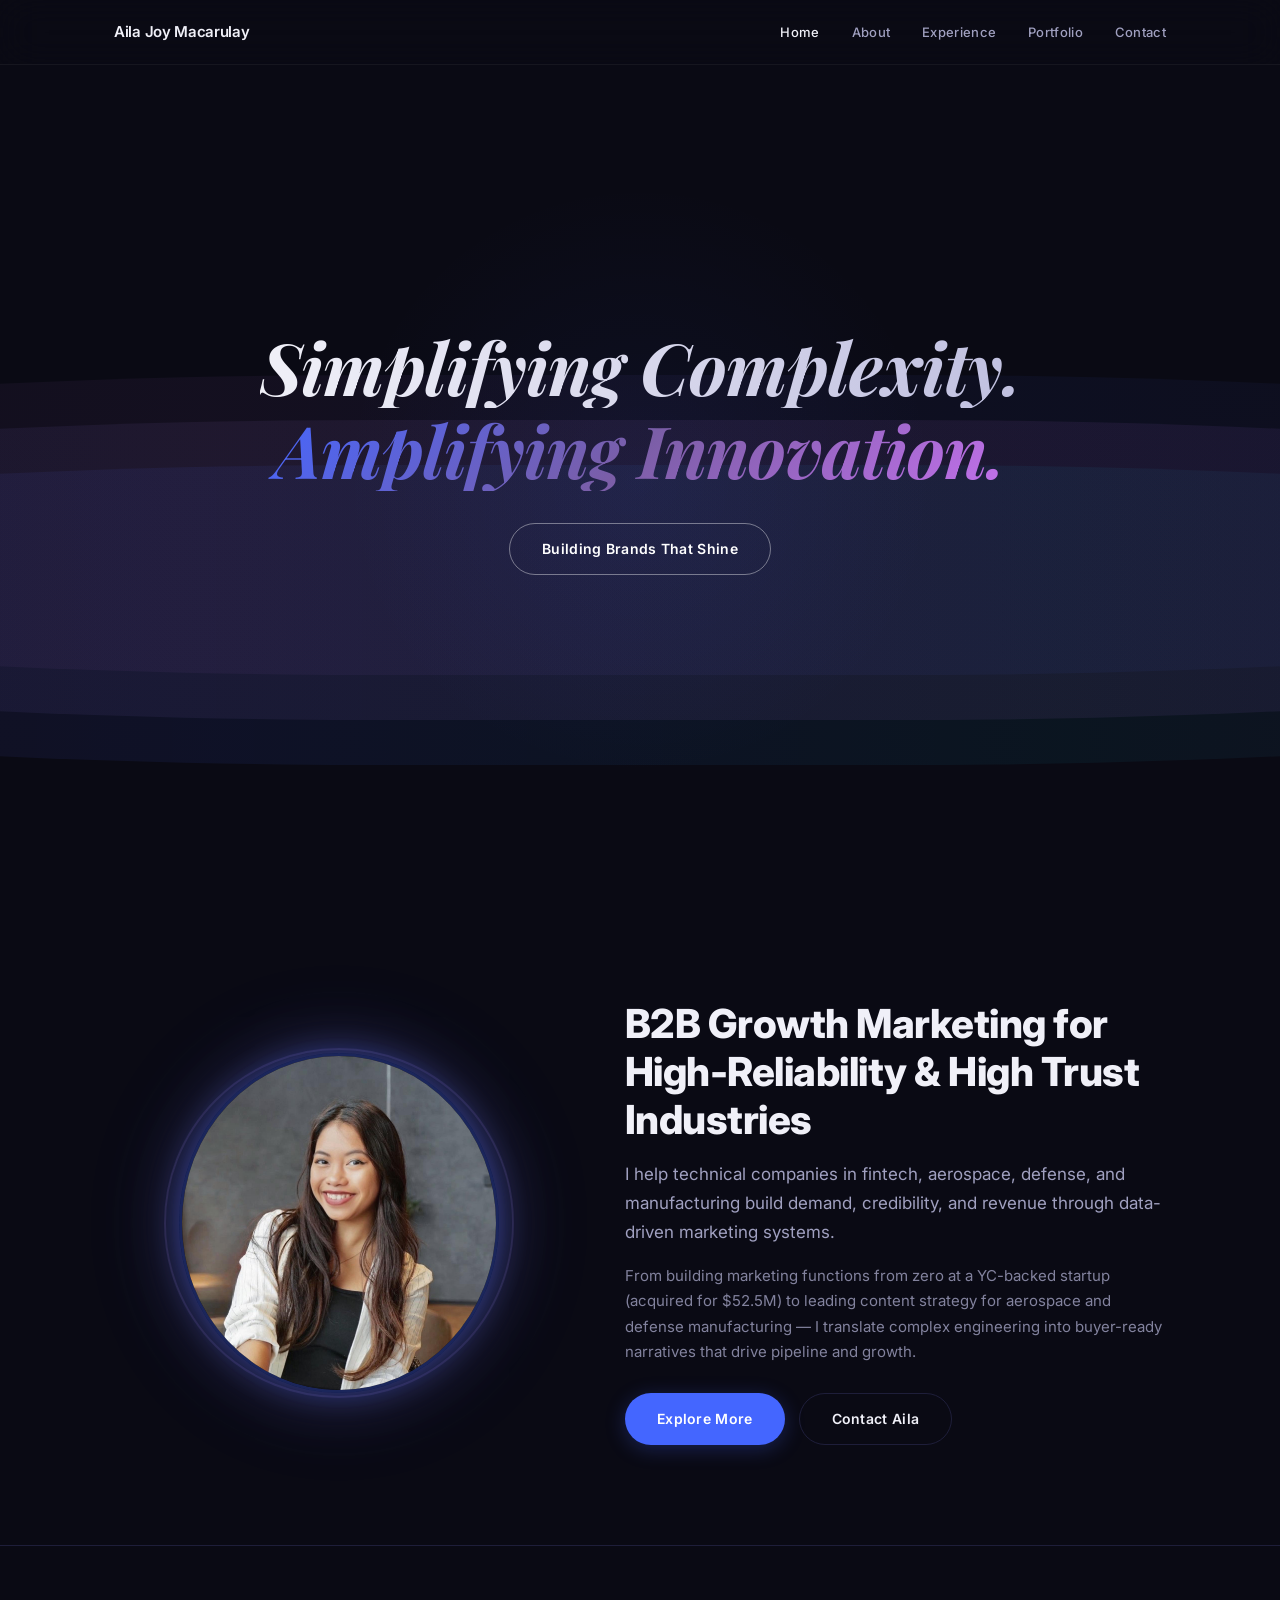
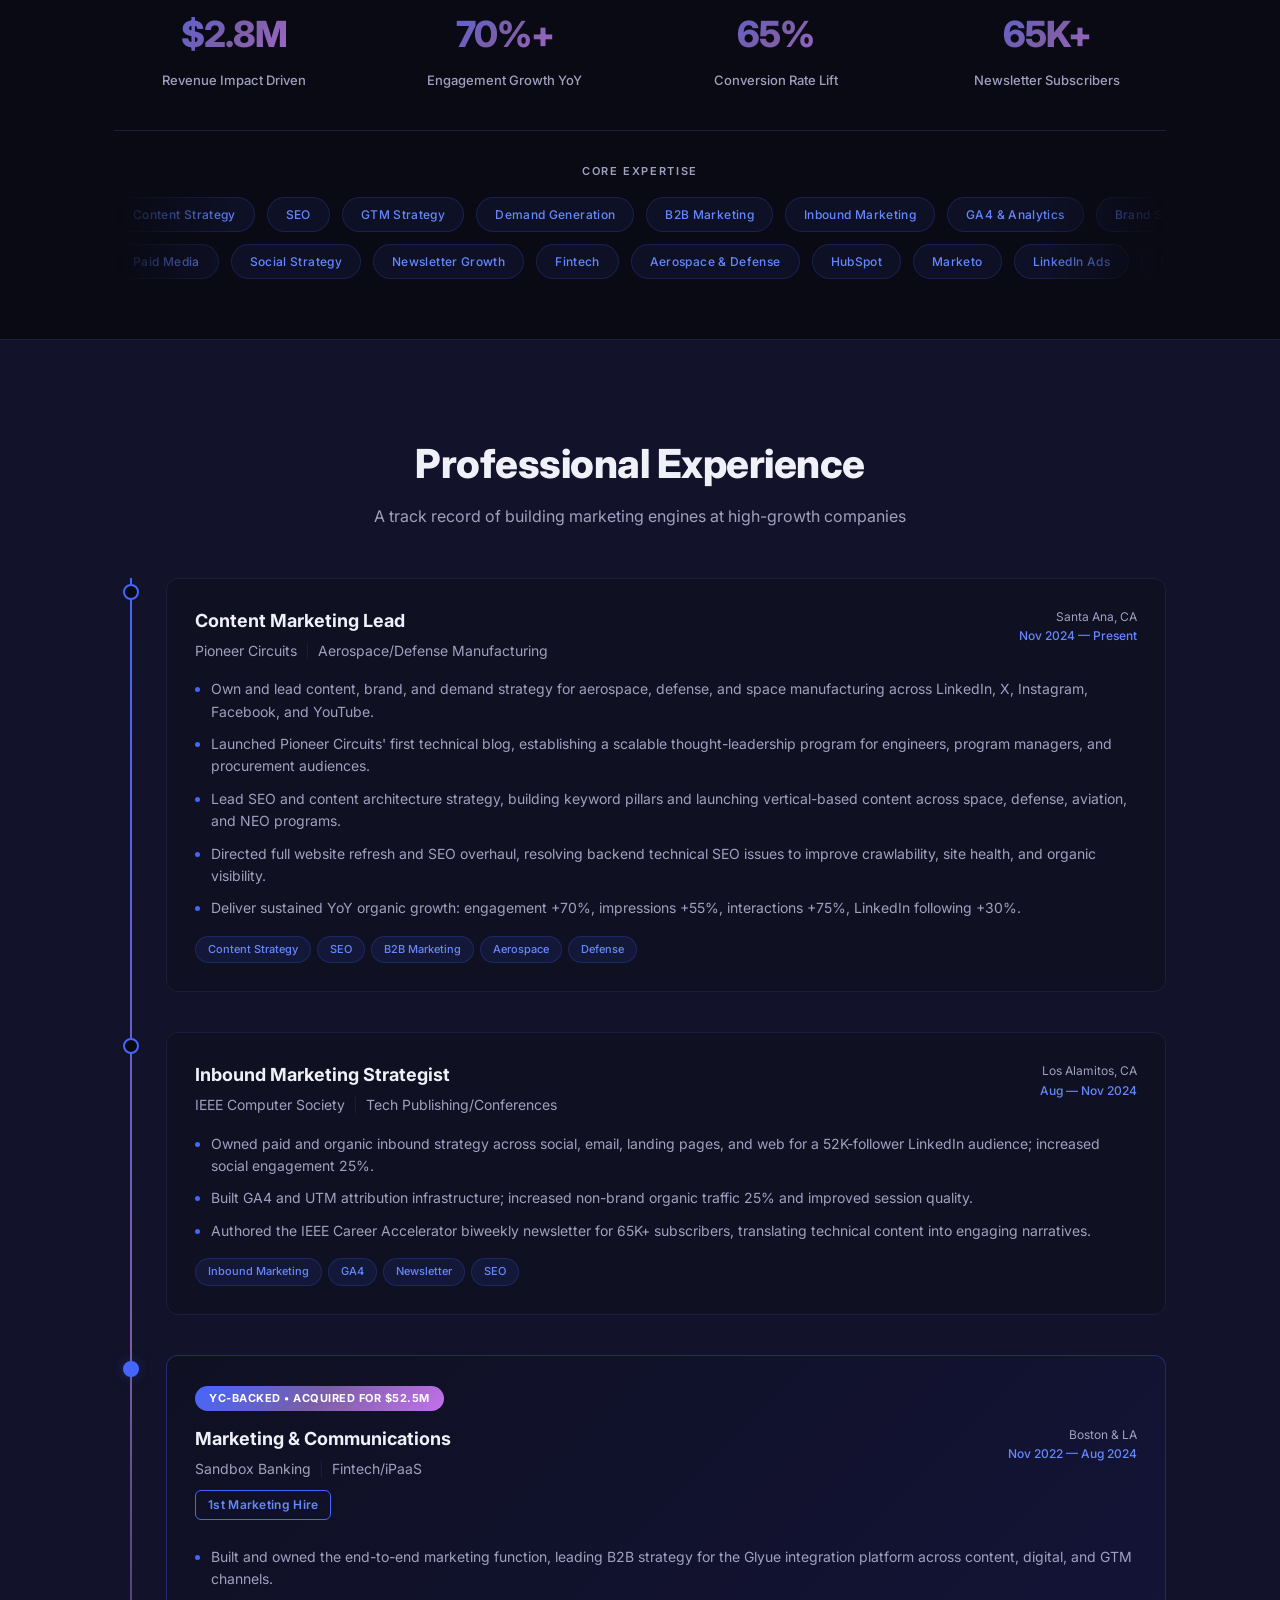
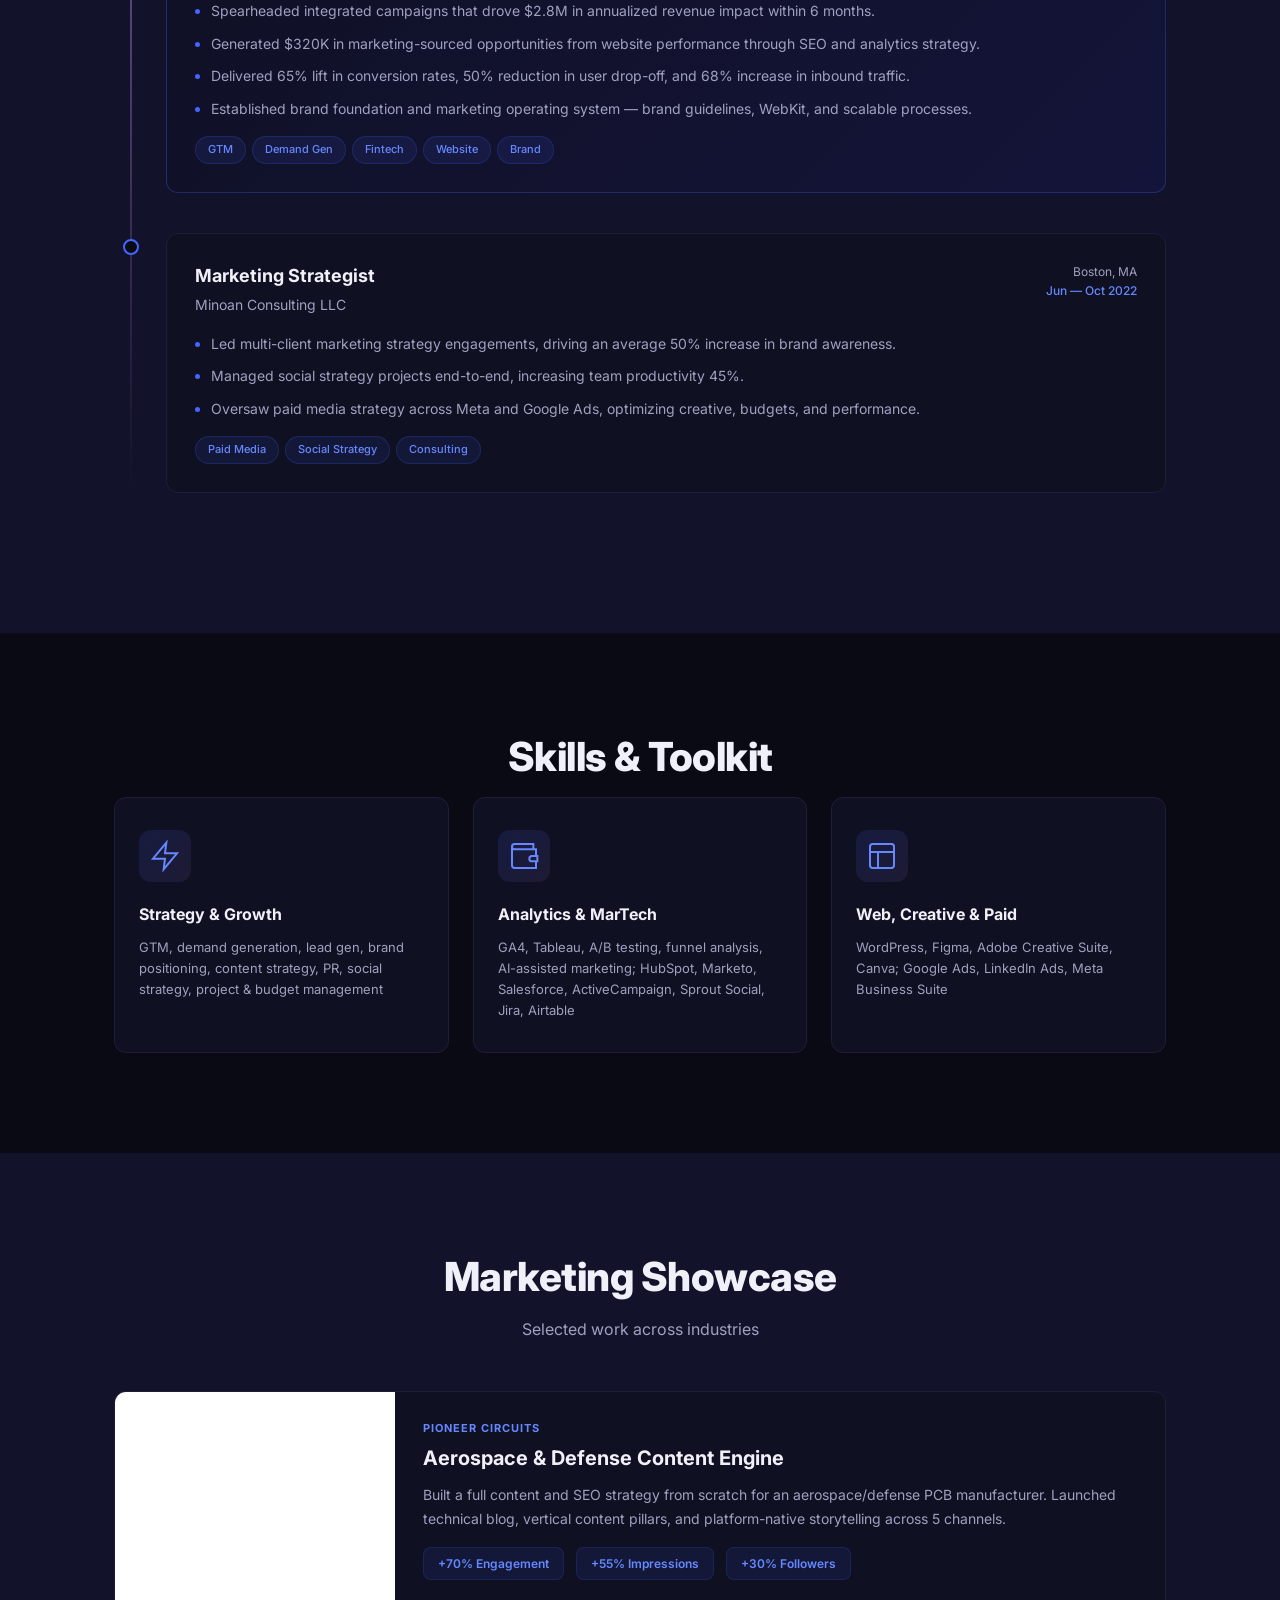
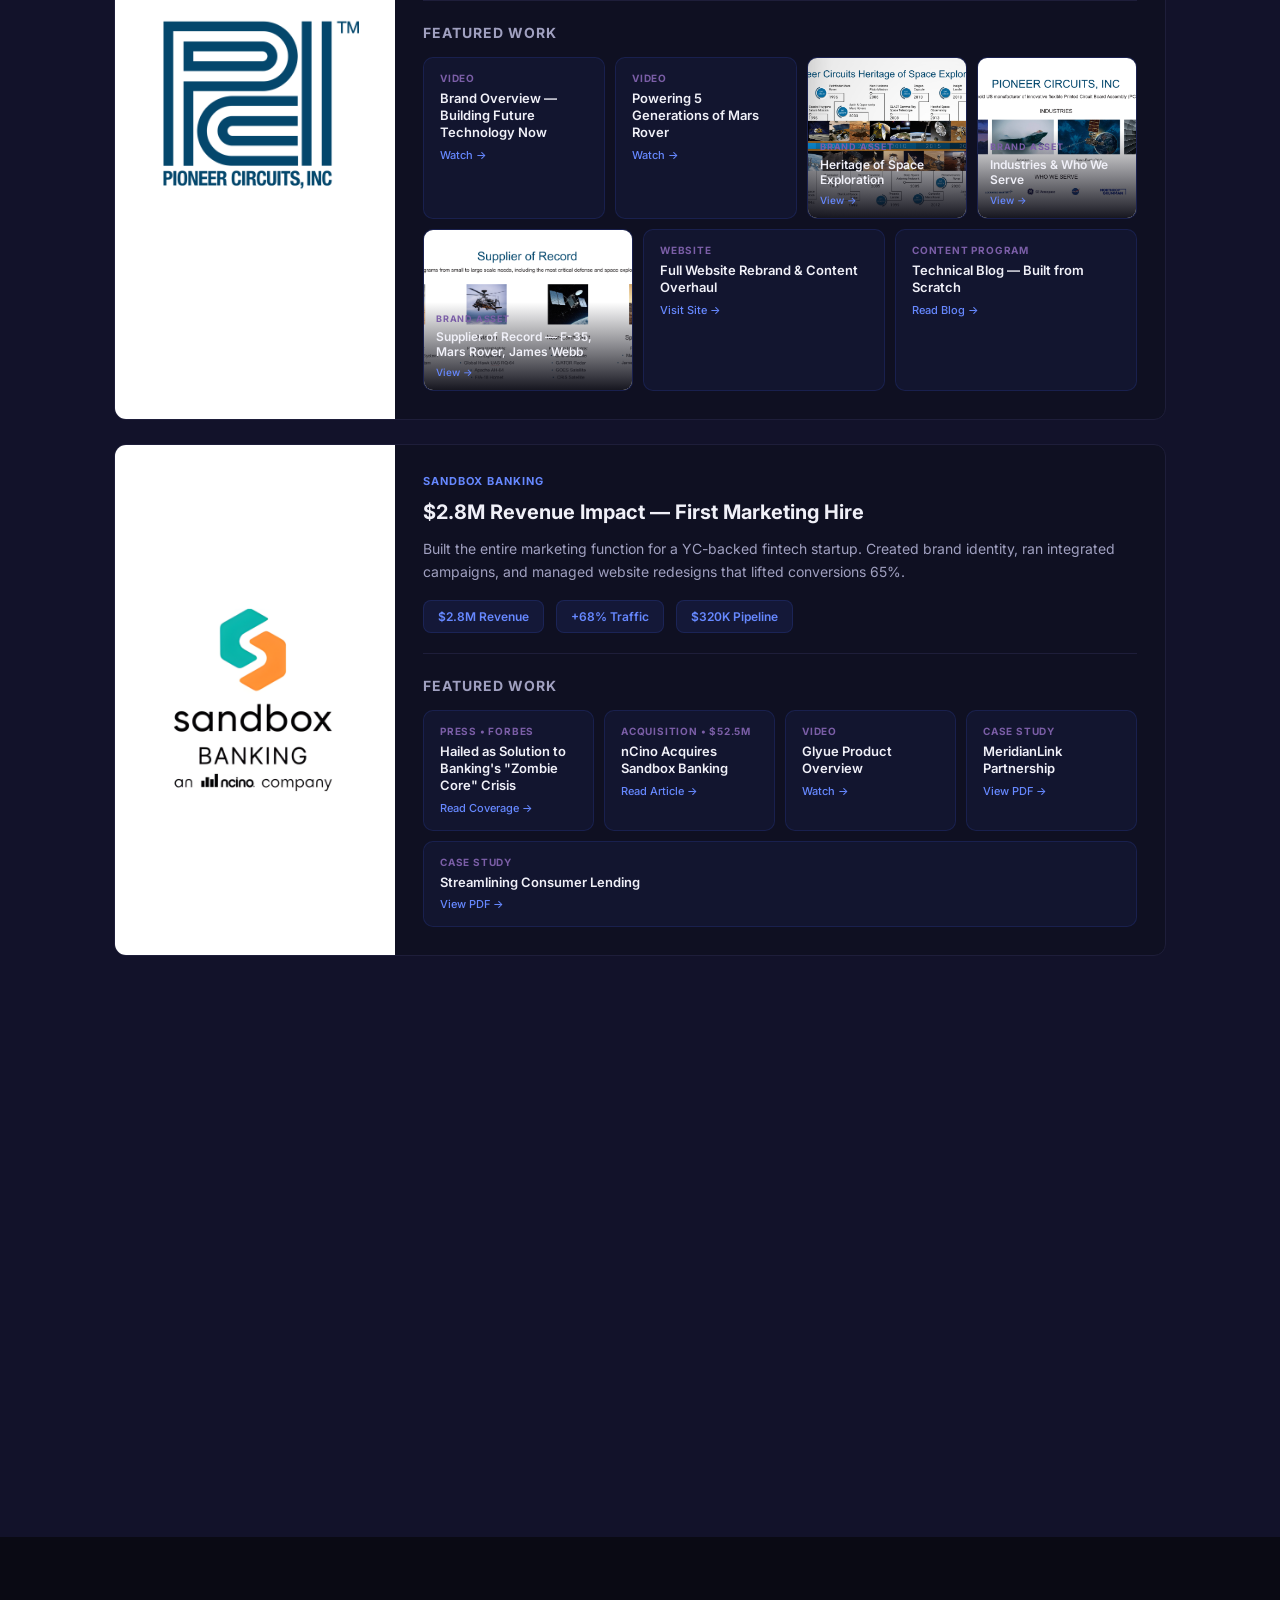
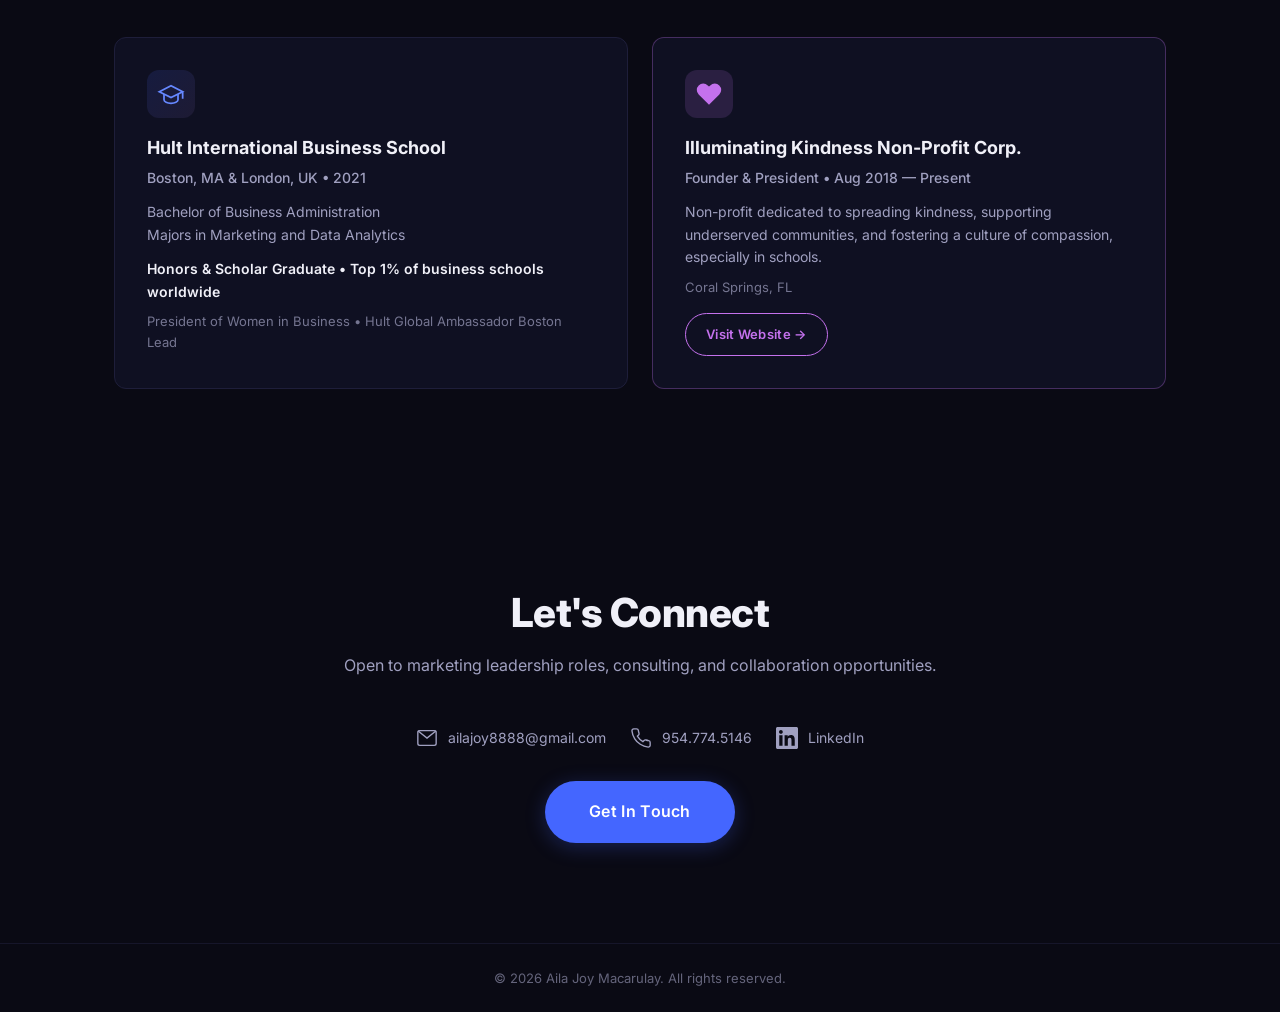
==== index.html @ 23ae4dd6 "Add 'Core Expertise' label above marquee skill pills" ====
<!DOCTYPE html>
<html lang="en">
<head>
  <meta charset="UTF-8">
  <meta name="viewport" content="width=device-width, initial-scale=1.0">
  <title>Aila Joy Macarulay | B2B Growth Marketing for High-Reliability Industries</title>
  <meta name="description" content="B2B growth marketer specializing in fintech, aerospace, defense, and manufacturing. Data-driven marketing systems that build demand, credibility, and revenue.">
  <link rel="preconnect" href="https://fonts.googleapis.com">
  <link rel="preconnect" href="https://fonts.gstatic.com" crossorigin>
  <link href="https://fonts.googleapis.com/css2?family=Inter:wght@300;400;500;600;700;800;900&family=Playfair+Display:ital,wght@0,700;1,700&display=swap" rel="stylesheet">
  <link rel="stylesheet" href="styles.css">
</head>
<body>

  <!-- ===== NAV ===== -->
  <nav class="nav" id="nav">
    <div class="nav-inner">
      <a href="#home" class="nav-logo">Aila Joy Macarulay</a>
      <div class="nav-links" id="nav-links">
        <a href="#home" class="nav-link active">Home</a>
        <a href="#about" class="nav-link">About</a>
        <a href="#experience" class="nav-link">Experience</a>
        <a href="#portfolio" class="nav-link">Portfolio</a>
        <a href="#contact" class="nav-link">Contact</a>
      </div>
      <button class="nav-toggle" id="nav-toggle" aria-label="Menu">
        <span></span><span></span><span></span>
      </button>
    </div>
  </nav>

  <!-- ===== HERO ===== -->
  <section class="hero" id="home">
    <div class="hero-bg">
      <div class="wave wave-1"></div>
      <div class="wave wave-2"></div>
      <div class="wave wave-3"></div>
      <div class="hero-glow"></div>
    </div>
    <div class="hero-content">
      <h1 class="hero-title">
        <span class="hero-line">Simplifying Complexity.</span>
        <span class="hero-line">Amplifying Innovation.</span>
      </h1>
      <a href="#portfolio" class="btn btn-outline-white">Building Brands That Shine</a>
    </div>
  </section>

  <!-- ===== ABOUT ===== -->
  <section class="section about" id="about">
    <div class="container">
      <div class="about-grid">
        <div class="about-photo">
          <div class="photo-frame">
            <div class="photo-ring ring-1"></div>
            <div class="photo-ring ring-2"></div>
            <div class="photo-wrapper">
              <img src="aila.jpg" alt="Aila Joy Macarulay" class="photo-img">
            </div>
          </div>
        </div>
        <div class="about-text">
          <h2 class="section-title">B2B Growth Marketing for High-Reliability & High Trust Industries</h2>
          <p class="about-desc">I help technical companies in fintech, aerospace, defense, and manufacturing build demand, credibility, and revenue through data-driven marketing systems.</p>
          <p class="about-detail">From building marketing functions from zero at a YC-backed startup (acquired for $52.5M) to leading content strategy for aerospace and defense manufacturing — I translate complex engineering into buyer-ready narratives that drive pipeline and growth.</p>
          <div class="about-buttons">
            <a href="#experience" class="btn btn-primary">Explore More</a>
            <a href="#contact" class="btn btn-outline">Contact Aila</a>
          </div>
        </div>
      </div>
    </div>
  </section>

  <!-- ===== STATS ===== -->
  <section class="section stats-section">
    <div class="container">
      <div class="stats-grid">
        <div class="stat" data-target="2.8" data-prefix="$" data-suffix="M">
          <div class="stat-number">$2.8M</div>
          <div class="stat-label">Revenue Impact Driven</div>
        </div>
        <div class="stat" data-target="70" data-suffix="%+">
          <div class="stat-number">70%+</div>
          <div class="stat-label">Engagement Growth YoY</div>
        </div>
        <div class="stat" data-target="65" data-suffix="%">
          <div class="stat-number">65%</div>
          <div class="stat-label">Conversion Rate Lift</div>
        </div>
        <div class="stat" data-target="65" data-prefix="" data-suffix="K+">
          <div class="stat-number">65K+</div>
          <div class="stat-label">Newsletter Subscribers</div>
        </div>
      </div>
      <div class="stats-skills">
        <p class="stats-skills-label">Core Expertise</p>
        <div class="marquee-track">
          <div class="marquee-inner marquee-left">
            <span class="stats-skill-tag">Content Strategy</span>
            <span class="stats-skill-tag">SEO</span>
            <span class="stats-skill-tag">GTM Strategy</span>
            <span class="stats-skill-tag">Demand Generation</span>
            <span class="stats-skill-tag">B2B Marketing</span>
            <span class="stats-skill-tag">Inbound Marketing</span>
            <span class="stats-skill-tag">GA4 & Analytics</span>
            <span class="stats-skill-tag">Brand Strategy</span>
            <span class="stats-skill-tag">Content Strategy</span>
            <span class="stats-skill-tag">SEO</span>
            <span class="stats-skill-tag">GTM Strategy</span>
            <span class="stats-skill-tag">Demand Generation</span>
            <span class="stats-skill-tag">B2B Marketing</span>
            <span class="stats-skill-tag">Inbound Marketing</span>
            <span class="stats-skill-tag">GA4 & Analytics</span>
            <span class="stats-skill-tag">Brand Strategy</span>
          </div>
        </div>
        <div class="marquee-track">
          <div class="marquee-inner marquee-right">
            <span class="stats-skill-tag">Paid Media</span>
            <span class="stats-skill-tag">Social Strategy</span>
            <span class="stats-skill-tag">Newsletter Growth</span>
            <span class="stats-skill-tag">Fintech</span>
            <span class="stats-skill-tag">Aerospace &amp; Defense</span>
            <span class="stats-skill-tag">HubSpot</span>
            <span class="stats-skill-tag">Marketo</span>
            <span class="stats-skill-tag">LinkedIn Ads</span>
            <span class="stats-skill-tag">Paid Media</span>
            <span class="stats-skill-tag">Social Strategy</span>
            <span class="stats-skill-tag">Newsletter Growth</span>
            <span class="stats-skill-tag">Fintech</span>
            <span class="stats-skill-tag">Aerospace &amp; Defense</span>
            <span class="stats-skill-tag">HubSpot</span>
            <span class="stats-skill-tag">Marketo</span>
            <span class="stats-skill-tag">LinkedIn Ads</span>
          </div>
        </div>
      </div>
    </div>
  </section>

  <!-- ===== EXPERIENCE ===== -->
  <section class="section experience" id="experience">
    <div class="container">
      <h2 class="section-title center">Professional Experience</h2>
      <p class="section-subtitle">A track record of building marketing engines at high-growth companies</p>

      <div class="timeline">
        <!-- Pioneer Circuits -->
        <div class="timeline-item">
          <div class="timeline-marker"></div>
          <div class="timeline-content">
            <div class="timeline-header">
              <div>
                <h3>Content Marketing Lead</h3>
                <div class="timeline-company">Pioneer Circuits <span class="divider">|</span> Aerospace/Defense Manufacturing</div>
              </div>
              <div class="timeline-meta">
                <span class="timeline-location">Santa Ana, CA</span>
                <span class="timeline-date">Nov 2024 — Present</span>
              </div>
            </div>
            <ul class="timeline-details">
              <li>Own and lead content, brand, and demand strategy for aerospace, defense, and space manufacturing across LinkedIn, X, Instagram, Facebook, and YouTube.</li>
              <li>Launched Pioneer Circuits' first technical blog, establishing a scalable thought-leadership program for engineers, program managers, and procurement audiences.</li>
              <li>Lead SEO and content architecture strategy, building keyword pillars and launching vertical-based content across space, defense, aviation, and NEO programs.</li>
              <li>Directed full website refresh and SEO overhaul, resolving backend technical SEO issues to improve crawlability, site health, and organic visibility.</li>
              <li>Deliver sustained YoY organic growth: engagement +70%, impressions +55%, interactions +75%, LinkedIn following +30%.</li>
            </ul>
            <div class="timeline-tags">
              <span class="tag">Content Strategy</span>
              <span class="tag">SEO</span>
              <span class="tag">B2B Marketing</span>
              <span class="tag">Aerospace</span>
              <span class="tag">Defense</span>
            </div>
          </div>
        </div>

        <!-- IEEE -->
        <div class="timeline-item">
          <div class="timeline-marker"></div>
          <div class="timeline-content">
            <div class="timeline-header">
              <div>
                <h3>Inbound Marketing Strategist</h3>
                <div class="timeline-company">IEEE Computer Society <span class="divider">|</span> Tech Publishing/Conferences</div>
              </div>
              <div class="timeline-meta">
                <span class="timeline-location">Los Alamitos, CA</span>
                <span class="timeline-date">Aug — Nov 2024</span>
              </div>
            </div>
            <ul class="timeline-details">
              <li>Owned paid and organic inbound strategy across social, email, landing pages, and web for a 52K-follower LinkedIn audience; increased social engagement 25%.</li>
              <li>Built GA4 and UTM attribution infrastructure; increased non-brand organic traffic 25% and improved session quality.</li>
              <li>Authored the IEEE Career Accelerator biweekly newsletter for 65K+ subscribers, translating technical content into engaging narratives.</li>
            </ul>
            <div class="timeline-tags">
              <span class="tag">Inbound Marketing</span>
              <span class="tag">GA4</span>
              <span class="tag">Newsletter</span>
              <span class="tag">SEO</span>
            </div>
          </div>
        </div>

        <!-- Sandbox Banking -->
        <div class="timeline-item">
          <div class="timeline-marker highlight"></div>
          <div class="timeline-content highlight-card">
            <div class="highlight-badge">YC-Backed &bull; Acquired for $52.5M</div>
            <div class="timeline-header">
              <div>
                <h3>Marketing & Communications</h3>
                <div class="timeline-company">Sandbox Banking <span class="divider">|</span> Fintech/iPaaS</div>
              </div>
              <div class="timeline-meta">
                <span class="timeline-location">Boston & LA</span>
                <span class="timeline-date">Nov 2022 — Aug 2024</span>
              </div>
            </div>
            <div class="first-hire-badge">1st Marketing Hire</div>
            <ul class="timeline-details">
              <li>Built and owned the end-to-end marketing function, leading B2B strategy for the Glyue integration platform across content, digital, and GTM channels.</li>
              <li>Spearheaded integrated campaigns that drove $2.8M in annualized revenue impact within 6 months.</li>
              <li>Generated $320K in marketing-sourced opportunities from website performance through SEO and analytics strategy.</li>
              <li>Delivered 65% lift in conversion rates, 50% reduction in user drop-off, and 68% increase in inbound traffic.</li>
              <li>Established brand foundation and marketing operating system — brand guidelines, WebKit, and scalable processes.</li>
            </ul>
            <div class="timeline-tags">
              <span class="tag">GTM</span>
              <span class="tag">Demand Gen</span>
              <span class="tag">Fintech</span>
              <span class="tag">Website</span>
              <span class="tag">Brand</span>
            </div>
          </div>
        </div>

        <!-- Minoan -->
        <div class="timeline-item">
          <div class="timeline-marker"></div>
          <div class="timeline-content">
            <div class="timeline-header">
              <div>
                <h3>Marketing Strategist</h3>
                <div class="timeline-company">Minoan Consulting LLC</div>
              </div>
              <div class="timeline-meta">
                <span class="timeline-location">Boston, MA</span>
                <span class="timeline-date">Jun — Oct 2022</span>
              </div>
            </div>
            <ul class="timeline-details">
              <li>Led multi-client marketing strategy engagements, driving an average 50% increase in brand awareness.</li>
              <li>Managed social strategy projects end-to-end, increasing team productivity 45%.</li>
              <li>Oversaw paid media strategy across Meta and Google Ads, optimizing creative, budgets, and performance.</li>
            </ul>
            <div class="timeline-tags">
              <span class="tag">Paid Media</span>
              <span class="tag">Social Strategy</span>
              <span class="tag">Consulting</span>
            </div>
          </div>
        </div>
      </div>
    </div>
  </section>

  <!-- ===== SKILLS ===== -->
  <section class="section skills-section">
    <div class="container">
      <h2 class="section-title center">Skills & Toolkit</h2>
      <div class="skills-grid">
        <div class="skill-card">
          <div class="skill-icon">
            <svg width="32" height="32" viewBox="0 0 24 24" fill="none" stroke="currentColor" stroke-width="1.5"><path d="M13 2L3 14h9l-1 8 10-12h-9l1-8z"/></svg>
          </div>
          <h3>Strategy & Growth</h3>
          <p>GTM, demand generation, lead gen, brand positioning, content strategy, PR, social strategy, project & budget management</p>
        </div>
        <div class="skill-card">
          <div class="skill-icon">
            <svg width="32" height="32" viewBox="0 0 24 24" fill="none" stroke="currentColor" stroke-width="1.5"><path d="M21 12V7H5a2 2 0 0 1 0-4h14v4"/><path d="M3 5v14a2 2 0 0 0 2 2h16v-5"/><path d="M18 12a2 2 0 0 0 0 4h4v-4h-4z"/></svg>
          </div>
          <h3>Analytics & MarTech</h3>
          <p>GA4, Tableau, A/B testing, funnel analysis, AI-assisted marketing; HubSpot, Marketo, Salesforce, ActiveCampaign, Sprout Social, Jira, Airtable</p>
        </div>
        <div class="skill-card">
          <div class="skill-icon">
            <svg width="32" height="32" viewBox="0 0 24 24" fill="none" stroke="currentColor" stroke-width="1.5"><rect x="3" y="3" width="18" height="18" rx="2"/><path d="M3 9h18"/><path d="M9 21V9"/></svg>
          </div>
          <h3>Web, Creative & Paid</h3>
          <p>WordPress, Figma, Adobe Creative Suite, Canva; Google Ads, LinkedIn Ads, Meta Business Suite</p>
        </div>
      </div>
    </div>
  </section>

  <!-- ===== PORTFOLIO / SHOWCASE ===== -->
  <section class="section portfolio" id="portfolio">
    <div class="container">
      <h2 class="section-title center">Marketing Showcase</h2>
      <p class="section-subtitle">Selected work across industries</p>

      <div class="portfolio-grid">
        <div class="portfolio-card">
          <div class="portfolio-visual visual-1">
            <img src="logo-pioneer.png" alt="Pioneer Circuits" class="portfolio-logo">
          </div>
          <div class="portfolio-info">
            <span class="portfolio-label">Pioneer Circuits</span>
            <h3>Aerospace & Defense Content Engine</h3>
            <p>Built a full content and SEO strategy from scratch for an aerospace/defense PCB manufacturer. Launched technical blog, vertical content pillars, and platform-native storytelling across 5 channels.</p>
            <div class="portfolio-metrics">
              <span>+70% Engagement</span>
              <span>+55% Impressions</span>
              <span>+30% Followers</span>
            </div>
            <div class="portfolio-samples">
              <p class="samples-label">Featured Work</p>
              <div class="samples-grid">
                <a href="https://youtu.be/ztqq7iZvdH4" target="_blank" class="sample-card">
                  <div class="sample-type">Video</div>
                  <div class="sample-title">Brand Overview — Building Future Technology Now</div>
                  <div class="sample-link">Watch →</div>
                </a>
                <a href="https://youtu.be/pCHrLYbCa6E" target="_blank" class="sample-card">
                  <div class="sample-type">Video</div>
                  <div class="sample-title">Powering 5 Generations of Mars Rover</div>
                  <div class="sample-link">Watch →</div>
                </a>
                <a href="pioneer-assets/heritage-space.png" target="_blank" class="sample-card sample-card-img">
                  <img src="pioneer-assets/heritage-space.png" alt="Heritage of Space Exploration" class="sample-img">
                  <div class="sample-overlay">
                    <div class="sample-type">Brand Asset</div>
                    <div class="sample-title">Heritage of Space Exploration</div>
                    <div class="sample-link">View →</div>
                  </div>
                </a>
                <a href="pioneer-assets/industries.png" target="_blank" class="sample-card sample-card-img">
                  <img src="pioneer-assets/industries.png" alt="Industries & Who We Serve" class="sample-img">
                  <div class="sample-overlay">
                    <div class="sample-type">Brand Asset</div>
                    <div class="sample-title">Industries & Who We Serve</div>
                    <div class="sample-link">View →</div>
                  </div>
                </a>
                <a href="pioneer-assets/supplier-of-record.png" target="_blank" class="sample-card sample-card-img">
                  <img src="pioneer-assets/supplier-of-record.png" alt="Supplier of Record" class="sample-img">
                  <div class="sample-overlay">
                    <div class="sample-type">Brand Asset</div>
                    <div class="sample-title">Supplier of Record — F-35, Mars Rover, James Webb</div>
                    <div class="sample-link">View →</div>
                  </div>
                </a>
                <a href="https://www.pioneercircuits.com/" target="_blank" class="sample-card">
                  <div class="sample-type">Website</div>
                  <div class="sample-title">Full Website Rebrand & Content Overhaul</div>
                  <div class="sample-link">Visit Site →</div>
                </a>
                <a href="https://www.pioneercircuits.com/blog/" target="_blank" class="sample-card">
                  <div class="sample-type">Content Program</div>
                  <div class="sample-title">Technical Blog — Built from Scratch</div>
                  <div class="sample-link">Read Blog →</div>
                </a>
              </div>
            </div>
          </div>
        </div>

        <div class="portfolio-card">
          <div class="portfolio-visual visual-2">
            <img src="logo-sandbox.png" alt="Sandbox Banking" class="portfolio-logo">
          </div>
          <div class="portfolio-info">
            <span class="portfolio-label">Sandbox Banking</span>
            <h3>$2.8M Revenue Impact — First Marketing Hire</h3>
            <p>Built the entire marketing function for a YC-backed fintech startup. Created brand identity, ran integrated campaigns, and managed website redesigns that lifted conversions 65%.</p>
            <div class="portfolio-metrics">
              <span>$2.8M Revenue</span>
              <span>+68% Traffic</span>
              <span>$320K Pipeline</span>
            </div>
            <div class="portfolio-samples">
              <p class="samples-label">Featured Work</p>
              <div class="samples-grid">
                <a href="https://www.prnewswire.com/news-releases/sandbox-banking-hailed-as-a-solution-to-bankings-zombie-core-fintech-crisis-by-forbes-301900809.html" target="_blank" class="sample-card">
                  <div class="sample-type">Press • Forbes</div>
                  <div class="sample-title">Hailed as Solution to Banking's "Zombie Core" Crisis</div>
                  <div class="sample-link">Read Coverage →</div>
                </a>
                <a href="https://www.fintechfutures.com/m-a/ncino-acquires-tech-integration-platform-sandbox-banking-in-52-5m-cash-deal" target="_blank" class="sample-card">
                  <div class="sample-type">Acquisition • $52.5M</div>
                  <div class="sample-title">nCino Acquires Sandbox Banking</div>
                  <div class="sample-link">Read Article →</div>
                </a>
                <a href="https://vimeo.com/824995159" target="_blank" class="sample-card">
                  <div class="sample-type">Video</div>
                  <div class="sample-title">Glyue Product Overview</div>
                  <div class="sample-link">Watch →</div>
                </a>
                <a href="sandbox-assets/meridianlink.pdf" target="_blank" class="sample-card">
                  <div class="sample-type">Case Study</div>
                  <div class="sample-title">MeridianLink Partnership</div>
                  <div class="sample-link">View PDF →</div>
                </a>
                <a href="sandbox-assets/streamlining-consumer-lending.pdf" target="_blank" class="sample-card">
                  <div class="sample-type">Case Study</div>
                  <div class="sample-title">Streamlining Consumer Lending</div>
                  <div class="sample-link">View PDF →</div>
                </a>
              </div>
            </div>
          </div>
        </div>

        <div class="portfolio-card">
          <div class="portfolio-visual visual-3">
            <img src="logo-ieee.jpg" alt="IEEE Computer Society" class="portfolio-logo">
          </div>
          <div class="portfolio-info">
            <span class="portfolio-label">IEEE Computer Society</span>
            <h3>65K+ Newsletter & Inbound Growth</h3>
            <p>Authored the IEEE Career Accelerator newsletter for 65K+ subscribers. Built full GA4/UTM attribution and grew non-brand organic traffic 25% through SEO strategy.</p>
            <div class="portfolio-metrics">
              <span>65K+ Subscribers</span>
              <span>+25% Organic</span>
              <span>+25% Engagement</span>
            </div>
            <div class="portfolio-samples">
              <p class="samples-label">Featured Work</p>
              <div class="samples-grid">
                <a href="https://email.computer.org/index.php?action=social&chash=7180cffd6a8e829dacfc2a31b3f72ece.3114&s=2c8bea293de5a6a1d048b3cdb1ce3c9a" target="_blank" class="sample-card sample-card-img">
                  <img src="newsletter-hpc.png" alt="High Performance Computing Newsletter" class="sample-img">
                  <div class="sample-overlay">
                    <div class="sample-type">Newsletter</div>
                    <div class="sample-title">High Performance Computing</div>
                    <div class="sample-link">Read Article →</div>
                  </div>
                </a>
                <a href="https://email.computer.org/index.php?action=social&chash=d8e1344e27a5b08cdfd5d027d9b8d6de.3211&s=2c8bea293de5a6a1d048b3cdb1ce3c9a" target="_blank" class="sample-card sample-card-img">
                  <img src="newsletter-computer-vision.png" alt="Computer Vision Newsletter" class="sample-img">
                  <div class="sample-overlay">
                    <div class="sample-type">Newsletter</div>
                    <div class="sample-title">Computer Vision Applications</div>
                    <div class="sample-link">Read Article →</div>
                  </div>
                </a>
                <a href="https://email.computer.org/index.php?action=social&chash=d790c9e6c0b5e02c87b375e782ac01bc.3152&s=2c8bea293de5a6a1d048b3cdb1ce3c9a" target="_blank" class="sample-card sample-card-img">
                  <img src="newsletter-cybersecurity.png" alt="Cybersecurity Newsletter" class="sample-img">
                  <div class="sample-overlay">
                    <div class="sample-type">Newsletter</div>
                    <div class="sample-title">Cybersecurity</div>
                    <div class="sample-link">Read Article →</div>
                  </div>
                </a>
                <a href="https://email.computer.org/index.php?action=social&chash=7aee26c309def8c5a2a076eb250b8f36.3175&s=2c8bea293de5a6a1d048b3cdb1ce3c9a" target="_blank" class="sample-card sample-card-img">
                  <img src="newsletter-smart-homes.png" alt="Smart Homes Newsletter" class="sample-img">
                  <div class="sample-overlay">
                    <div class="sample-type">Newsletter</div>
                    <div class="sample-title">Smart Homes</div>
                    <div class="sample-link">Read Article →</div>
                  </div>
                </a>
              </div>
            </div>
          </div>
        </div>
      </div>
    </div>
  </section>

  <!-- ===== EDUCATION & NONPROFIT ===== -->
  <section class="section education-section">
    <div class="container">
      <div class="edu-grid">
        <div class="edu-card">
          <div class="edu-icon">
            <svg width="28" height="28" viewBox="0 0 24 24" fill="none" stroke="currentColor" stroke-width="1.5"><path d="M22 10v6M2 10l10-5 10 5-10 5z"/><path d="M6 12v5c0 1.66 2.69 3 6 3s6-1.34 6-3v-5"/></svg>
          </div>
          <h3>Hult International Business School</h3>
          <p class="edu-subtitle">Boston, MA & London, UK &bull; 2021</p>
          <p>Bachelor of Business Administration<br>Majors in Marketing and Data Analytics</p>
          <p class="edu-honors">Honors & Scholar Graduate &bull; Top 1% of business schools worldwide</p>
          <p class="edu-detail">President of Women in Business &bull; Hult Global Ambassador Boston Lead</p>
        </div>
        <div class="edu-card nonprofit">
          <div class="edu-icon heart">
            <svg width="28" height="28" viewBox="0 0 24 24" fill="currentColor"><path d="M20.84 4.61a5.5 5.5 0 0 0-7.78 0L12 5.67l-1.06-1.06a5.5 5.5 0 0 0-7.78 7.78l1.06 1.06L12 21.23l7.78-7.78 1.06-1.06a5.5 5.5 0 0 0 0-7.78z"/></svg>
          </div>
          <h3>Illuminating Kindness Non-Profit Corp.</h3>
          <p class="edu-subtitle">Founder & President &bull; Aug 2018 — Present</p>
          <p>Non-profit dedicated to spreading kindness, supporting underserved communities, and fostering a culture of compassion, especially in schools.</p>
          <p class="edu-detail">Coral Springs, FL</p>
          <a href="https://www.illuminatekindness.org/" target="_blank" class="btn btn-outline nonprofit-btn">Visit Website →</a>
        </div>
      </div>
    </div>
  </section>

  <!-- ===== CONTACT ===== -->
  <section class="section contact" id="contact">
    <div class="container">
      <div class="contact-inner">
        <h2 class="section-title center">Let's Connect</h2>
        <p class="section-subtitle">Open to marketing leadership roles, consulting, and collaboration opportunities.</p>
        <div class="contact-links">
          <a href="mailto:ailajoy8888@gmail.com" class="contact-item">
            <svg width="22" height="22" viewBox="0 0 24 24" fill="none" stroke="currentColor" stroke-width="1.5"><rect x="2" y="4" width="20" height="16" rx="2"/><path d="M22 4l-10 8L2 4"/></svg>
            <span>ailajoy8888@gmail.com</span>
          </a>
          <a href="tel:9547745146" class="contact-item">
            <svg width="22" height="22" viewBox="0 0 24 24" fill="none" stroke="currentColor" stroke-width="1.5"><path d="M22 16.92v3a2 2 0 0 1-2.18 2 19.79 19.79 0 0 1-8.63-3.07 19.5 19.5 0 0 1-6-6 19.79 19.79 0 0 1-3.07-8.67A2 2 0 0 1 4.11 2h3a2 2 0 0 1 2 1.72c.127.96.361 1.903.7 2.81a2 2 0 0 1-.45 2.11L8.09 9.91a16 16 0 0 0 6 6l1.27-1.27a2 2 0 0 1 2.11-.45c.907.339 1.85.573 2.81.7A2 2 0 0 1 22 16.92z"/></svg>
            <span>954.774.5146</span>
          </a>
          <a href="https://www.linkedin.com/in/aila-joy/" target="_blank" class="contact-item">
            <svg width="22" height="22" viewBox="0 0 24 24" fill="currentColor"><path d="M20.447 20.452h-3.554v-5.569c0-1.328-.027-3.037-1.852-3.037-1.853 0-2.136 1.445-2.136 2.939v5.667H9.351V9h3.414v1.561h.046c.477-.9 1.637-1.85 3.37-1.85 3.601 0 4.267 2.37 4.267 5.455v6.286zM5.337 7.433c-1.144 0-2.063-.926-2.063-2.065 0-1.138.92-2.063 2.063-2.063 1.14 0 2.064.925 2.064 2.063 0 1.139-.925 2.065-2.064 2.065zm1.782 13.019H3.555V9h3.564v11.452zM22.225 0H1.771C.792 0 0 .774 0 1.729v20.542C0 23.227.792 24 1.771 24h20.451C23.2 24 24 23.227 24 22.271V1.729C24 .774 23.2 0 22.222 0h.003z"/></svg>
            <span>LinkedIn</span>
          </a>
        </div>
        <div class="contact-cta">
          <a href="mailto:ailajoy8888@gmail.com" class="btn btn-primary btn-lg">Get In Touch</a>
        </div>
      </div>
    </div>
  </section>

  <!-- ===== FOOTER ===== -->
  <footer class="footer">
    <div class="container">
      <p>&copy; 2026 Aila Joy Macarulay. All rights reserved.</p>
    </div>
  </footer>

  <script src="app.js"></script>
</body>
</html>
---- styles.css ----
/* ===== RESET & BASE ===== */
*, *::before, *::after {
  margin: 0;
  padding: 0;
  box-sizing: border-box;
}

:root {
  --bg: #0a0a14;
  --bg-card: #0f1022;
  --bg-card-hover: #141530;
  --surface: #12122a;
  --border: #1e1e3a;
  --blue: #4466ff;
  --blue-glow: #4466ff44;
  --blue-light: #6688ff;
  --purple: #7b5ea7;
  --purple-glow: #7b5ea744;
  --pink: #c471ed;
  --cyan: #12d8fa;
  --text: #f0f0f8;
  --text-secondary: #a0a0c0;
  --text-muted: #606088;
  --gradient: linear-gradient(135deg, #4466ff, #7b5ea7, #c471ed);
  --gradient-subtle: linear-gradient(135deg, #4466ff22, #7b5ea722);
}

html {
  scroll-behavior: smooth;
}

body {
  font-family: 'Inter', -apple-system, BlinkMacSystemFont, sans-serif;
  background: var(--bg);
  color: var(--text);
  line-height: 1.6;
  -webkit-font-smoothing: antialiased;
  overflow-x: hidden;
}

.container {
  max-width: 1100px;
  margin: 0 auto;
  padding: 0 24px;
}

.section {
  padding: 100px 0;
  position: relative;
}

/* ===== NAV ===== */
.nav {
  position: fixed;
  top: 0;
  left: 0;
  right: 0;
  z-index: 1000;
  background: rgba(10, 10, 20, 0.8);
  backdrop-filter: blur(20px);
  -webkit-backdrop-filter: blur(20px);
  border-bottom: 1px solid rgba(255, 255, 255, 0.05);
  transition: background 0.3s;
}

.nav-inner {
  max-width: 1100px;
  margin: 0 auto;
  padding: 0 24px;
  height: 64px;
  display: flex;
  align-items: center;
  justify-content: space-between;
}

.nav-logo {
  font-size: 15px;
  font-weight: 600;
  color: var(--text);
  text-decoration: none;
  letter-spacing: -0.3px;
}

.nav-links {
  display: flex;
  gap: 32px;
}

.nav-link {
  font-size: 13px;
  font-weight: 500;
  color: var(--text-secondary);
  text-decoration: none;
  transition: color 0.2s;
  letter-spacing: 0.3px;
}

.nav-link:hover, .nav-link.active {
  color: var(--text);
}

.nav-toggle {
  display: none;
  flex-direction: column;
  gap: 5px;
  background: none;
  border: none;
  cursor: pointer;
  padding: 4px;
}

.nav-toggle span {
  width: 22px;
  height: 2px;
  background: var(--text);
  border-radius: 2px;
  transition: all 0.3s;
}

/* ===== HERO ===== */
.hero {
  height: 100vh;
  min-height: 600px;
  display: flex;
  align-items: center;
  justify-content: center;
  position: relative;
  overflow: hidden;
  background: #0a0a14;
}

.hero-bg {
  position: absolute;
  inset: 0;
  overflow: hidden;
}

.wave {
  position: absolute;
  width: 200%;
  height: 300px;
  left: -50%;
  border-radius: 40%;
  opacity: 0.4;
  animation: waveMove 12s ease-in-out infinite;
}

.wave-1 {
  bottom: 20%;
  background: linear-gradient(90deg, #4466ff33, #7b5ea744, #c471ed33, #4466ff33);
  animation-duration: 12s;
}

.wave-2 {
  bottom: 15%;
  background: linear-gradient(90deg, #c471ed22, #4466ff33, #12d8fa22, #c471ed22);
  animation-duration: 15s;
  animation-delay: -3s;
}

.wave-3 {
  bottom: 25%;
  background: linear-gradient(90deg, #7b5ea722, #c471ed22, #4466ff22, #7b5ea722);
  animation-duration: 18s;
  animation-delay: -6s;
}

@keyframes waveMove {
  0%, 100% { transform: translateX(-10%) rotate(-2deg); }
  50% { transform: translateX(10%) rotate(2deg); }
}

.hero-glow {
  position: absolute;
  top: 20%;
  left: 50%;
  width: 600px;
  height: 600px;
  transform: translateX(-50%);
  background: radial-gradient(circle, #4466ff10, transparent 70%);
  pointer-events: none;
}

.hero-content {
  position: relative;
  text-align: center;
  z-index: 2;
  padding: 0 24px;
}

.hero-title {
  font-family: 'Playfair Display', serif;
  font-size: clamp(36px, 7vw, 72px);
  font-weight: 700;
  font-style: italic;
  line-height: 1.15;
  margin-bottom: 32px;
  letter-spacing: -1px;
}

.hero-line {
  display: block;
}

.hero-title .hero-line:first-child {
  background: linear-gradient(90deg, #f0f0f8, #c0c0e0);
  -webkit-background-clip: text;
  -webkit-text-fill-color: transparent;
  background-clip: text;
}

.hero-title .hero-line:last-child {
  background: var(--gradient);
  -webkit-background-clip: text;
  -webkit-text-fill-color: transparent;
  background-clip: text;
}

/* ===== BUTTONS ===== */
.btn {
  display: inline-flex;
  align-items: center;
  justify-content: center;
  padding: 14px 32px;
  font-size: 14px;
  font-weight: 600;
  font-family: inherit;
  text-decoration: none;
  border-radius: 50px;
  cursor: pointer;
  transition: all 0.3s;
  letter-spacing: 0.3px;
}

.btn-primary {
  background: var(--blue);
  color: white;
  border: none;
  box-shadow: 0 4px 20px var(--blue-glow);
}

.btn-primary:hover {
  background: var(--blue-light);
  transform: translateY(-2px);
  box-shadow: 0 6px 30px var(--blue-glow);
}

.btn-outline {
  background: transparent;
  color: var(--text);
  border: 1.5px solid var(--border);
}

.btn-outline:hover {
  border-color: var(--blue);
  color: var(--blue-light);
}

.btn-outline-white {
  background: transparent;
  color: white;
  border: 1.5px solid rgba(255, 255, 255, 0.4);
}

.btn-outline-white:hover {
  background: rgba(255, 255, 255, 0.1);
  border-color: white;
}

.btn-outline {
  color: var(--text);
  border-color: var(--border);
}

.btn-outline:hover {
  border-color: var(--blue);
  color: var(--blue);
}

.btn-lg {
  padding: 18px 44px;
  font-size: 16px;
}

/* ===== ABOUT ===== */
.about-grid {
  display: grid;
  grid-template-columns: 1fr 1.2fr;
  gap: 60px;
  align-items: center;
}

.photo-frame {
  position: relative;
  width: 320px;
  height: 380px;
  margin: 0 auto;
  display: flex;
  align-items: center;
  justify-content: center;
}

.photo-ring {
  position: absolute;
  border-radius: 50%;
  border: 2px solid;
}

.ring-1 {
  width: 310px;
  height: 310px;
  border-color: var(--blue);
  opacity: 0.3;
  animation: ringRotate 20s linear infinite;
}

.ring-2 {
  width: 350px;
  height: 350px;
  border-color: var(--purple);
  opacity: 0.2;
  animation: ringRotate 30s linear infinite reverse;
}

@keyframes ringRotate {
  from { transform: rotate(0deg); }
  to { transform: rotate(360deg); }
}

.photo-wrapper {
  width: 340px;
  height: 340px;
  border-radius: 50%;
  position: relative;
  box-shadow:
    0 0 30px rgba(68, 102, 255, 0.4),
    0 0 60px rgba(123, 94, 167, 0.25),
    0 0 100px rgba(68, 102, 255, 0.15),
    0 0 140px rgba(255, 255, 255, 0.06);
  border: 3px solid rgba(68, 102, 255, 0.3);
  overflow: hidden;
  animation: photoGlow 4s ease-in-out infinite alternate;
}

.photo-img {
  width: 100%;
  height: 100%;
  object-fit: cover;
  object-position: center -35px;
  transform: scale(1.15);
  display: block;
}

@keyframes photoGlow {
  0% {
    box-shadow:
      0 0 30px rgba(68, 102, 255, 0.4),
      0 0 60px rgba(123, 94, 167, 0.25),
      0 0 100px rgba(68, 102, 255, 0.15),
      0 0 140px rgba(255, 255, 255, 0.06);
  }
  100% {
    box-shadow:
      0 0 40px rgba(123, 94, 167, 0.45),
      0 0 80px rgba(68, 102, 255, 0.3),
      0 0 120px rgba(196, 113, 237, 0.15),
      0 0 160px rgba(255, 255, 255, 0.08);
  }
}

.section-title {
  font-size: clamp(28px, 4vw, 40px);
  font-weight: 800;
  letter-spacing: -0.5px;
  line-height: 1.2;
  margin-bottom: 16px;
}

.section-title.center {
  text-align: center;
}

.section-subtitle {
  text-align: center;
  color: var(--text-secondary);
  font-size: 16px;
  margin-bottom: 48px;
}

.about-desc {
  font-size: 17px;
  color: var(--text-secondary);
  margin-bottom: 16px;
  line-height: 1.7;
}

.about-detail {
  font-size: 15px;
  color: var(--text-secondary);
  margin-bottom: 28px;
  line-height: 1.7;
  opacity: 0.8;
}

.about-buttons {
  display: flex;
  gap: 14px;
  flex-wrap: wrap;
}

/* ===== STATS ===== */
.stats-section {
  padding: 60px 0;
  border-top: 1px solid var(--border);
  border-bottom: 1px solid var(--border);
}

.stats-grid {
  display: grid;
  grid-template-columns: repeat(4, 1fr);
  gap: 32px;
}

.stat {
  text-align: center;
}

.stat-number {
  font-size: 36px;
  font-weight: 800;
  letter-spacing: -1px;
  background: var(--gradient);
  -webkit-background-clip: text;
  -webkit-text-fill-color: transparent;
  background-clip: text;
}

.stat-label {
  font-size: 13px;
  color: var(--text-secondary);
  margin-top: 6px;
  font-weight: 500;
}

.stats-skills {
  margin-top: 40px;
  padding-top: 32px;
  border-top: 1px solid var(--border);
  display: flex;
  flex-direction: column;
  gap: 12px;
  overflow: hidden;
}

.stats-skills-label {
  text-align: center;
  font-size: 11px;
  font-weight: 600;
  letter-spacing: 0.15em;
  text-transform: uppercase;
  color: var(--text-secondary);
  margin-bottom: 4px;
}

.marquee-track {
  overflow: hidden;
  -webkit-mask-image: linear-gradient(to right, transparent 0%, black 12%, black 88%, transparent 100%);
  mask-image: linear-gradient(to right, transparent 0%, black 12%, black 88%, transparent 100%);
}

.marquee-inner {
  display: flex;
  gap: 12px;
  width: max-content;
}

.marquee-left {
  animation: scroll-left 28s linear infinite;
}

.marquee-right {
  animation: scroll-right 28s linear infinite;
}

@keyframes scroll-left {
  0%   { transform: translateX(0); }
  100% { transform: translateX(-50%); }
}

@keyframes scroll-right {
  0%   { transform: translateX(-50%); }
  100% { transform: translateX(0); }
}

.stats-skills:hover .marquee-left,
.stats-skills:hover .marquee-right {
  animation-play-state: paused;
}

.stats-skill-tag {
  flex-shrink: 0;
  padding: 7px 18px;
  background: rgba(68, 102, 255, 0.08);
  border: 1px solid rgba(68, 102, 255, 0.2);
  border-radius: 20px;
  font-size: 12px;
  color: var(--blue-light);
  font-weight: 500;
  letter-spacing: 0.03em;
  white-space: nowrap;
  transition: background 0.2s, border-color 0.2s, color 0.2s;
  cursor: default;
}

.stats-skill-tag:hover {
  background: rgba(68, 102, 255, 0.18);
  border-color: rgba(68, 102, 255, 0.45);
  color: #fff;
}

/* ===== EXPERIENCE / TIMELINE ===== */
.experience {
  background: var(--surface);
}

.timeline {
  position: relative;
  margin-top: 24px;
}

.timeline::before {
  content: '';
  position: absolute;
  left: 16px;
  top: 0;
  bottom: 0;
  width: 2px;
  background: linear-gradient(to bottom, var(--blue), var(--purple), transparent);
}

.timeline-item {
  position: relative;
  padding-left: 52px;
  margin-bottom: 40px;
}

.timeline-marker {
  position: absolute;
  left: 9px;
  top: 6px;
  width: 16px;
  height: 16px;
  border-radius: 50%;
  background: var(--bg);
  border: 2px solid var(--blue);
}

.timeline-marker.highlight {
  background: var(--blue);
  box-shadow: 0 0 12px var(--blue-glow);
}

.timeline-content {
  background: var(--bg-card);
  border: 1px solid var(--border);
  border-radius: 12px;
  padding: 28px;
  transition: border-color 0.3s, transform 0.3s;
}

.timeline-content:hover {
  border-color: rgba(68, 102, 255, 0.3);
  transform: translateX(4px);
}

.timeline-content.highlight-card {
  border-color: rgba(68, 102, 255, 0.3);
  background: linear-gradient(135deg, var(--bg-card), #14143a);
}

.highlight-badge {
  display: inline-block;
  padding: 4px 14px;
  background: var(--gradient);
  border-radius: 20px;
  font-size: 11px;
  font-weight: 700;
  color: white;
  margin-bottom: 14px;
  letter-spacing: 0.5px;
  text-transform: uppercase;
}

.first-hire-badge {
  display: inline-block;
  padding: 4px 12px;
  border: 1px solid var(--blue);
  border-radius: 6px;
  font-size: 12px;
  font-weight: 600;
  color: var(--blue-light);
  margin: 10px 0;
  letter-spacing: 0.3px;
}

.timeline-header {
  display: flex;
  justify-content: space-between;
  align-items: flex-start;
  gap: 16px;
  flex-wrap: wrap;
}

.timeline-header h3 {
  font-size: 18px;
  font-weight: 700;
  margin-bottom: 4px;
}

.timeline-company {
  font-size: 14px;
  color: var(--text-secondary);
}

.timeline-company .divider {
  color: var(--border);
  margin: 0 4px;
}

.timeline-meta {
  text-align: right;
  flex-shrink: 0;
}

.timeline-location, .timeline-date {
  display: block;
  font-size: 12px;
  color: var(--text-secondary);
  white-space: nowrap;
}

.timeline-date {
  color: var(--blue-light);
  font-weight: 500;
}

.timeline-details {
  list-style: none;
  margin-top: 16px;
}

.timeline-details li {
  position: relative;
  padding-left: 16px;
  margin-bottom: 10px;
  font-size: 14px;
  color: var(--text-secondary);
  line-height: 1.6;
}

.timeline-details li::before {
  content: '';
  position: absolute;
  left: 0;
  top: 9px;
  width: 5px;
  height: 5px;
  border-radius: 50%;
  background: var(--blue);
}

.timeline-tags {
  display: flex;
  flex-wrap: wrap;
  gap: 6px;
  margin-top: 16px;
}

.tag {
  padding: 4px 12px;
  background: rgba(68, 102, 255, 0.1);
  border: 1px solid rgba(68, 102, 255, 0.2);
  border-radius: 20px;
  font-size: 11px;
  color: var(--blue-light);
  font-weight: 500;
}

/* ===== SKILLS ===== */
.skills-grid {
  display: grid;
  grid-template-columns: repeat(3, 1fr);
  gap: 24px;
}

.skill-card {
  background: var(--bg-card);
  border: 1px solid var(--border);
  border-radius: 12px;
  padding: 32px 24px;
  transition: border-color 0.3s, transform 0.3s;
}

.skill-card:hover {
  border-color: rgba(68, 102, 255, 0.3);
  transform: translateY(-4px);
}

.skill-icon {
  width: 52px;
  height: 52px;
  border-radius: 12px;
  background: var(--gradient-subtle);
  display: flex;
  align-items: center;
  justify-content: center;
  margin-bottom: 20px;
  color: var(--blue-light);
}

.skill-card h3 {
  font-size: 16px;
  font-weight: 700;
  margin-bottom: 10px;
}

.skill-card p {
  font-size: 13px;
  color: var(--text-secondary);
  line-height: 1.6;
}

/* ===== PORTFOLIO / SHOWCASE ===== */
.portfolio {
  background: var(--surface);
}

.portfolio-grid {
  display: grid;
  gap: 24px;
}

.portfolio-card {
  display: grid;
  grid-template-columns: 280px 1fr;
  background: var(--bg-card);
  border: 1px solid var(--border);
  border-radius: 12px;
  overflow: hidden;
  transition: border-color 0.3s, transform 0.3s;
}

.portfolio-card:hover {
  border-color: rgba(68, 102, 255, 0.3);
  transform: translateY(-2px);
}

.portfolio-visual {
  display: flex;
  align-items: center;
  justify-content: center;
  min-height: 200px;
}

.visual-1,
.visual-2,
.visual-3 {
  background: #ffffff;
}

.portfolio-logo {
  width: 100%;
  height: 100%;
  object-fit: contain;
  padding: 24px;
}

.portfolio-icon {
  width: 80px;
  height: 80px;
  border-radius: 50%;
  background: rgba(68, 102, 255, 0.15);
  display: flex;
  align-items: center;
  justify-content: center;
  color: var(--blue-light);
}

.portfolio-info {
  padding: 28px;
}

.portfolio-label {
  font-size: 11px;
  font-weight: 700;
  text-transform: uppercase;
  letter-spacing: 1px;
  color: var(--blue-light);
  margin-bottom: 8px;
  display: block;
}

.portfolio-info h3 {
  font-size: 20px;
  font-weight: 700;
  margin-bottom: 12px;
  line-height: 1.3;
}

.portfolio-info p {
  font-size: 14px;
  color: var(--text-secondary);
  line-height: 1.7;
  margin-bottom: 16px;
}

.portfolio-metrics {
  display: flex;
  flex-wrap: wrap;
  gap: 12px;
}

.portfolio-metrics span {
  padding: 6px 14px;
  background: rgba(68, 102, 255, 0.1);
  border: 1px solid rgba(68, 102, 255, 0.15);
  border-radius: 8px;
  font-size: 12px;
  font-weight: 600;
  color: var(--blue-light);
}

/* ===== PORTFOLIO SAMPLES ===== */
.portfolio-samples {
  margin-top: 20px;
  padding-top: 20px;
  border-top: 1px solid var(--border);
}

.samples-label {
  font-size: 11px;
  font-weight: 700;
  text-transform: uppercase;
  letter-spacing: 1px;
  color: var(--text-muted);
  margin-bottom: 12px !important;
}

.samples-grid {
  display: flex;
  flex-wrap: wrap;
  gap: 10px;
}

.sample-card {
  display: flex;
  flex-direction: column;
  gap: 4px;
  padding: 12px 16px;
  background: rgba(68, 102, 255, 0.06);
  border: 1px solid rgba(68, 102, 255, 0.15);
  border-radius: 10px;
  text-decoration: none;
  transition: all 0.2s;
  min-width: 160px;
  flex: 1;
}

.sample-card:hover {
  background: rgba(68, 102, 255, 0.12);
  border-color: rgba(68, 102, 255, 0.35);
  transform: translateY(-2px);
}

.sample-type {
  font-size: 10px;
  font-weight: 700;
  text-transform: uppercase;
  letter-spacing: 0.8px;
  color: var(--purple);
}

.sample-title {
  font-size: 13px;
  font-weight: 600;
  color: var(--text);
  line-height: 1.3;
}

.sample-link {
  font-size: 11px;
  color: var(--blue-light);
  font-weight: 500;
  margin-top: 2px;
}

.sample-card-img {
  position: relative;
  padding: 0;
  overflow: hidden;
  min-width: 160px;
  flex: 1;
  border-radius: 10px;
}

.sample-img {
  width: 100%;
  height: 160px;
  object-fit: cover;
  object-position: top;
  display: block;
  transition: transform 0.3s;
}

.sample-card-img:hover .sample-img {
  transform: scale(1.03);
}

.sample-overlay {
  position: absolute;
  bottom: 0;
  left: 0;
  right: 0;
  padding: 10px 12px;
  background: linear-gradient(to top, rgba(10,10,20,0.95), transparent);
  display: flex;
  flex-direction: column;
  gap: 2px;
}

.sample-overlay .sample-type {
  font-size: 9px;
}

.sample-overlay .sample-title {
  font-size: 12px;
  color: var(--text);
}

.sample-overlay .sample-link {
  font-size: 10px;
}

/* ===== EDUCATION ===== */
.edu-grid {
  display: grid;
  grid-template-columns: 1fr 1fr;
  gap: 24px;
}

.edu-card {
  background: var(--bg-card);
  border: 1px solid var(--border);
  border-radius: 12px;
  padding: 32px;
}

.edu-card.nonprofit {
  border-color: rgba(196, 113, 237, 0.3);
}

.edu-icon {
  width: 48px;
  height: 48px;
  border-radius: 12px;
  background: var(--gradient-subtle);
  display: flex;
  align-items: center;
  justify-content: center;
  color: var(--blue-light);
  margin-bottom: 16px;
}

.edu-icon.heart {
  color: var(--pink);
  background: rgba(196, 113, 237, 0.15);
}

.edu-card h3 {
  font-size: 18px;
  font-weight: 700;
  margin-bottom: 4px;
}

.edu-subtitle {
  font-size: 13px;
  color: var(--blue-light);
  margin-bottom: 12px;
  font-weight: 500;
}

.edu-card p {
  font-size: 14px;
  color: var(--text-secondary);
  line-height: 1.6;
}

.edu-honors {
  margin-top: 12px;
  font-weight: 600;
  color: var(--text) !important;
}

.edu-detail {
  margin-top: 8px;
  font-size: 13px !important;
  opacity: 0.7;
}

.nonprofit-logo {
  width: 100%;
  max-width: 260px;
  height: auto;
  margin-bottom: 14px;
  display: block;
}

.nonprofit-btn {
  display: inline-flex;
  margin-top: 16px;
  font-size: 13px;
  padding: 10px 20px;
  border-color: var(--pink);
  color: var(--pink);
}

.nonprofit-btn:hover {
  border-color: var(--pink);
  color: var(--pink);
  background: rgba(196, 113, 237, 0.1);
}

/* ===== CONTACT ===== */
.contact {
  text-align: center;
}

.contact-inner {
  max-width: 600px;
  margin: 0 auto;
}

.contact-links {
  display: flex;
  flex-wrap: wrap;
  justify-content: center;
  gap: 24px;
  margin: 32px 0;
}

.contact-item {
  display: flex;
  align-items: center;
  gap: 10px;
  color: var(--text-secondary);
  text-decoration: none;
  font-size: 14px;
  transition: color 0.2s;
}

.contact-item:hover {
  color: var(--blue-light);
}

.contact-cta {
  margin-top: 16px;
}

/* ===== FOOTER ===== */
.footer {
  padding: 24px;
  text-align: center;
  border-top: 1px solid var(--border);
  font-size: 13px;
  color: var(--text-secondary);
  opacity: 0.6;
}

/* ===== SCROLL ANIMATIONS ===== */
.fade-up {
  opacity: 0;
  transform: translateY(30px);
  transition: opacity 0.6s ease-out, transform 0.6s ease-out;
}

.fade-up.visible {
  opacity: 1;
  transform: translateY(0);
}

/* ===== RESPONSIVE ===== */
@media (max-width: 900px) {
  .about-grid {
    grid-template-columns: 1fr;
    gap: 40px;
  }

  .photo-frame {
    width: 260px;
    height: 300px;
  }

  .photo-wrapper {
    width: 230px;
    height: 230px;
  }

  .ring-1 { width: 220px; height: 220px; }
  .ring-2 { width: 250px; height: 250px; }

  .stats-grid {
    grid-template-columns: repeat(2, 1fr);
    gap: 24px;
  }

  .skills-grid {
    grid-template-columns: 1fr;
  }

  .portfolio-card {
    grid-template-columns: 1fr;
  }

  .portfolio-visual {
    min-height: 160px;
  }

  .edu-grid {
    grid-template-columns: 1fr;
  }

  .timeline-header {
    flex-direction: column;
  }

  .timeline-meta {
    text-align: left;
  }
}

@media (max-width: 640px) {
  .section {
    padding: 64px 0;
  }

  .nav-links {
    display: none;
    position: fixed;
    top: 64px;
    left: 0;
    right: 0;
    background: rgba(10, 10, 20, 0.98);
    backdrop-filter: blur(20px);
    flex-direction: column;
    padding: 24px;
    gap: 20px;
    border-bottom: 1px solid var(--border);
  }

  .nav-links.open {
    display: flex;
  }

  .nav-toggle {
    display: flex;
  }

  .hero-title {
    font-size: clamp(28px, 8vw, 48px);
  }

  .stat-number {
    font-size: 28px;
  }

  .section-title {
    font-size: 24px;
  }

  .timeline::before {
    left: 12px;
  }

  .timeline-item {
    padding-left: 40px;
  }

  .timeline-marker {
    left: 5px;
  }

  .timeline-content {
    padding: 20px;
  }

  .contact-links {
    flex-direction: column;
    align-items: center;
  }
}
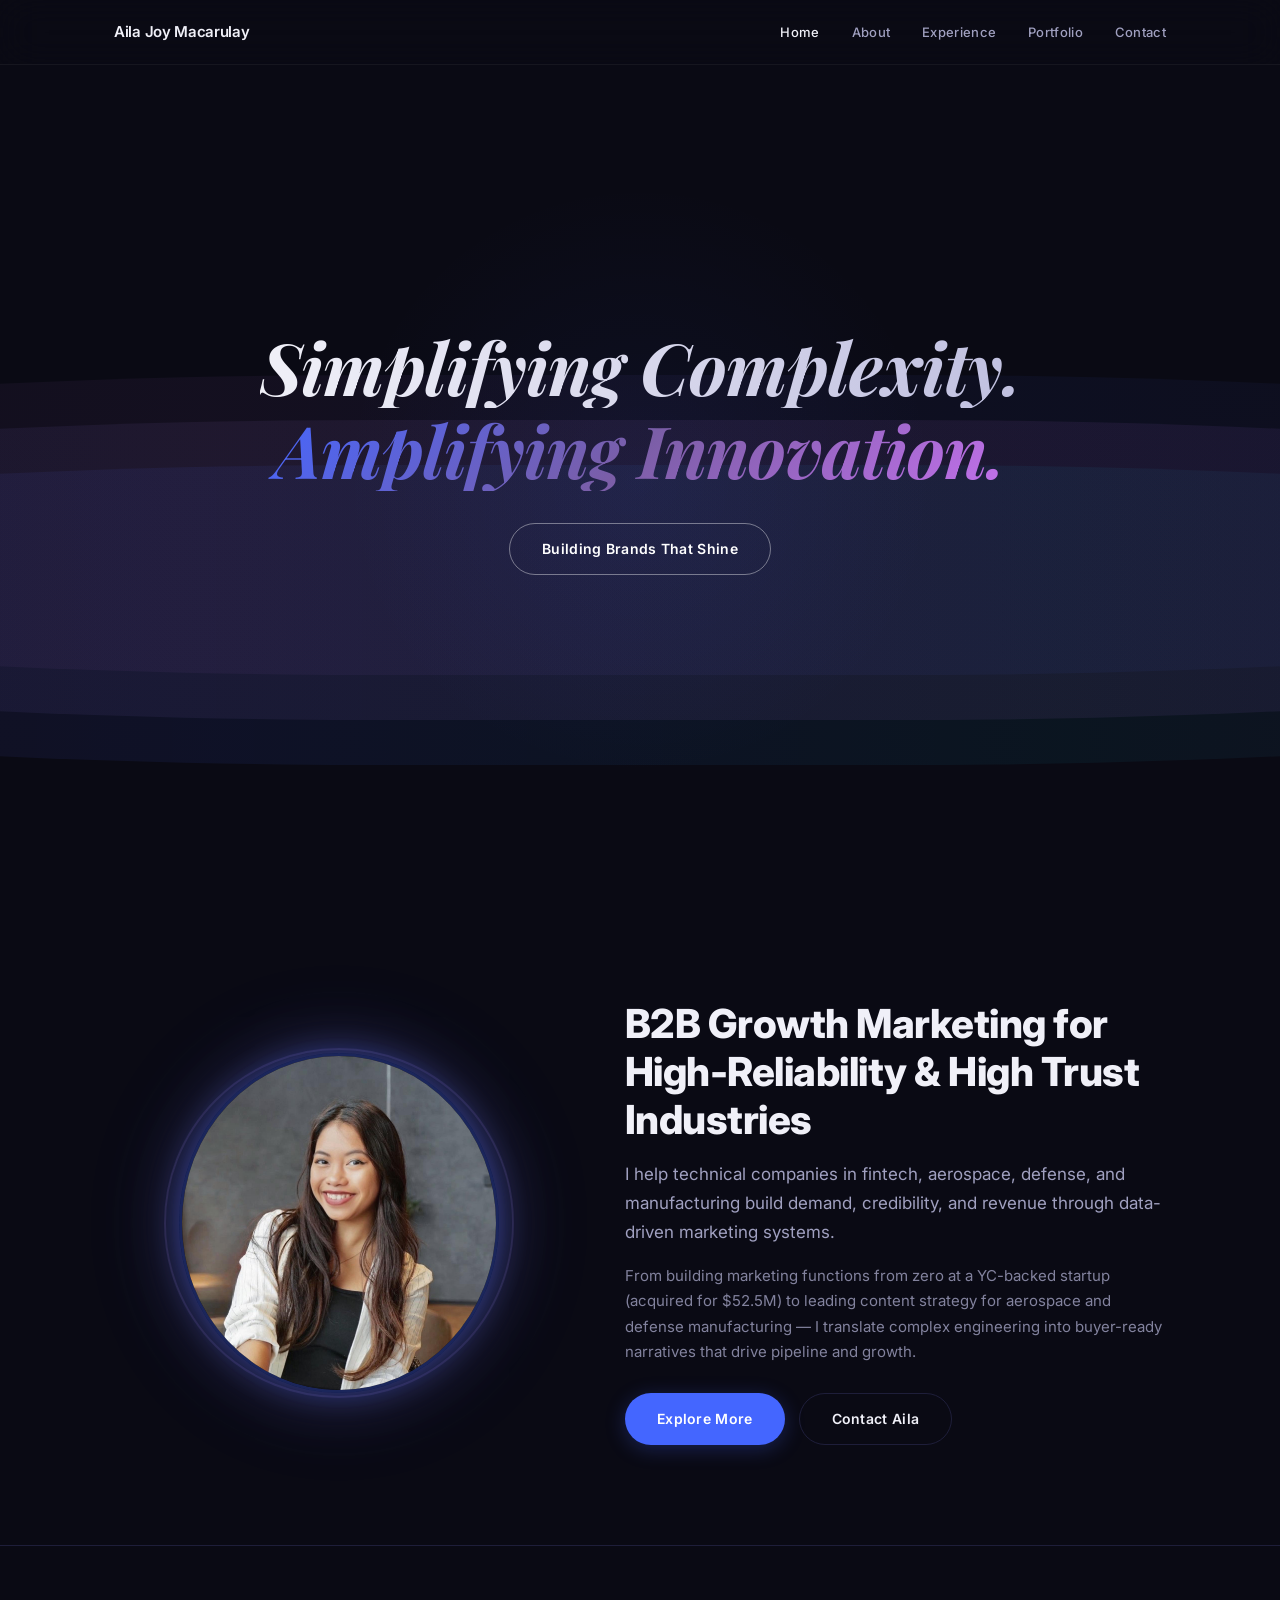
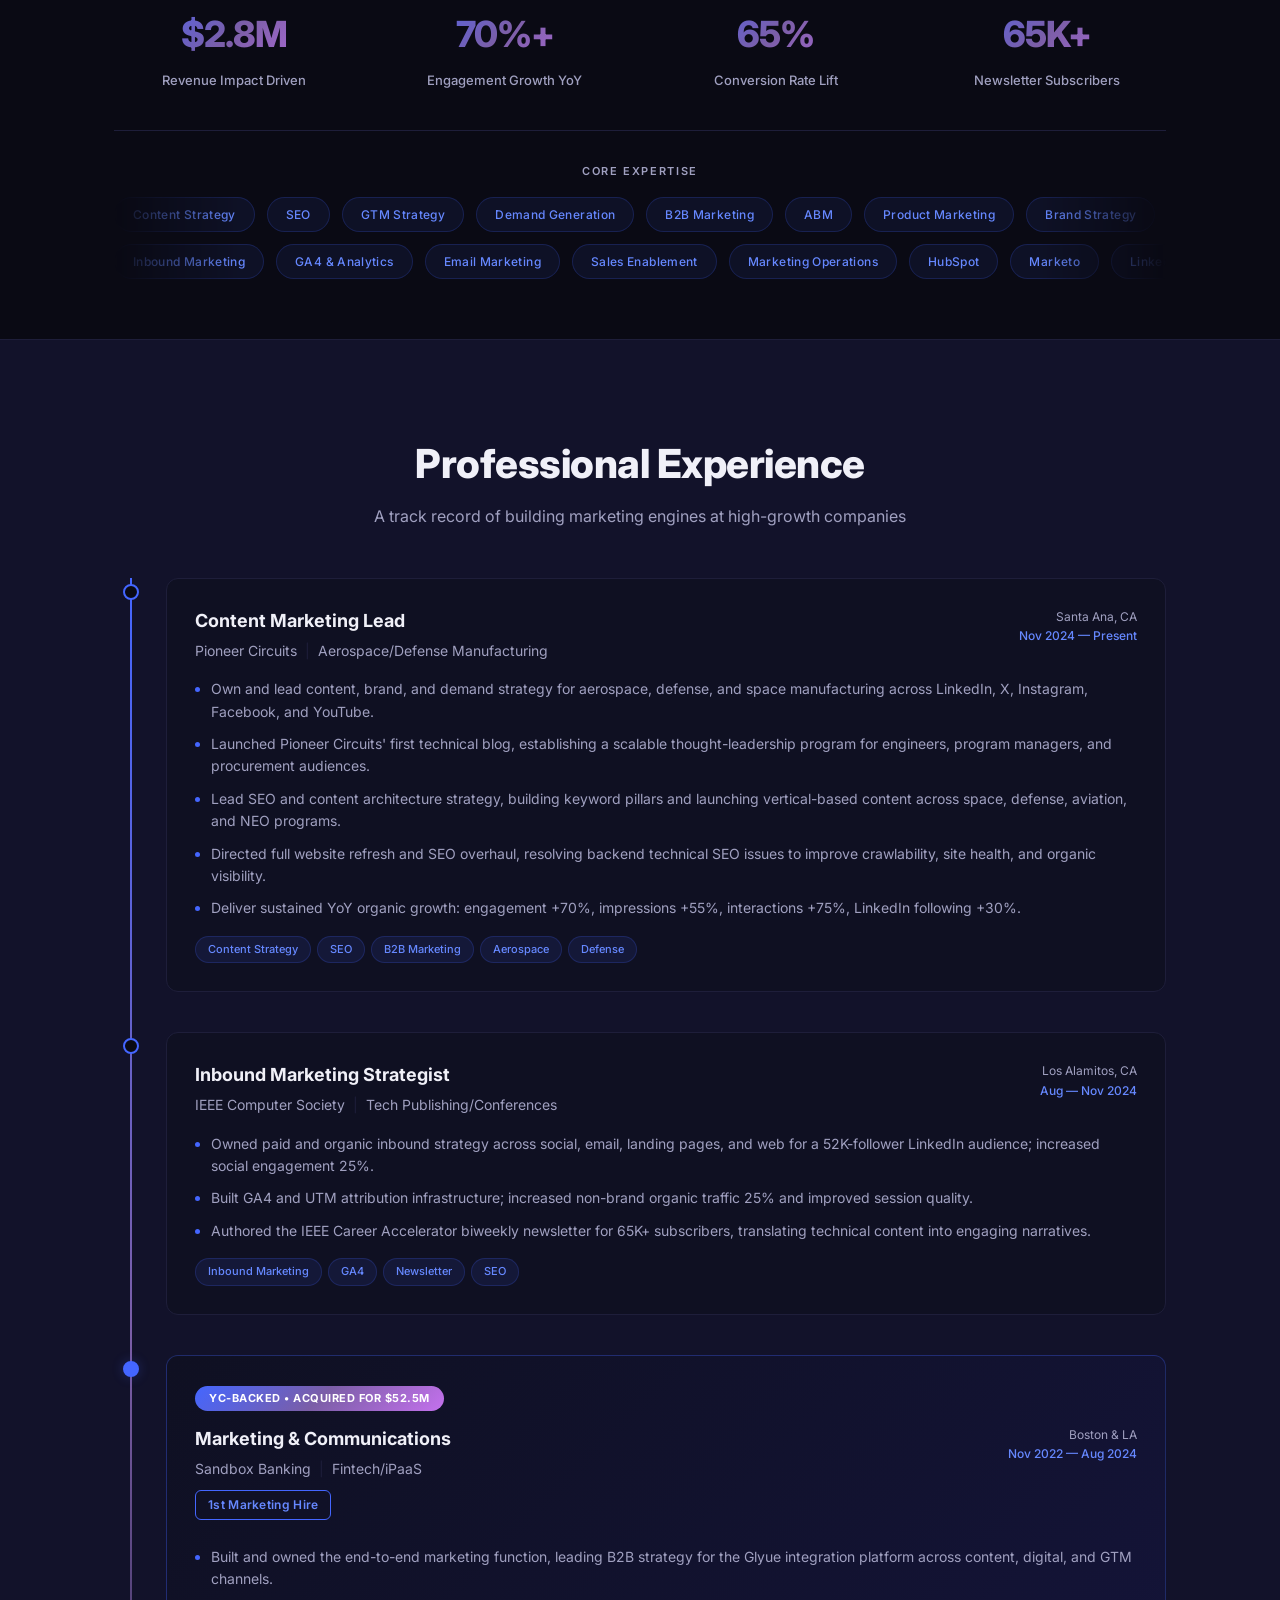
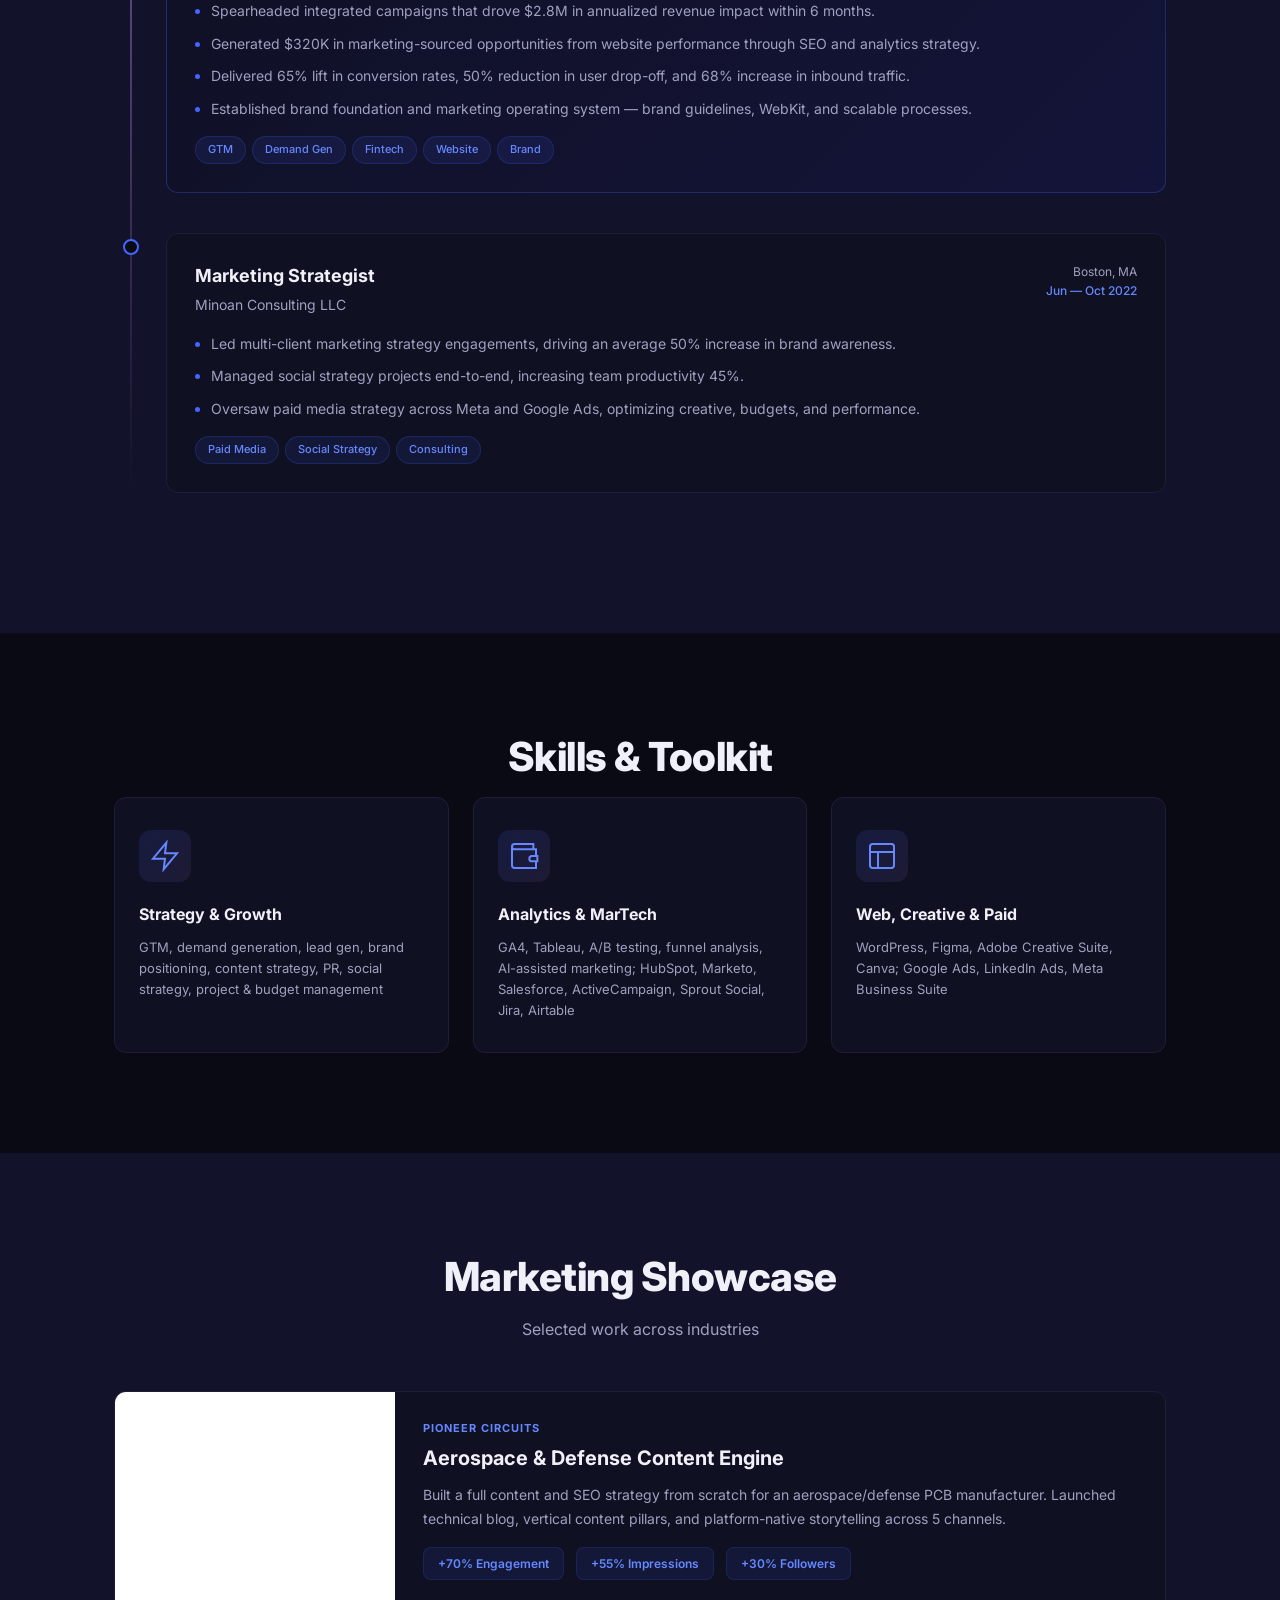
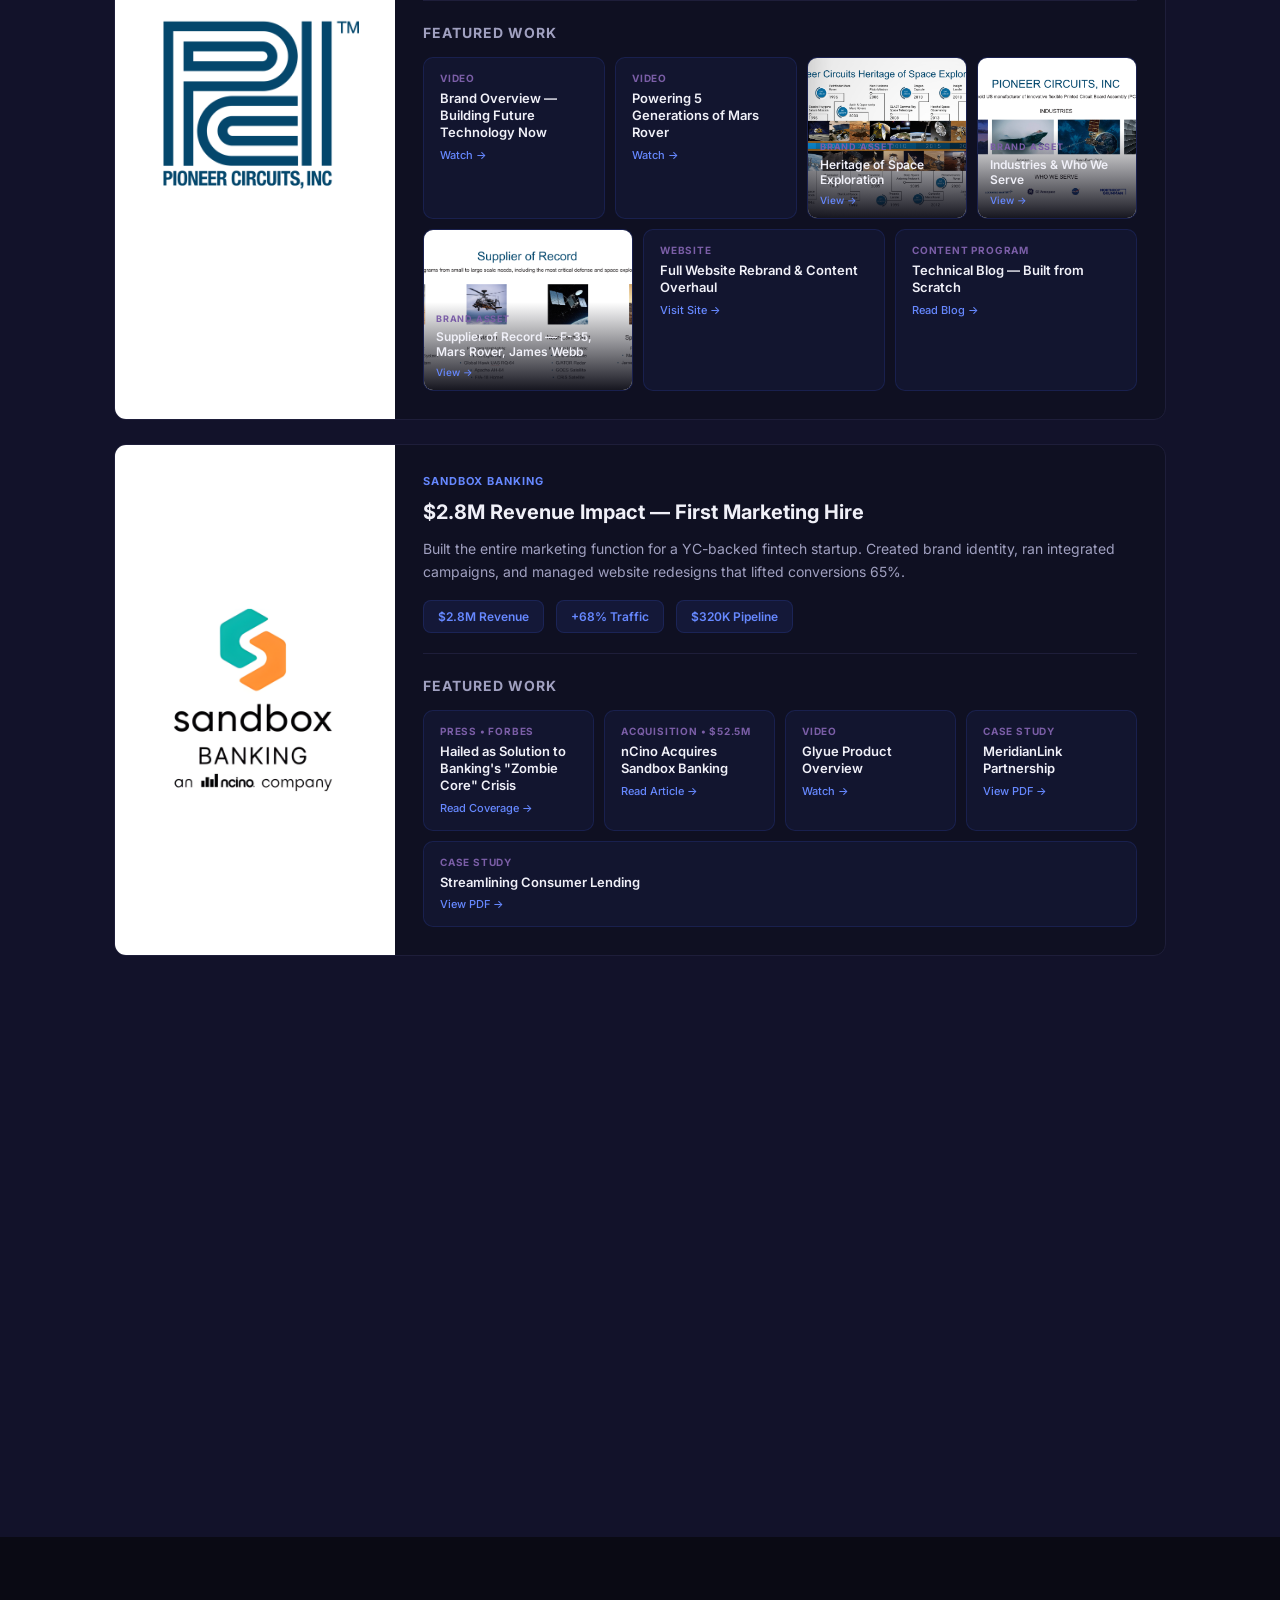
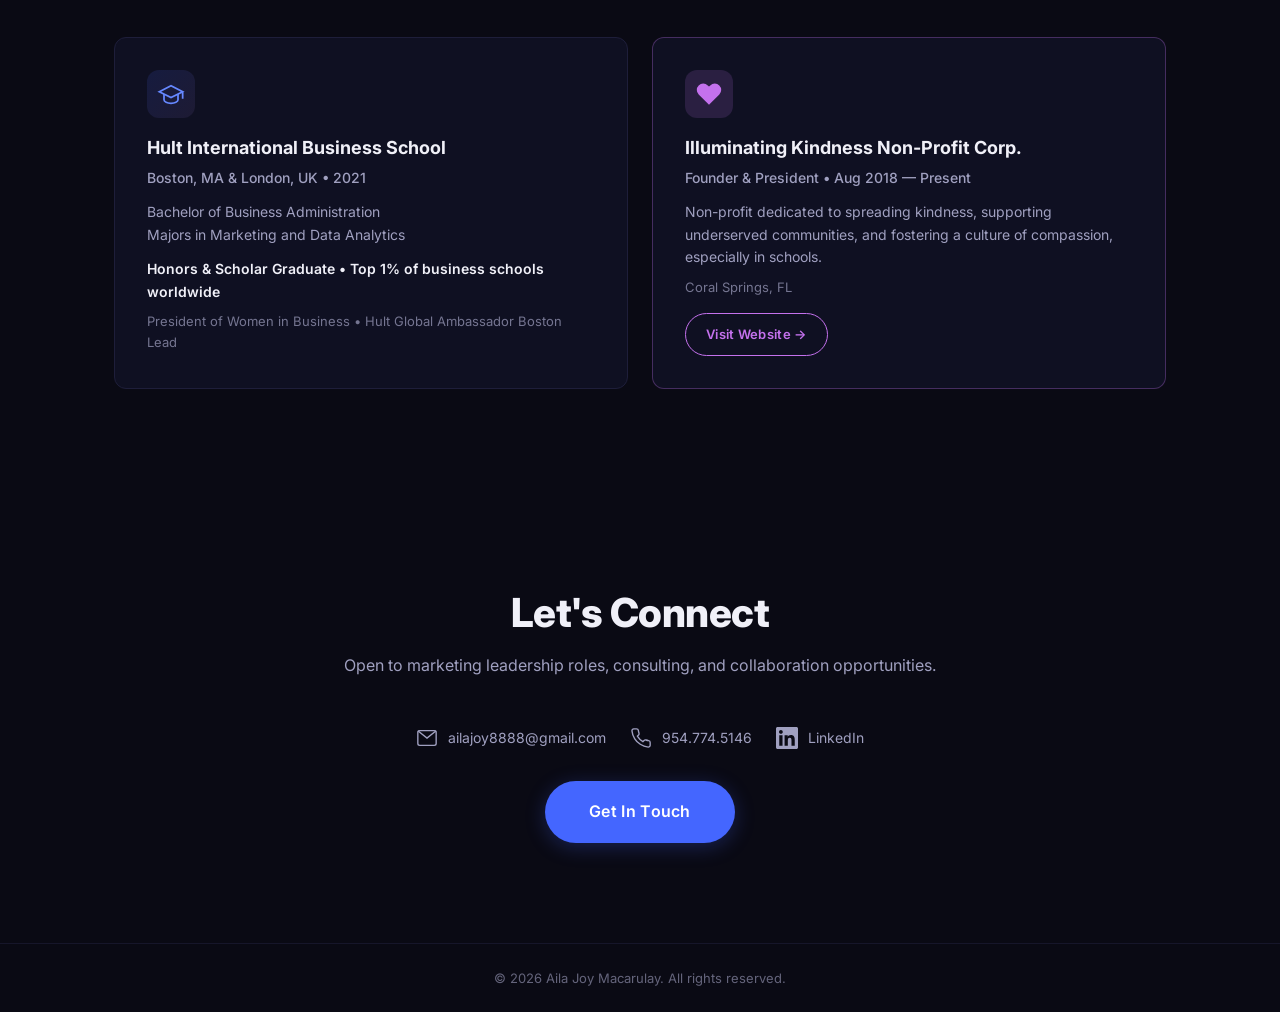
==== commit d3564351: "Update marquee skills with stronger tech marketing keywords" ====
--- a/index.html
+++ b/index.html
@@ -102,37 +102,37 @@
             <span class="stats-skill-tag">GTM Strategy</span>
             <span class="stats-skill-tag">Demand Generation</span>
             <span class="stats-skill-tag">B2B Marketing</span>
-            <span class="stats-skill-tag">Inbound Marketing</span>
-            <span class="stats-skill-tag">GA4 & Analytics</span>
+            <span class="stats-skill-tag">ABM</span>
+            <span class="stats-skill-tag">Product Marketing</span>
             <span class="stats-skill-tag">Brand Strategy</span>
             <span class="stats-skill-tag">Content Strategy</span>
             <span class="stats-skill-tag">SEO</span>
             <span class="stats-skill-tag">GTM Strategy</span>
             <span class="stats-skill-tag">Demand Generation</span>
             <span class="stats-skill-tag">B2B Marketing</span>
-            <span class="stats-skill-tag">Inbound Marketing</span>
-            <span class="stats-skill-tag">GA4 & Analytics</span>
+            <span class="stats-skill-tag">ABM</span>
+            <span class="stats-skill-tag">Product Marketing</span>
             <span class="stats-skill-tag">Brand Strategy</span>
           </div>
         </div>
         <div class="marquee-track">
           <div class="marquee-inner marquee-right">
-            <span class="stats-skill-tag">Paid Media</span>
-            <span class="stats-skill-tag">Social Strategy</span>
-            <span class="stats-skill-tag">Newsletter Growth</span>
-            <span class="stats-skill-tag">Fintech</span>
-            <span class="stats-skill-tag">Aerospace &amp; Defense</span>
+            <span class="stats-skill-tag">Inbound Marketing</span>
+            <span class="stats-skill-tag">GA4 &amp; Analytics</span>
+            <span class="stats-skill-tag">Email Marketing</span>
+            <span class="stats-skill-tag">Sales Enablement</span>
+            <span class="stats-skill-tag">Marketing Operations</span>
             <span class="stats-skill-tag">HubSpot</span>
             <span class="stats-skill-tag">Marketo</span>
-            <span class="stats-skill-tag">LinkedIn Ads</span>
-            <span class="stats-skill-tag">Paid Media</span>
-            <span class="stats-skill-tag">Social Strategy</span>
-            <span class="stats-skill-tag">Newsletter Growth</span>
-            <span class="stats-skill-tag">Fintech</span>
-            <span class="stats-skill-tag">Aerospace &amp; Defense</span>
+            <span class="stats-skill-tag">LinkedIn Marketing</span>
+            <span class="stats-skill-tag">Inbound Marketing</span>
+            <span class="stats-skill-tag">GA4 &amp; Analytics</span>
+            <span class="stats-skill-tag">Email Marketing</span>
+            <span class="stats-skill-tag">Sales Enablement</span>
+            <span class="stats-skill-tag">Marketing Operations</span>
             <span class="stats-skill-tag">HubSpot</span>
             <span class="stats-skill-tag">Marketo</span>
-            <span class="stats-skill-tag">LinkedIn Ads</span>
+            <span class="stats-skill-tag">LinkedIn Marketing</span>
           </div>
         </div>
       </div>
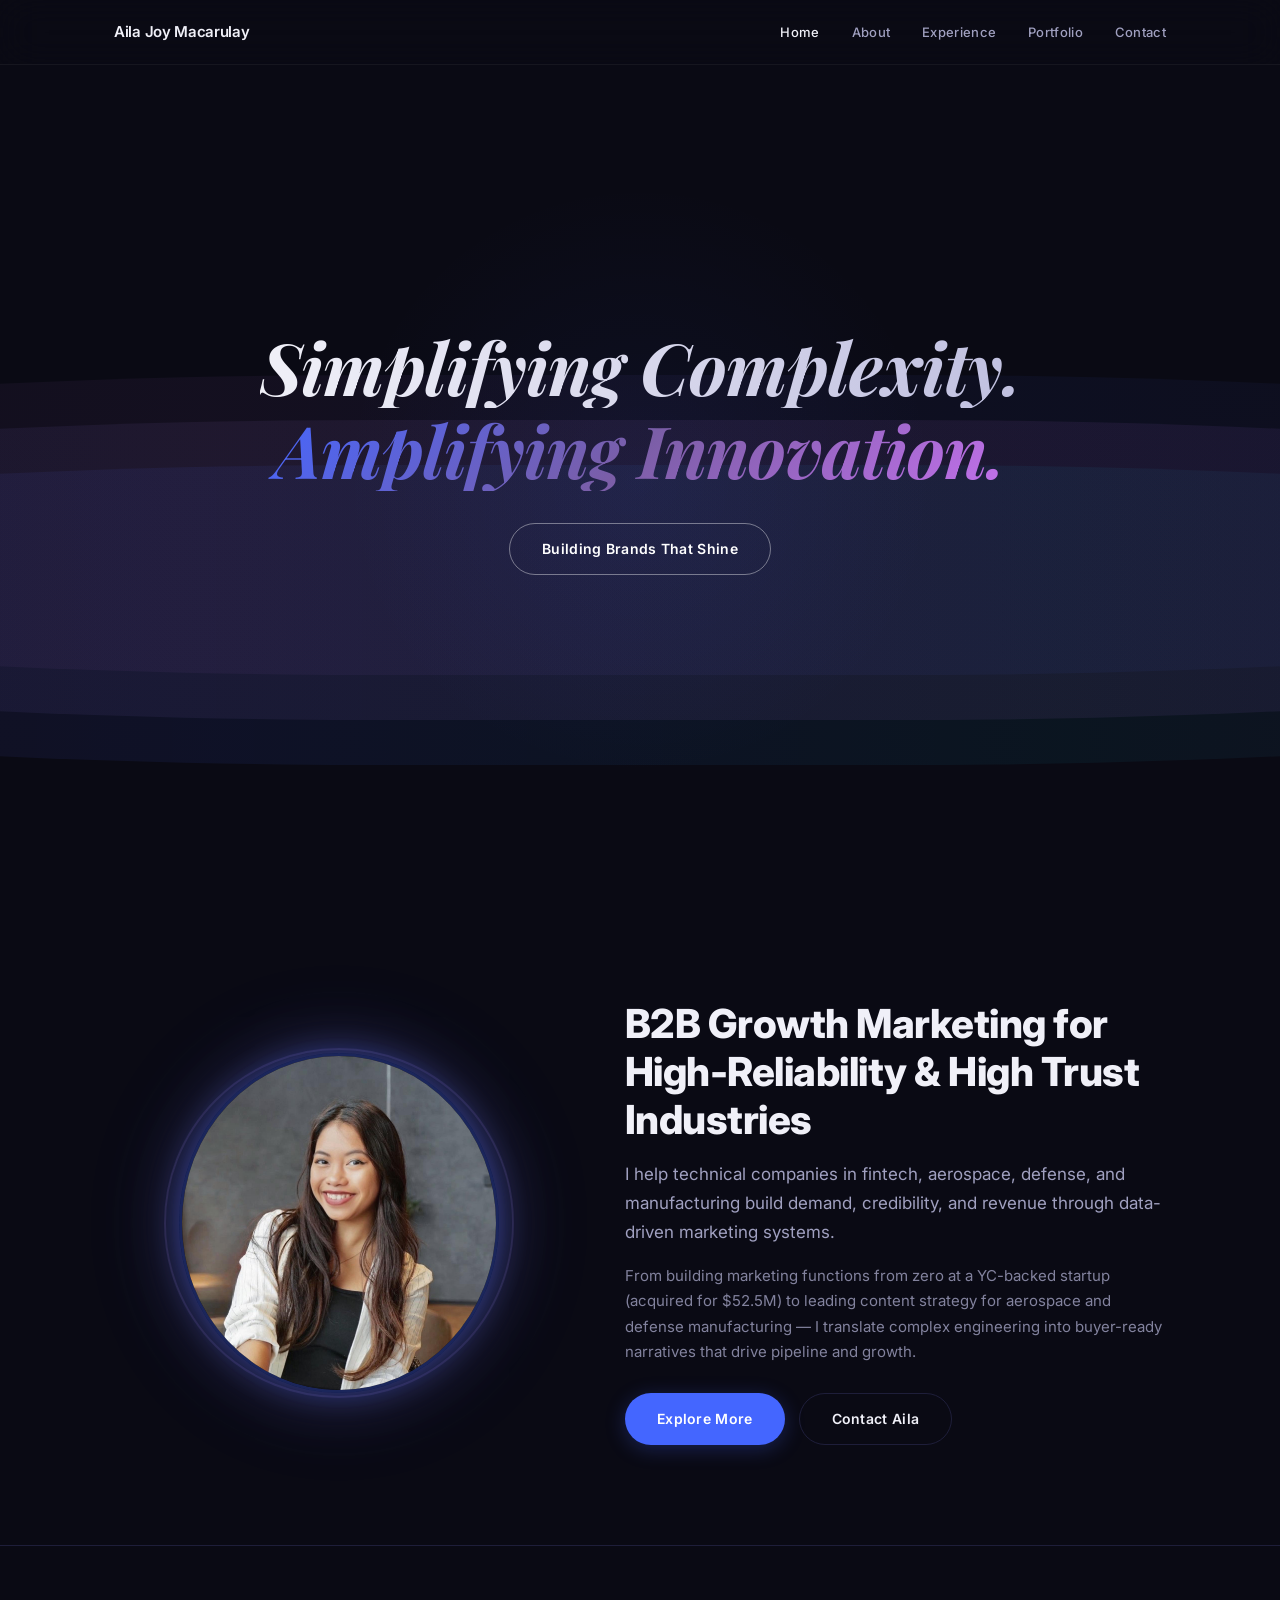
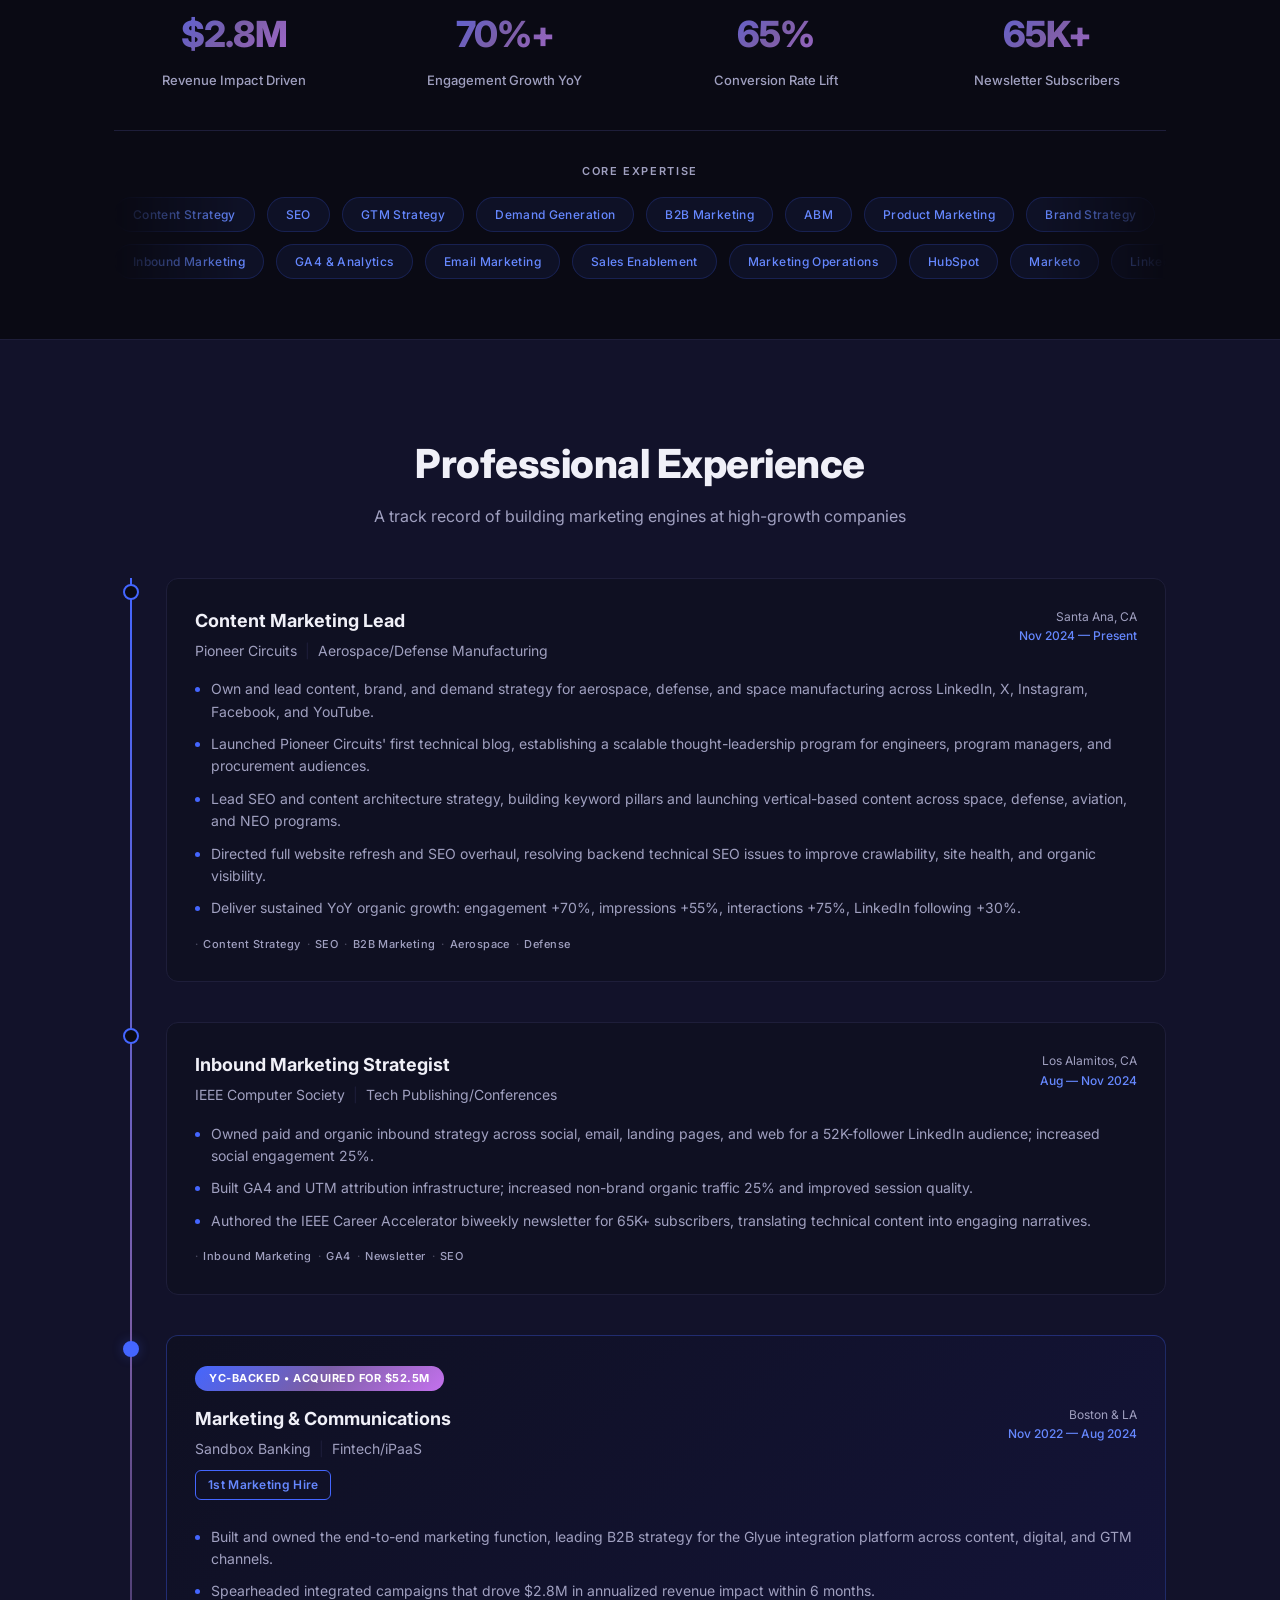
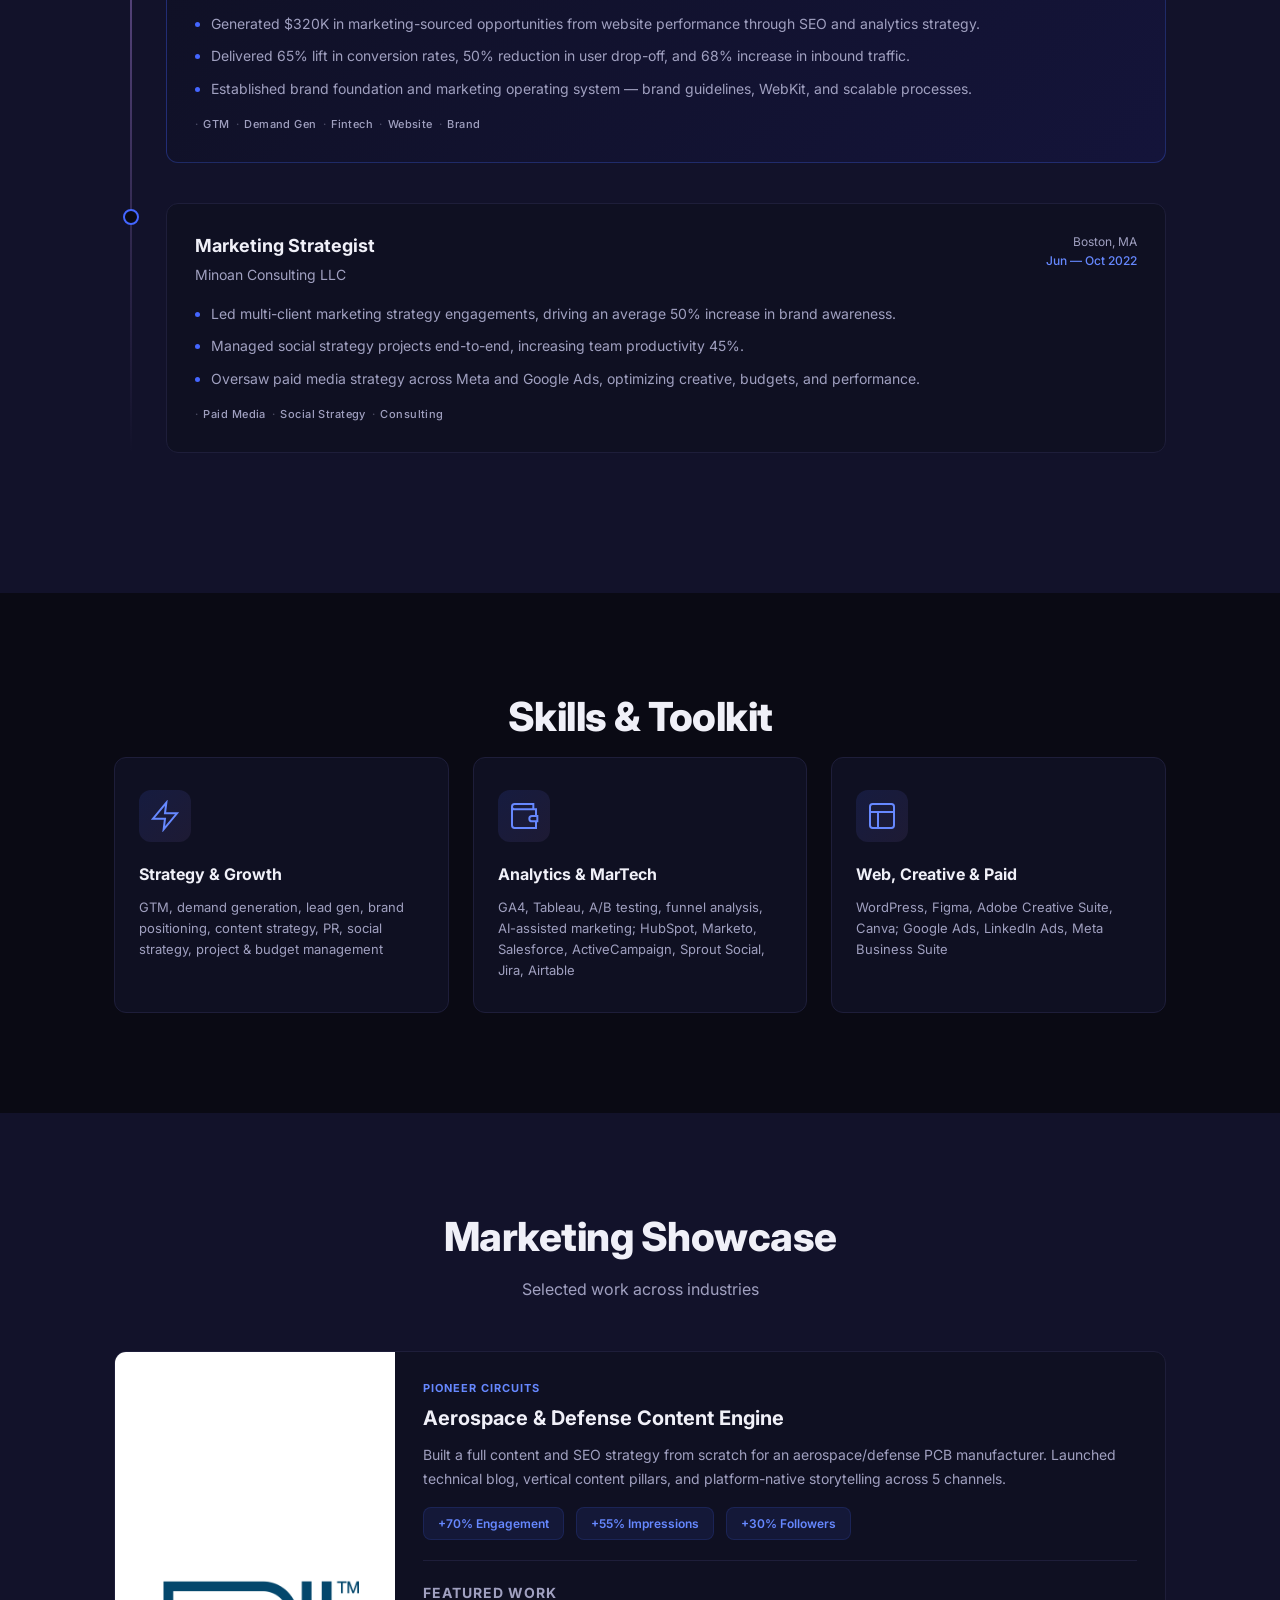
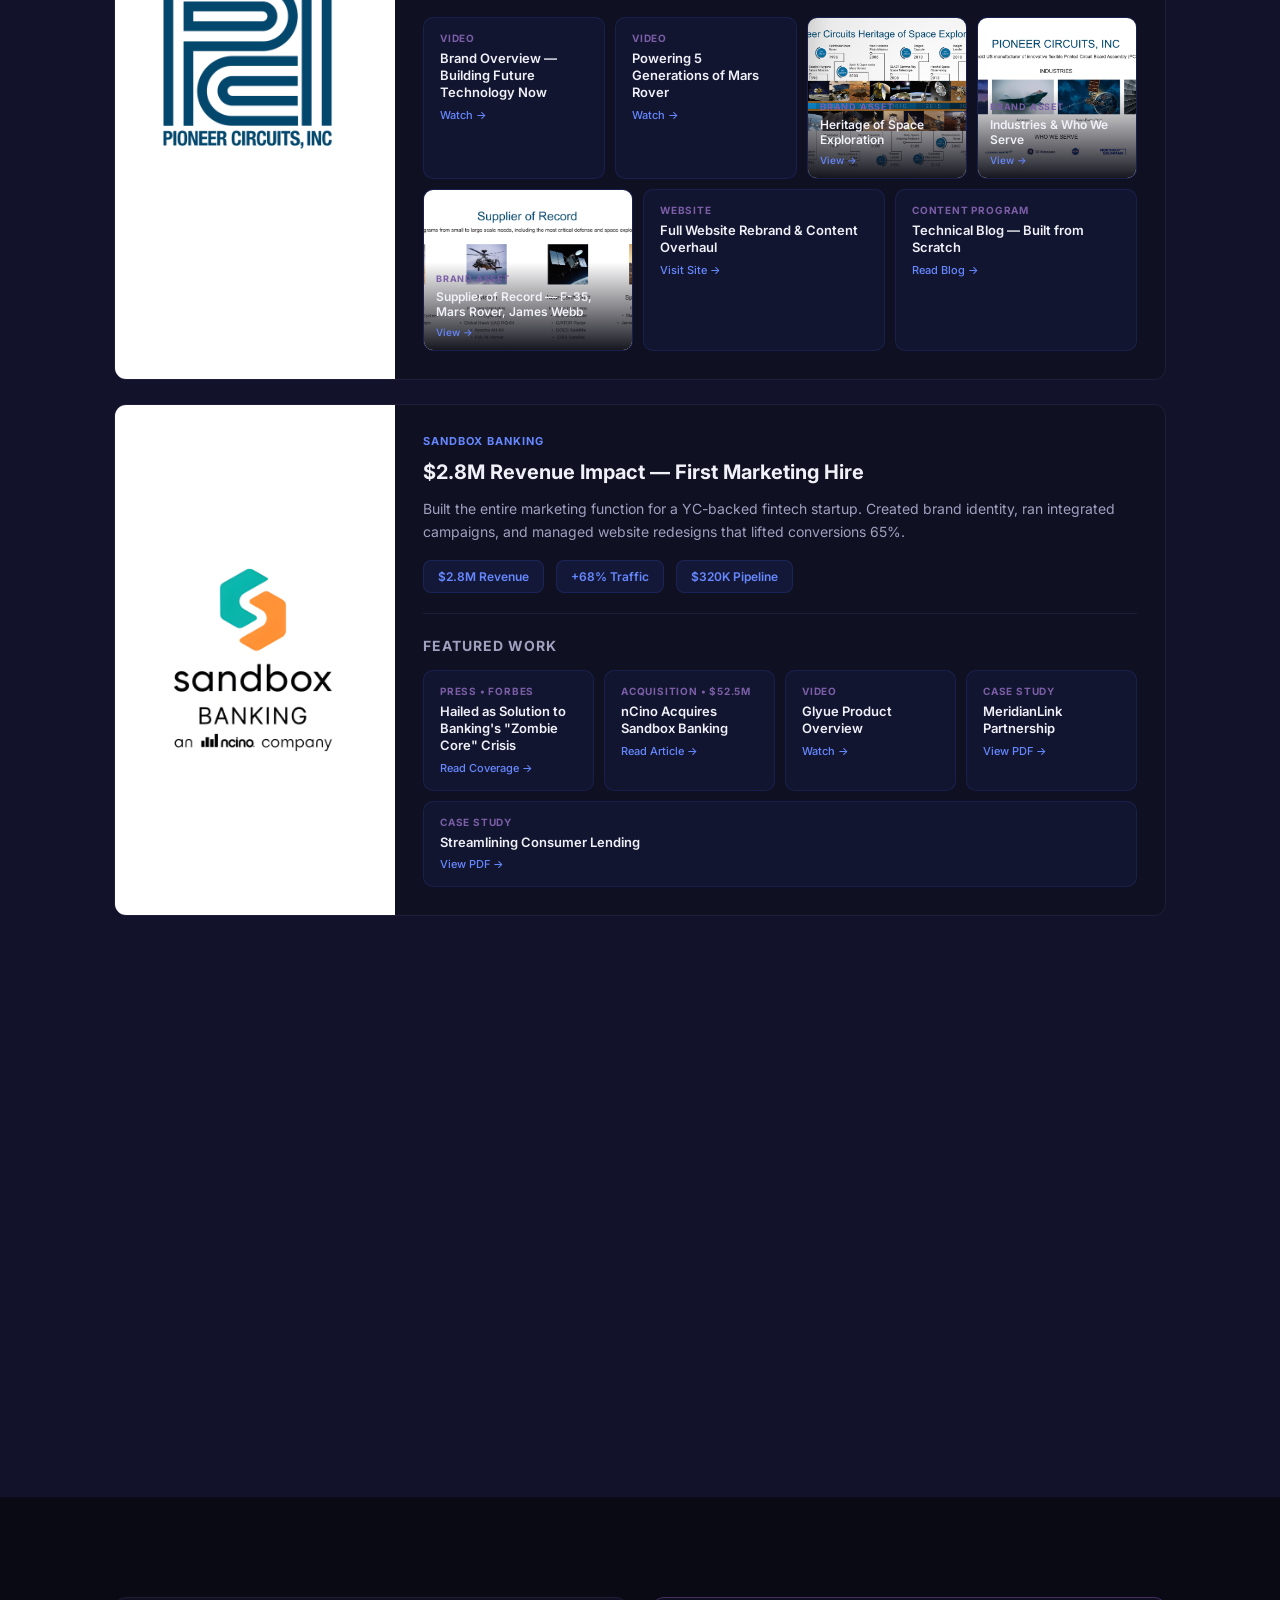
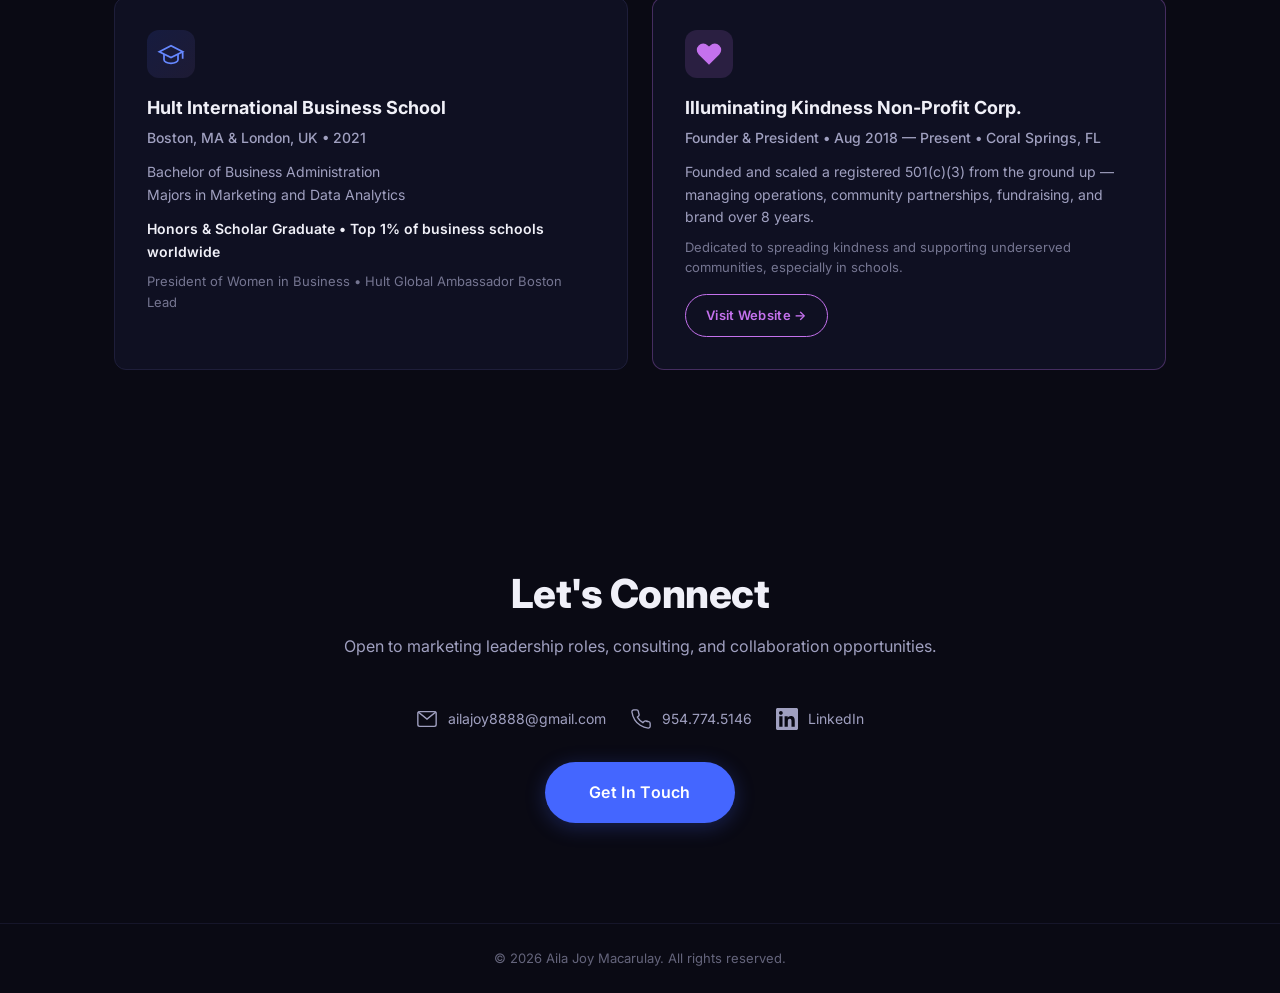
==== commit 11e523cd: "Reframe nonprofit section to lead with founder/operator credential" ====
--- a/index.html
+++ b/index.html
@@ -491,9 +491,9 @@
             <svg width="28" height="28" viewBox="0 0 24 24" fill="currentColor"><path d="M20.84 4.61a5.5 5.5 0 0 0-7.78 0L12 5.67l-1.06-1.06a5.5 5.5 0 0 0-7.78 7.78l1.06 1.06L12 21.23l7.78-7.78 1.06-1.06a5.5 5.5 0 0 0 0-7.78z"/></svg>
           </div>
           <h3>Illuminating Kindness Non-Profit Corp.</h3>
-          <p class="edu-subtitle">Founder & President &bull; Aug 2018 — Present</p>
-          <p>Non-profit dedicated to spreading kindness, supporting underserved communities, and fostering a culture of compassion, especially in schools.</p>
-          <p class="edu-detail">Coral Springs, FL</p>
+          <p class="edu-subtitle">Founder & President &bull; Aug 2018 — Present &bull; Coral Springs, FL</p>
+          <p>Founded and scaled a registered 501(c)(3) from the ground up — managing operations, community partnerships, fundraising, and brand over 8 years.</p>
+          <p class="edu-detail">Dedicated to spreading kindness and supporting underserved communities, especially in schools.</p>
           <a href="https://www.illuminatekindness.org/" target="_blank" class="btn btn-outline nonprofit-btn">Visit Website →</a>
         </div>
       </div>
--- a/styles.css
+++ b/styles.css
@@ -677,13 +677,20 @@
 }
 
 .tag {
-  padding: 4px 12px;
-  background: rgba(68, 102, 255, 0.1);
-  border: 1px solid rgba(68, 102, 255, 0.2);
-  border-radius: 20px;
+  padding: 0;
+  background: none;
+  border: none;
+  border-radius: 0;
   font-size: 11px;
-  color: var(--blue-light);
+  color: var(--text-secondary);
   font-weight: 500;
+  letter-spacing: 0.04em;
+}
+
+.tag::before {
+  content: '·';
+  margin-right: 5px;
+  opacity: 0.4;
 }
 
 /* ===== SKILLS ===== */
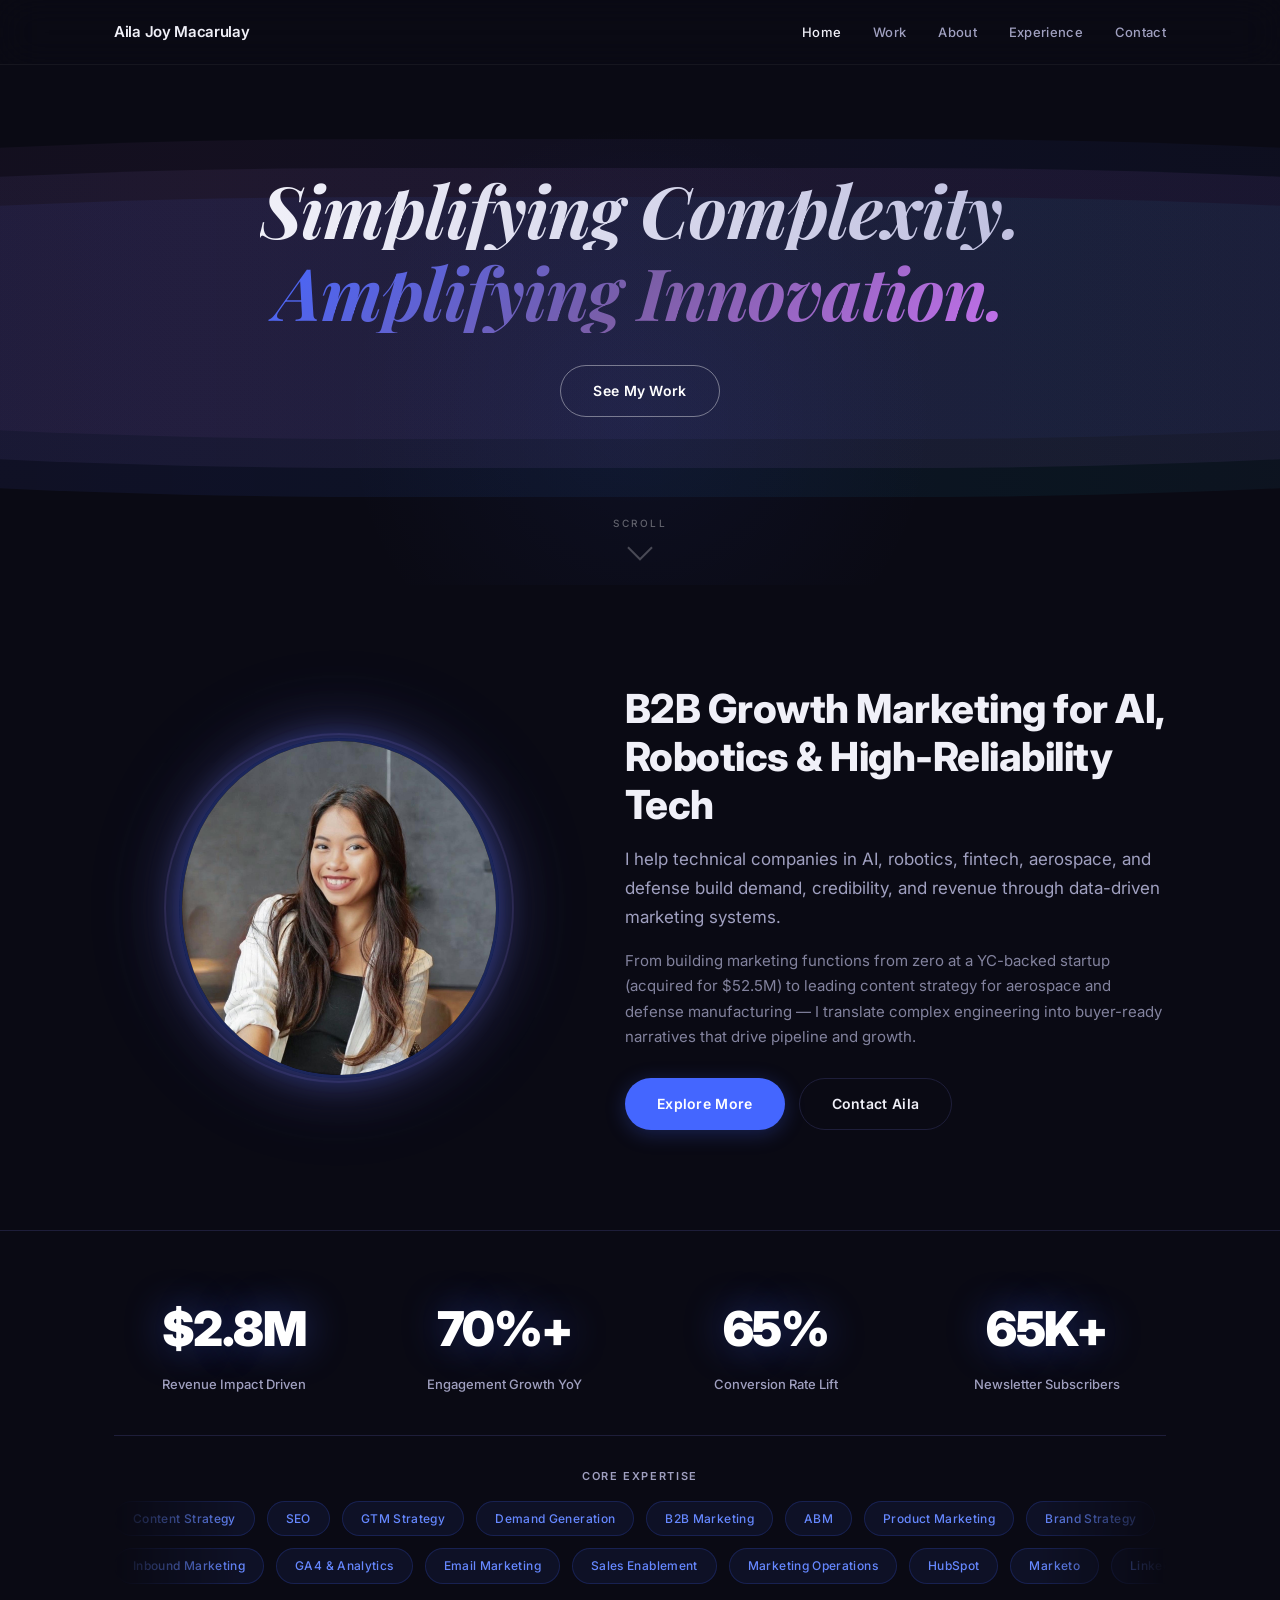
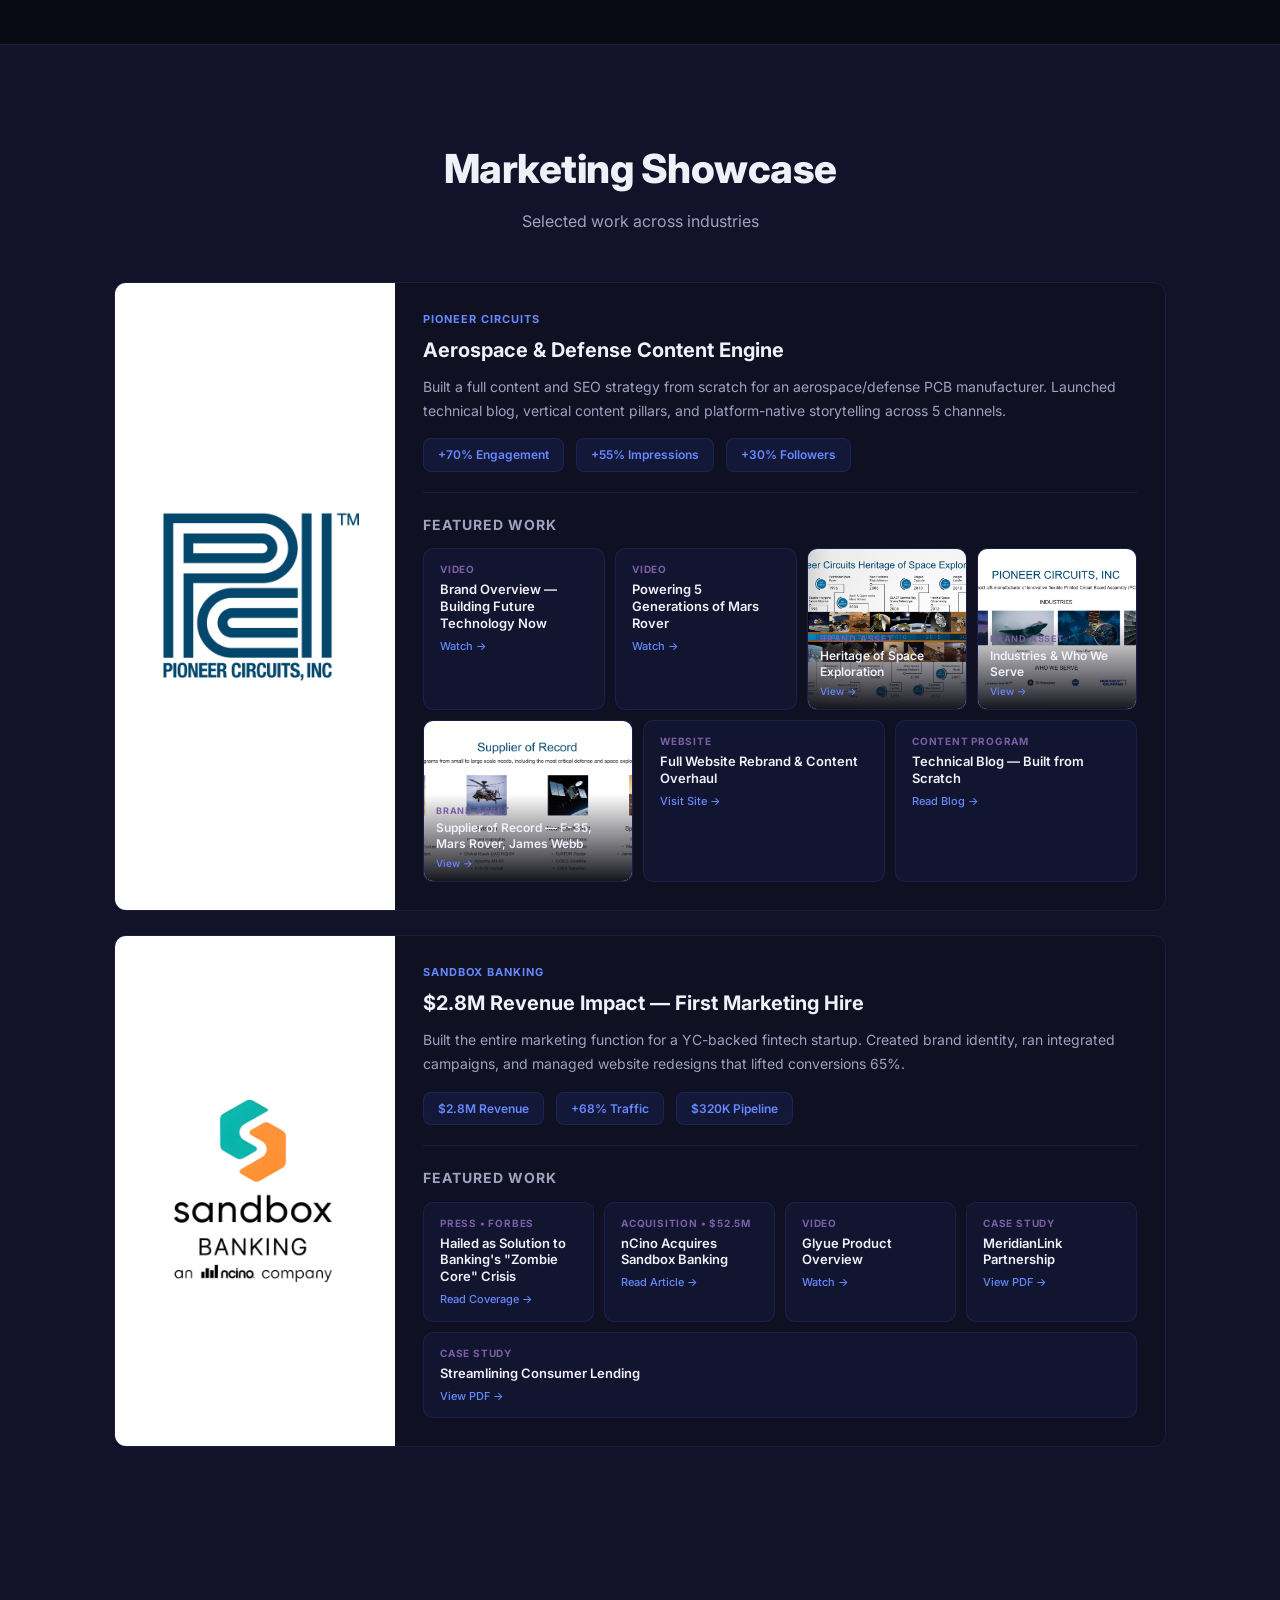
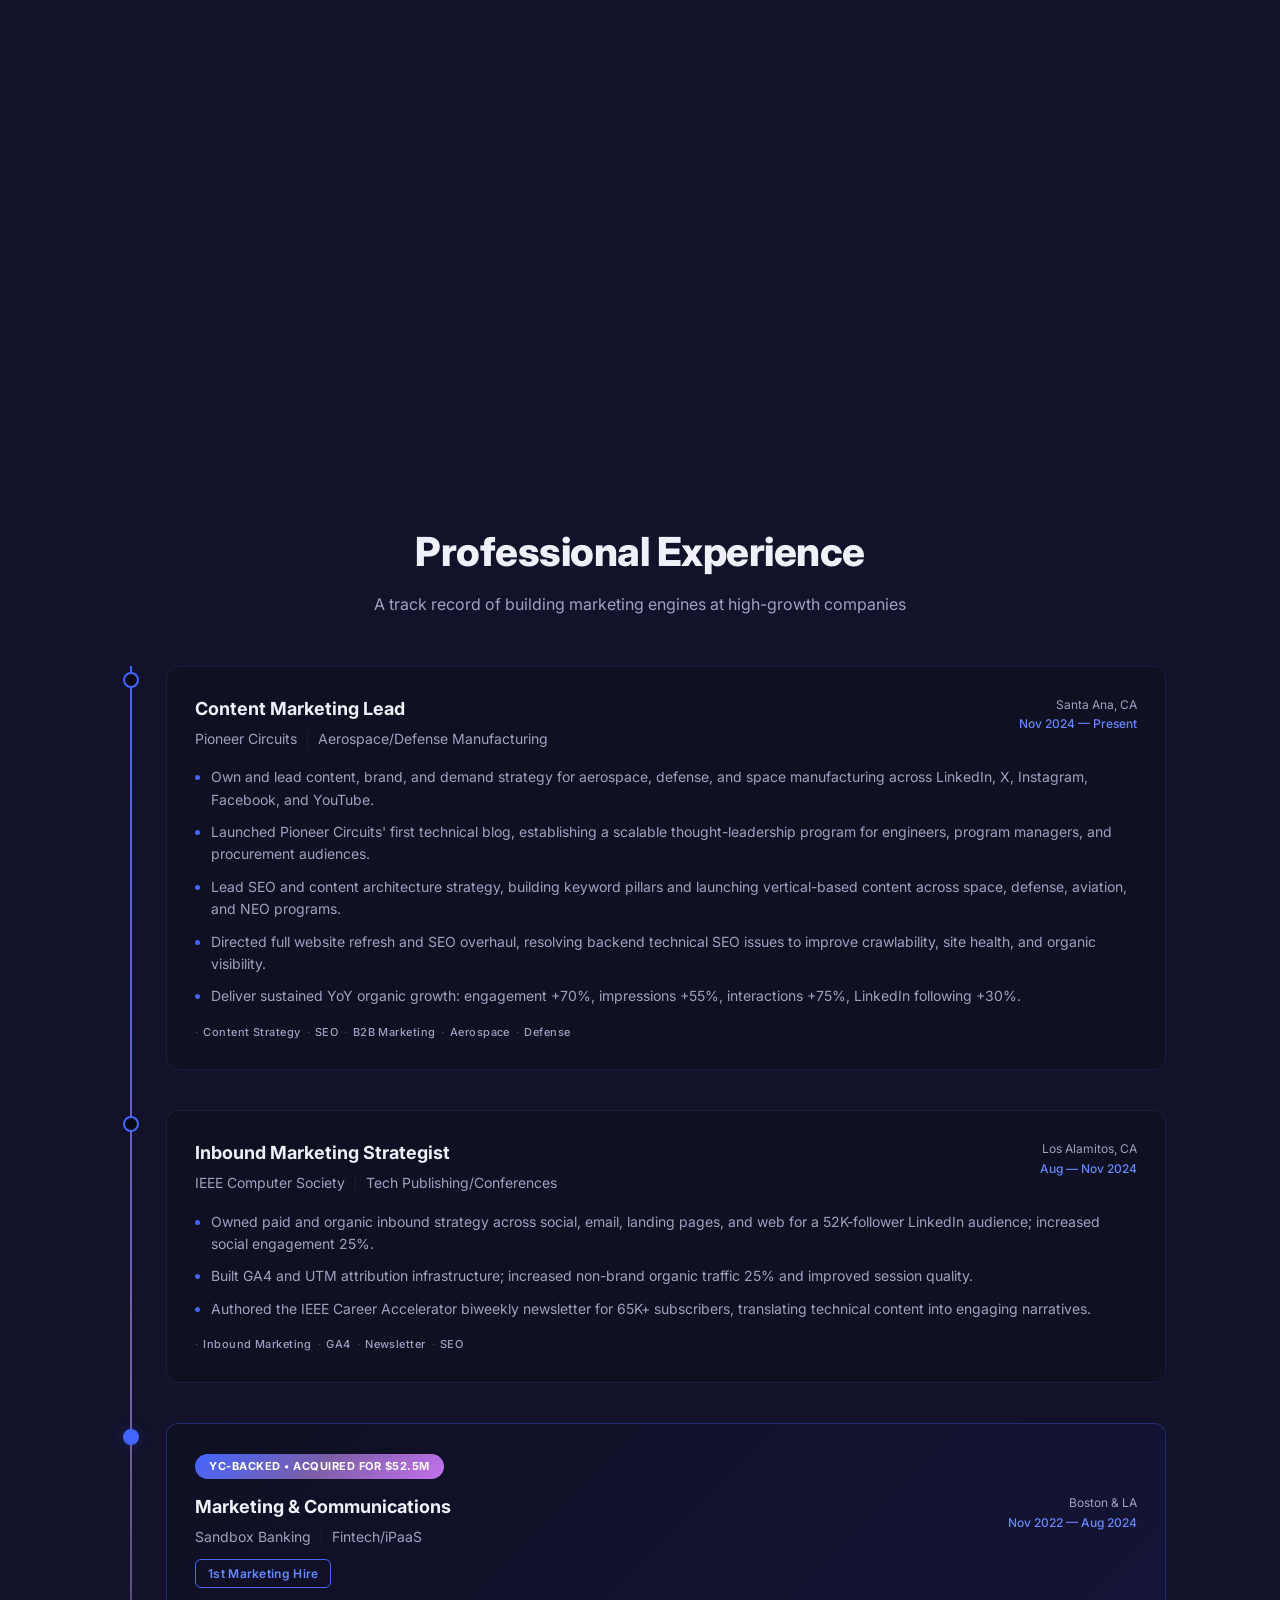
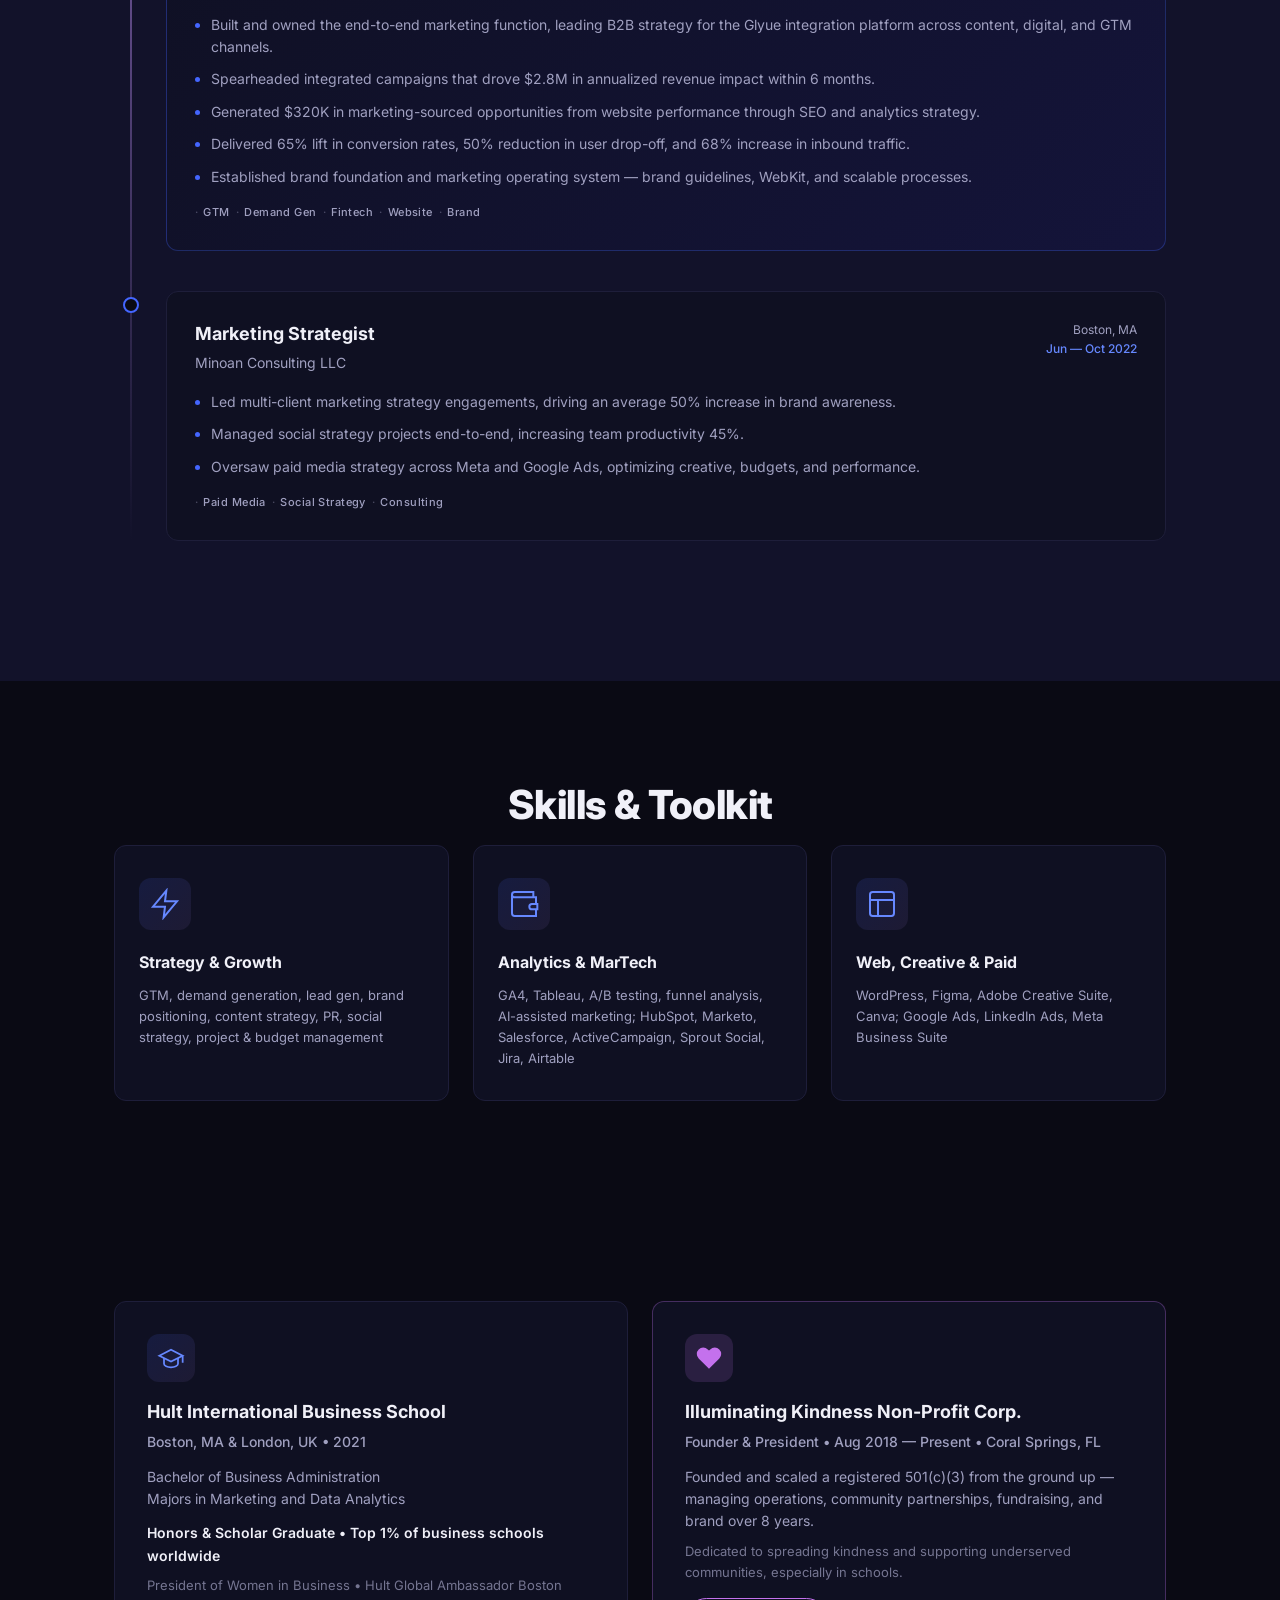
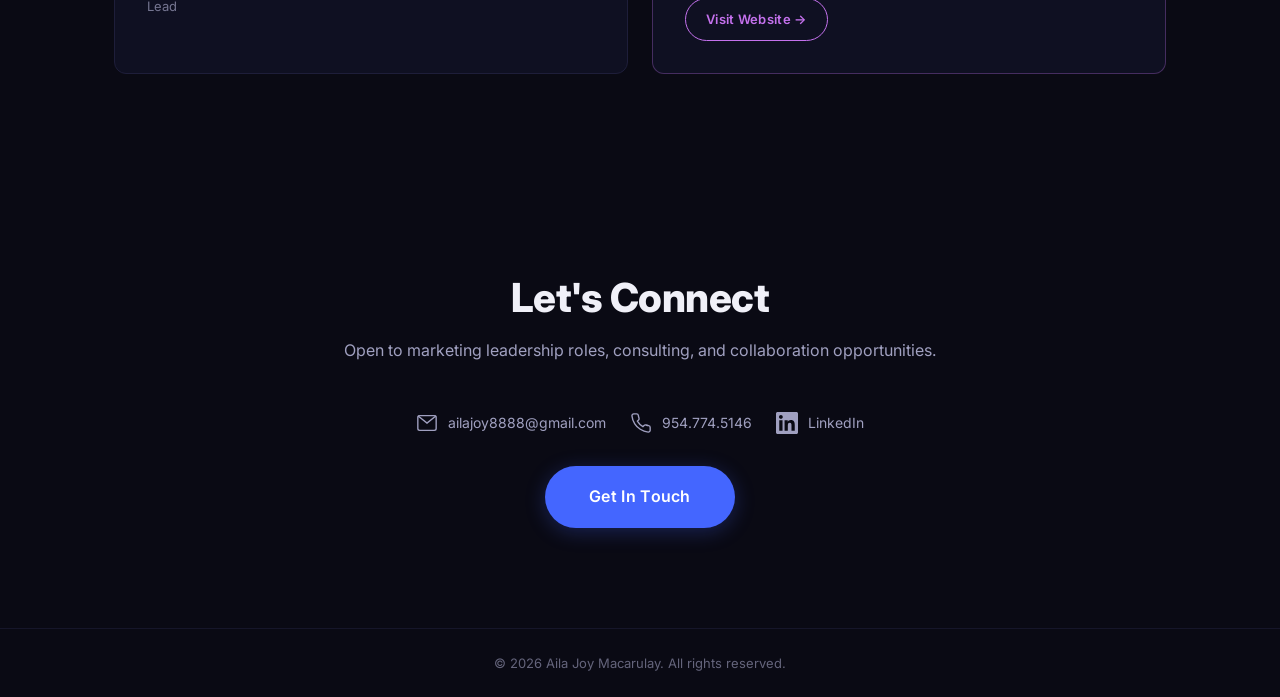
==== commit eaaa12f6: "Restructure portfolio for MicroAGI: showcase first, hero smaller, numbers white - Move Marketing Sho" ====
--- a/index.html
+++ b/index.html
@@ -3,8 +3,8 @@
 <head>
   <meta charset="UTF-8">
   <meta name="viewport" content="width=device-width, initial-scale=1.0">
-  <title>Aila Joy Macarulay | B2B Growth Marketing for High-Reliability Industries</title>
-  <meta name="description" content="B2B growth marketer specializing in fintech, aerospace, defense, and manufacturing. Data-driven marketing systems that build demand, credibility, and revenue.">
+  <title>Aila Joy Macarulay | Marketing for AI, Robotics & High-Reliability Tech</title>
+  <meta name="description" content="B2B growth marketer for AI, robotics, fintech, aerospace, and defense tech. Data-driven marketing systems that build demand, credibility, and revenue for technical companies.">
   <link rel="preconnect" href="https://fonts.googleapis.com">
   <link rel="preconnect" href="https://fonts.gstatic.com" crossorigin>
   <link href="https://fonts.googleapis.com/css2?family=Inter:wght@300;400;500;600;700;800;900&family=Playfair+Display:ital,wght@0,700;1,700&display=swap" rel="stylesheet">
@@ -18,9 +18,9 @@
       <a href="#home" class="nav-logo">Aila Joy Macarulay</a>
       <div class="nav-links" id="nav-links">
         <a href="#home" class="nav-link active">Home</a>
+        <a href="#portfolio" class="nav-link">Work</a>
         <a href="#about" class="nav-link">About</a>
         <a href="#experience" class="nav-link">Experience</a>
-        <a href="#portfolio" class="nav-link">Portfolio</a>
         <a href="#contact" class="nav-link">Contact</a>
       </div>
       <button class="nav-toggle" id="nav-toggle" aria-label="Menu">
@@ -42,8 +42,12 @@
         <span class="hero-line">Simplifying Complexity.</span>
         <span class="hero-line">Amplifying Innovation.</span>
       </h1>
-      <a href="#portfolio" class="btn btn-outline-white">Building Brands That Shine</a>
-    </div>
+      <a href="#portfolio" class="btn btn-outline-white">See My Work</a>
+    </div>
+    <a href="#portfolio" class="scroll-indicator">
+      <span>Scroll</span>
+      <div class="scroll-arrow"></div>
+    </a>
   </section>
 
   <!-- ===== ABOUT ===== -->
@@ -60,8 +64,8 @@
           </div>
         </div>
         <div class="about-text">
-          <h2 class="section-title">B2B Growth Marketing for High-Reliability & High Trust Industries</h2>
-          <p class="about-desc">I help technical companies in fintech, aerospace, defense, and manufacturing build demand, credibility, and revenue through data-driven marketing systems.</p>
+          <h2 class="section-title">B2B Growth Marketing for AI, Robotics & High-Reliability Tech</h2>
+          <p class="about-desc">I help technical companies in AI, robotics, fintech, aerospace, and defense build demand, credibility, and revenue through data-driven marketing systems.</p>
           <p class="about-detail">From building marketing functions from zero at a YC-backed startup (acquired for $52.5M) to leading content strategy for aerospace and defense manufacturing — I translate complex engineering into buyer-ready narratives that drive pipeline and growth.</p>
           <div class="about-buttons">
             <a href="#experience" class="btn btn-primary">Explore More</a>
@@ -139,6 +143,180 @@
     </div>
   </section>
 
+  <!-- ===== PORTFOLIO / SHOWCASE ===== -->
+  <section class="section portfolio" id="portfolio">
+    <div class="container">
+      <h2 class="section-title center">Marketing Showcase</h2>
+      <p class="section-subtitle">Selected work across industries</p>
+
+      <div class="portfolio-grid">
+        <div class="portfolio-card">
+          <div class="portfolio-visual visual-1">
+            <img src="logo-pioneer.png" alt="Pioneer Circuits" class="portfolio-logo">
+          </div>
+          <div class="portfolio-info">
+            <span class="portfolio-label">Pioneer Circuits</span>
+            <h3>Aerospace & Defense Content Engine</h3>
+            <p>Built a full content and SEO strategy from scratch for an aerospace/defense PCB manufacturer. Launched technical blog, vertical content pillars, and platform-native storytelling across 5 channels.</p>
+            <div class="portfolio-metrics">
+              <span>+70% Engagement</span>
+              <span>+55% Impressions</span>
+              <span>+30% Followers</span>
+            </div>
+            <div class="portfolio-samples">
+              <p class="samples-label">Featured Work</p>
+              <div class="samples-grid">
+                <a href="https://youtu.be/ztqq7iZvdH4" target="_blank" class="sample-card">
+                  <div class="sample-type">Video</div>
+                  <div class="sample-title">Brand Overview — Building Future Technology Now</div>
+                  <div class="sample-link">Watch →</div>
+                </a>
+                <a href="https://youtu.be/pCHrLYbCa6E" target="_blank" class="sample-card">
+                  <div class="sample-type">Video</div>
+                  <div class="sample-title">Powering 5 Generations of Mars Rover</div>
+                  <div class="sample-link">Watch →</div>
+                </a>
+                <a href="pioneer-assets/heritage-space.png" target="_blank" class="sample-card sample-card-img">
+                  <img src="pioneer-assets/heritage-space.png" alt="Heritage of Space Exploration" class="sample-img">
+                  <div class="sample-overlay">
+                    <div class="sample-type">Brand Asset</div>
+                    <div class="sample-title">Heritage of Space Exploration</div>
+                    <div class="sample-link">View →</div>
+                  </div>
+                </a>
+                <a href="pioneer-assets/industries.png" target="_blank" class="sample-card sample-card-img">
+                  <img src="pioneer-assets/industries.png" alt="Industries & Who We Serve" class="sample-img">
+                  <div class="sample-overlay">
+                    <div class="sample-type">Brand Asset</div>
+                    <div class="sample-title">Industries & Who We Serve</div>
+                    <div class="sample-link">View →</div>
+                  </div>
+                </a>
+                <a href="pioneer-assets/supplier-of-record.png" target="_blank" class="sample-card sample-card-img">
+                  <img src="pioneer-assets/supplier-of-record.png" alt="Supplier of Record" class="sample-img">
+                  <div class="sample-overlay">
+                    <div class="sample-type">Brand Asset</div>
+                    <div class="sample-title">Supplier of Record — F-35, Mars Rover, James Webb</div>
+                    <div class="sample-link">View →</div>
+                  </div>
+                </a>
+                <a href="https://www.pioneercircuits.com/" target="_blank" class="sample-card">
+                  <div class="sample-type">Website</div>
+                  <div class="sample-title">Full Website Rebrand & Content Overhaul</div>
+                  <div class="sample-link">Visit Site →</div>
+                </a>
+                <a href="https://www.pioneercircuits.com/blog/" target="_blank" class="sample-card">
+                  <div class="sample-type">Content Program</div>
+                  <div class="sample-title">Technical Blog — Built from Scratch</div>
+                  <div class="sample-link">Read Blog →</div>
+                </a>
+              </div>
+            </div>
+          </div>
+        </div>
+
+        <div class="portfolio-card">
+          <div class="portfolio-visual visual-2">
+            <img src="logo-sandbox.png" alt="Sandbox Banking" class="portfolio-logo">
+          </div>
+          <div class="portfolio-info">
+            <span class="portfolio-label">Sandbox Banking</span>
+            <h3>$2.8M Revenue Impact — First Marketing Hire</h3>
+            <p>Built the entire marketing function for a YC-backed fintech startup. Created brand identity, ran integrated campaigns, and managed website redesigns that lifted conversions 65%.</p>
+            <div class="portfolio-metrics">
+              <span>$2.8M Revenue</span>
+              <span>+68% Traffic</span>
+              <span>$320K Pipeline</span>
+            </div>
+            <div class="portfolio-samples">
+              <p class="samples-label">Featured Work</p>
+              <div class="samples-grid">
+                <a href="https://www.prnewswire.com/news-releases/sandbox-banking-hailed-as-a-solution-to-bankings-zombie-core-fintech-crisis-by-forbes-301900809.html" target="_blank" class="sample-card">
+                  <div class="sample-type">Press • Forbes</div>
+                  <div class="sample-title">Hailed as Solution to Banking's "Zombie Core" Crisis</div>
+                  <div class="sample-link">Read Coverage →</div>
+                </a>
+                <a href="https://www.fintechfutures.com/m-a/ncino-acquires-tech-integration-platform-sandbox-banking-in-52-5m-cash-deal" target="_blank" class="sample-card">
+                  <div class="sample-type">Acquisition • $52.5M</div>
+                  <div class="sample-title">nCino Acquires Sandbox Banking</div>
+                  <div class="sample-link">Read Article →</div>
+                </a>
+                <a href="https://vimeo.com/824995159" target="_blank" class="sample-card">
+                  <div class="sample-type">Video</div>
+                  <div class="sample-title">Glyue Product Overview</div>
+                  <div class="sample-link">Watch →</div>
+                </a>
+                <a href="sandbox-assets/meridianlink.pdf" target="_blank" class="sample-card">
+                  <div class="sample-type">Case Study</div>
+                  <div class="sample-title">MeridianLink Partnership</div>
+                  <div class="sample-link">View PDF →</div>
+                </a>
+                <a href="sandbox-assets/streamlining-consumer-lending.pdf" target="_blank" class="sample-card">
+                  <div class="sample-type">Case Study</div>
+                  <div class="sample-title">Streamlining Consumer Lending</div>
+                  <div class="sample-link">View PDF →</div>
+                </a>
+              </div>
+            </div>
+          </div>
+        </div>
+
+        <div class="portfolio-card">
+          <div class="portfolio-visual visual-3">
+            <img src="logo-ieee.jpg" alt="IEEE Computer Society" class="portfolio-logo">
+          </div>
+          <div class="portfolio-info">
+            <span class="portfolio-label">IEEE Computer Society</span>
+            <h3>65K+ Newsletter & Inbound Growth</h3>
+            <p>Authored the IEEE Career Accelerator newsletter for 65K+ subscribers. Built full GA4/UTM attribution and grew non-brand organic traffic 25% through SEO strategy.</p>
+            <div class="portfolio-metrics">
+              <span>65K+ Subscribers</span>
+              <span>+25% Organic</span>
+              <span>+25% Engagement</span>
+            </div>
+            <div class="portfolio-samples">
+              <p class="samples-label">Featured Work</p>
+              <div class="samples-grid">
+                <a href="https://email.computer.org/index.php?action=social&chash=7180cffd6a8e829dacfc2a31b3f72ece.3114&s=2c8bea293de5a6a1d048b3cdb1ce3c9a" target="_blank" class="sample-card sample-card-img">
+                  <img src="newsletter-hpc.png" alt="High Performance Computing Newsletter" class="sample-img">
+                  <div class="sample-overlay">
+                    <div class="sample-type">Newsletter</div>
+                    <div class="sample-title">High Performance Computing</div>
+                    <div class="sample-link">Read Article →</div>
+                  </div>
+                </a>
+                <a href="https://email.computer.org/index.php?action=social&chash=d8e1344e27a5b08cdfd5d027d9b8d6de.3211&s=2c8bea293de5a6a1d048b3cdb1ce3c9a" target="_blank" class="sample-card sample-card-img">
+                  <img src="newsletter-computer-vision.png" alt="Computer Vision Newsletter" class="sample-img">
+                  <div class="sample-overlay">
+                    <div class="sample-type">Newsletter</div>
+                    <div class="sample-title">Computer Vision Applications</div>
+                    <div class="sample-link">Read Article →</div>
+                  </div>
+                </a>
+                <a href="https://email.computer.org/index.php?action=social&chash=d790c9e6c0b5e02c87b375e782ac01bc.3152&s=2c8bea293de5a6a1d048b3cdb1ce3c9a" target="_blank" class="sample-card sample-card-img">
+                  <img src="newsletter-cybersecurity.png" alt="Cybersecurity Newsletter" class="sample-img">
+                  <div class="sample-overlay">
+                    <div class="sample-type">Newsletter</div>
+                    <div class="sample-title">Cybersecurity</div>
+                    <div class="sample-link">Read Article →</div>
+                  </div>
+                </a>
+                <a href="https://email.computer.org/index.php?action=social&chash=7aee26c309def8c5a2a076eb250b8f36.3175&s=2c8bea293de5a6a1d048b3cdb1ce3c9a" target="_blank" class="sample-card sample-card-img">
+                  <img src="newsletter-smart-homes.png" alt="Smart Homes Newsletter" class="sample-img">
+                  <div class="sample-overlay">
+                    <div class="sample-type">Newsletter</div>
+                    <div class="sample-title">Smart Homes</div>
+                    <div class="sample-link">Read Article →</div>
+                  </div>
+                </a>
+              </div>
+            </div>
+          </div>
+        </div>
+      </div>
+    </div>
+  </section>
+
   <!-- ===== EXPERIENCE ===== -->
   <section class="section experience" id="experience">
     <div class="container">
@@ -293,180 +471,6 @@
           </div>
           <h3>Web, Creative & Paid</h3>
           <p>WordPress, Figma, Adobe Creative Suite, Canva; Google Ads, LinkedIn Ads, Meta Business Suite</p>
-        </div>
-      </div>
-    </div>
-  </section>
-
-  <!-- ===== PORTFOLIO / SHOWCASE ===== -->
-  <section class="section portfolio" id="portfolio">
-    <div class="container">
-      <h2 class="section-title center">Marketing Showcase</h2>
-      <p class="section-subtitle">Selected work across industries</p>
-
-      <div class="portfolio-grid">
-        <div class="portfolio-card">
-          <div class="portfolio-visual visual-1">
-            <img src="logo-pioneer.png" alt="Pioneer Circuits" class="portfolio-logo">
-          </div>
-          <div class="portfolio-info">
-            <span class="portfolio-label">Pioneer Circuits</span>
-            <h3>Aerospace & Defense Content Engine</h3>
-            <p>Built a full content and SEO strategy from scratch for an aerospace/defense PCB manufacturer. Launched technical blog, vertical content pillars, and platform-native storytelling across 5 channels.</p>
-            <div class="portfolio-metrics">
-              <span>+70% Engagement</span>
-              <span>+55% Impressions</span>
-              <span>+30% Followers</span>
-            </div>
-            <div class="portfolio-samples">
-              <p class="samples-label">Featured Work</p>
-              <div class="samples-grid">
-                <a href="https://youtu.be/ztqq7iZvdH4" target="_blank" class="sample-card">
-                  <div class="sample-type">Video</div>
-                  <div class="sample-title">Brand Overview — Building Future Technology Now</div>
-                  <div class="sample-link">Watch →</div>
-                </a>
-                <a href="https://youtu.be/pCHrLYbCa6E" target="_blank" class="sample-card">
-                  <div class="sample-type">Video</div>
-                  <div class="sample-title">Powering 5 Generations of Mars Rover</div>
-                  <div class="sample-link">Watch →</div>
-                </a>
-                <a href="pioneer-assets/heritage-space.png" target="_blank" class="sample-card sample-card-img">
-                  <img src="pioneer-assets/heritage-space.png" alt="Heritage of Space Exploration" class="sample-img">
-                  <div class="sample-overlay">
-                    <div class="sample-type">Brand Asset</div>
-                    <div class="sample-title">Heritage of Space Exploration</div>
-                    <div class="sample-link">View →</div>
-                  </div>
-                </a>
-                <a href="pioneer-assets/industries.png" target="_blank" class="sample-card sample-card-img">
-                  <img src="pioneer-assets/industries.png" alt="Industries & Who We Serve" class="sample-img">
-                  <div class="sample-overlay">
-                    <div class="sample-type">Brand Asset</div>
-                    <div class="sample-title">Industries & Who We Serve</div>
-                    <div class="sample-link">View →</div>
-                  </div>
-                </a>
-                <a href="pioneer-assets/supplier-of-record.png" target="_blank" class="sample-card sample-card-img">
-                  <img src="pioneer-assets/supplier-of-record.png" alt="Supplier of Record" class="sample-img">
-                  <div class="sample-overlay">
-                    <div class="sample-type">Brand Asset</div>
-                    <div class="sample-title">Supplier of Record — F-35, Mars Rover, James Webb</div>
-                    <div class="sample-link">View →</div>
-                  </div>
-                </a>
-                <a href="https://www.pioneercircuits.com/" target="_blank" class="sample-card">
-                  <div class="sample-type">Website</div>
-                  <div class="sample-title">Full Website Rebrand & Content Overhaul</div>
-                  <div class="sample-link">Visit Site →</div>
-                </a>
-                <a href="https://www.pioneercircuits.com/blog/" target="_blank" class="sample-card">
-                  <div class="sample-type">Content Program</div>
-                  <div class="sample-title">Technical Blog — Built from Scratch</div>
-                  <div class="sample-link">Read Blog →</div>
-                </a>
-              </div>
-            </div>
-          </div>
-        </div>
-
-        <div class="portfolio-card">
-          <div class="portfolio-visual visual-2">
-            <img src="logo-sandbox.png" alt="Sandbox Banking" class="portfolio-logo">
-          </div>
-          <div class="portfolio-info">
-            <span class="portfolio-label">Sandbox Banking</span>
-            <h3>$2.8M Revenue Impact — First Marketing Hire</h3>
-            <p>Built the entire marketing function for a YC-backed fintech startup. Created brand identity, ran integrated campaigns, and managed website redesigns that lifted conversions 65%.</p>
-            <div class="portfolio-metrics">
-              <span>$2.8M Revenue</span>
-              <span>+68% Traffic</span>
-              <span>$320K Pipeline</span>
-            </div>
-            <div class="portfolio-samples">
-              <p class="samples-label">Featured Work</p>
-              <div class="samples-grid">
-                <a href="https://www.prnewswire.com/news-releases/sandbox-banking-hailed-as-a-solution-to-bankings-zombie-core-fintech-crisis-by-forbes-301900809.html" target="_blank" class="sample-card">
-                  <div class="sample-type">Press • Forbes</div>
-                  <div class="sample-title">Hailed as Solution to Banking's "Zombie Core" Crisis</div>
-                  <div class="sample-link">Read Coverage →</div>
-                </a>
-                <a href="https://www.fintechfutures.com/m-a/ncino-acquires-tech-integration-platform-sandbox-banking-in-52-5m-cash-deal" target="_blank" class="sample-card">
-                  <div class="sample-type">Acquisition • $52.5M</div>
-                  <div class="sample-title">nCino Acquires Sandbox Banking</div>
-                  <div class="sample-link">Read Article →</div>
-                </a>
-                <a href="https://vimeo.com/824995159" target="_blank" class="sample-card">
-                  <div class="sample-type">Video</div>
-                  <div class="sample-title">Glyue Product Overview</div>
-                  <div class="sample-link">Watch →</div>
-                </a>
-                <a href="sandbox-assets/meridianlink.pdf" target="_blank" class="sample-card">
-                  <div class="sample-type">Case Study</div>
-                  <div class="sample-title">MeridianLink Partnership</div>
-                  <div class="sample-link">View PDF →</div>
-                </a>
-                <a href="sandbox-assets/streamlining-consumer-lending.pdf" target="_blank" class="sample-card">
-                  <div class="sample-type">Case Study</div>
-                  <div class="sample-title">Streamlining Consumer Lending</div>
-                  <div class="sample-link">View PDF →</div>
-                </a>
-              </div>
-            </div>
-          </div>
-        </div>
-
-        <div class="portfolio-card">
-          <div class="portfolio-visual visual-3">
-            <img src="logo-ieee.jpg" alt="IEEE Computer Society" class="portfolio-logo">
-          </div>
-          <div class="portfolio-info">
-            <span class="portfolio-label">IEEE Computer Society</span>
-            <h3>65K+ Newsletter & Inbound Growth</h3>
-            <p>Authored the IEEE Career Accelerator newsletter for 65K+ subscribers. Built full GA4/UTM attribution and grew non-brand organic traffic 25% through SEO strategy.</p>
-            <div class="portfolio-metrics">
-              <span>65K+ Subscribers</span>
-              <span>+25% Organic</span>
-              <span>+25% Engagement</span>
-            </div>
-            <div class="portfolio-samples">
-              <p class="samples-label">Featured Work</p>
-              <div class="samples-grid">
-                <a href="https://email.computer.org/index.php?action=social&chash=7180cffd6a8e829dacfc2a31b3f72ece.3114&s=2c8bea293de5a6a1d048b3cdb1ce3c9a" target="_blank" class="sample-card sample-card-img">
-                  <img src="newsletter-hpc.png" alt="High Performance Computing Newsletter" class="sample-img">
-                  <div class="sample-overlay">
-                    <div class="sample-type">Newsletter</div>
-                    <div class="sample-title">High Performance Computing</div>
-                    <div class="sample-link">Read Article →</div>
-                  </div>
-                </a>
-                <a href="https://email.computer.org/index.php?action=social&chash=d8e1344e27a5b08cdfd5d027d9b8d6de.3211&s=2c8bea293de5a6a1d048b3cdb1ce3c9a" target="_blank" class="sample-card sample-card-img">
-                  <img src="newsletter-computer-vision.png" alt="Computer Vision Newsletter" class="sample-img">
-                  <div class="sample-overlay">
-                    <div class="sample-type">Newsletter</div>
-                    <div class="sample-title">Computer Vision Applications</div>
-                    <div class="sample-link">Read Article →</div>
-                  </div>
-                </a>
-                <a href="https://email.computer.org/index.php?action=social&chash=d790c9e6c0b5e02c87b375e782ac01bc.3152&s=2c8bea293de5a6a1d048b3cdb1ce3c9a" target="_blank" class="sample-card sample-card-img">
-                  <img src="newsletter-cybersecurity.png" alt="Cybersecurity Newsletter" class="sample-img">
-                  <div class="sample-overlay">
-                    <div class="sample-type">Newsletter</div>
-                    <div class="sample-title">Cybersecurity</div>
-                    <div class="sample-link">Read Article →</div>
-                  </div>
-                </a>
-                <a href="https://email.computer.org/index.php?action=social&chash=7aee26c309def8c5a2a076eb250b8f36.3175&s=2c8bea293de5a6a1d048b3cdb1ce3c9a" target="_blank" class="sample-card sample-card-img">
-                  <img src="newsletter-smart-homes.png" alt="Smart Homes Newsletter" class="sample-img">
-                  <div class="sample-overlay">
-                    <div class="sample-type">Newsletter</div>
-                    <div class="sample-title">Smart Homes</div>
-                    <div class="sample-link">Read Article →</div>
-                  </div>
-                </a>
-              </div>
-            </div>
-          </div>
         </div>
       </div>
     </div>
--- a/styles.css
+++ b/styles.css
@@ -119,8 +119,8 @@
 
 /* ===== HERO ===== */
 .hero {
-  height: 100vh;
-  min-height: 600px;
+  height: 65vh;
+  min-height: 480px;
   display: flex;
   align-items: center;
   justify-content: center;
@@ -214,6 +214,44 @@
   -webkit-background-clip: text;
   -webkit-text-fill-color: transparent;
   background-clip: text;
+}
+
+/* ===== SCROLL INDICATOR ===== */
+.scroll-indicator {
+  position: absolute;
+  bottom: 28px;
+  left: 50%;
+  transform: translateX(-50%);
+  display: flex;
+  flex-direction: column;
+  align-items: center;
+  gap: 8px;
+  z-index: 2;
+  cursor: pointer;
+  text-decoration: none;
+}
+
+.scroll-indicator span {
+  font-family: 'Inter', sans-serif;
+  font-size: 10px;
+  letter-spacing: 2.5px;
+  text-transform: uppercase;
+  color: rgba(255, 255, 255, 0.35);
+  font-weight: 500;
+}
+
+.scroll-arrow {
+  width: 18px;
+  height: 18px;
+  border-right: 2px solid rgba(255, 255, 255, 0.25);
+  border-bottom: 2px solid rgba(255, 255, 255, 0.25);
+  transform: rotate(45deg);
+  animation: bounceArrow 2s ease-in-out infinite;
+}
+
+@keyframes bounceArrow {
+  0%, 100% { transform: rotate(45deg) translateY(0); opacity: 0.3; }
+  50% { transform: rotate(45deg) translateY(7px); opacity: 0.9; }
 }
 
 /* ===== BUTTONS ===== */
@@ -426,13 +464,11 @@
 }
 
 .stat-number {
-  font-size: 36px;
-  font-weight: 800;
-  letter-spacing: -1px;
-  background: var(--gradient);
-  -webkit-background-clip: text;
-  -webkit-text-fill-color: transparent;
-  background-clip: text;
+  font-size: 48px;
+  font-weight: 900;
+  letter-spacing: -1.5px;
+  color: #ffffff;
+  text-shadow: 0 0 40px rgba(68, 102, 255, 0.4);
 }
 
 .stat-label {
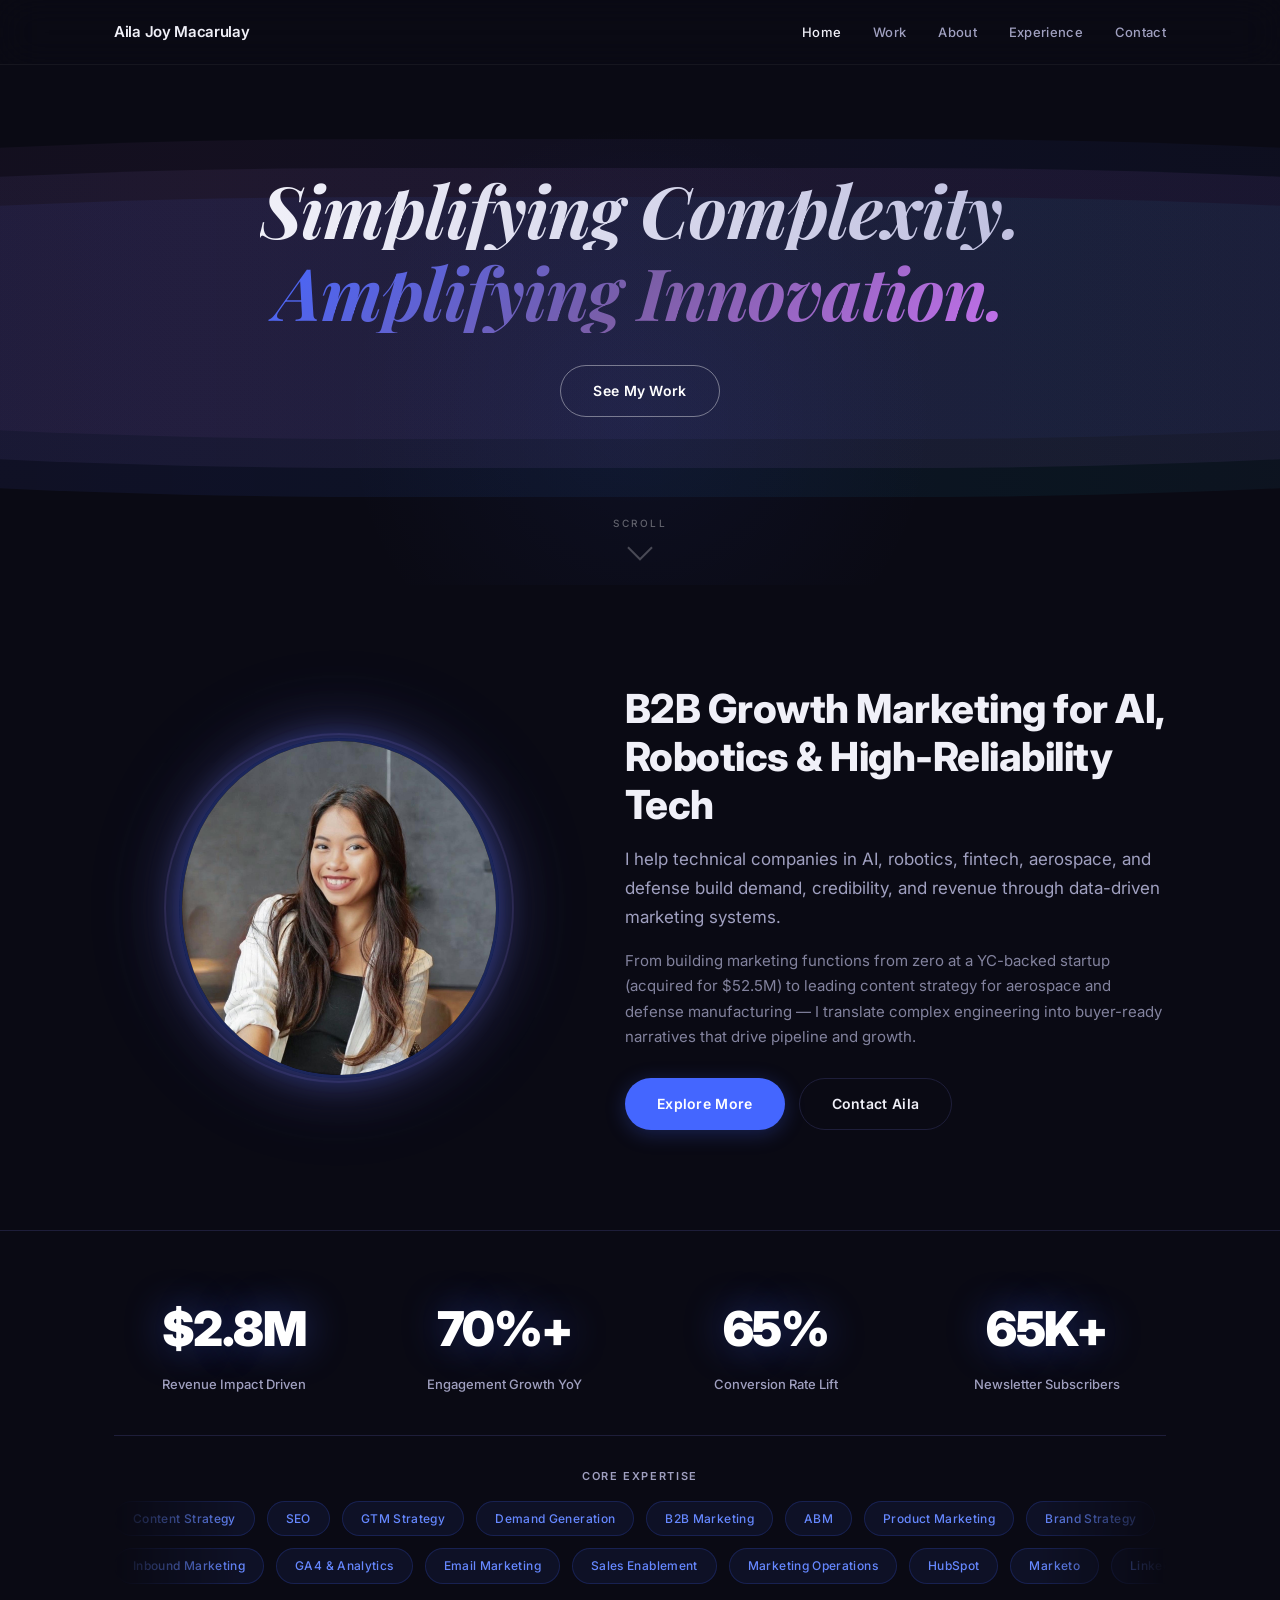
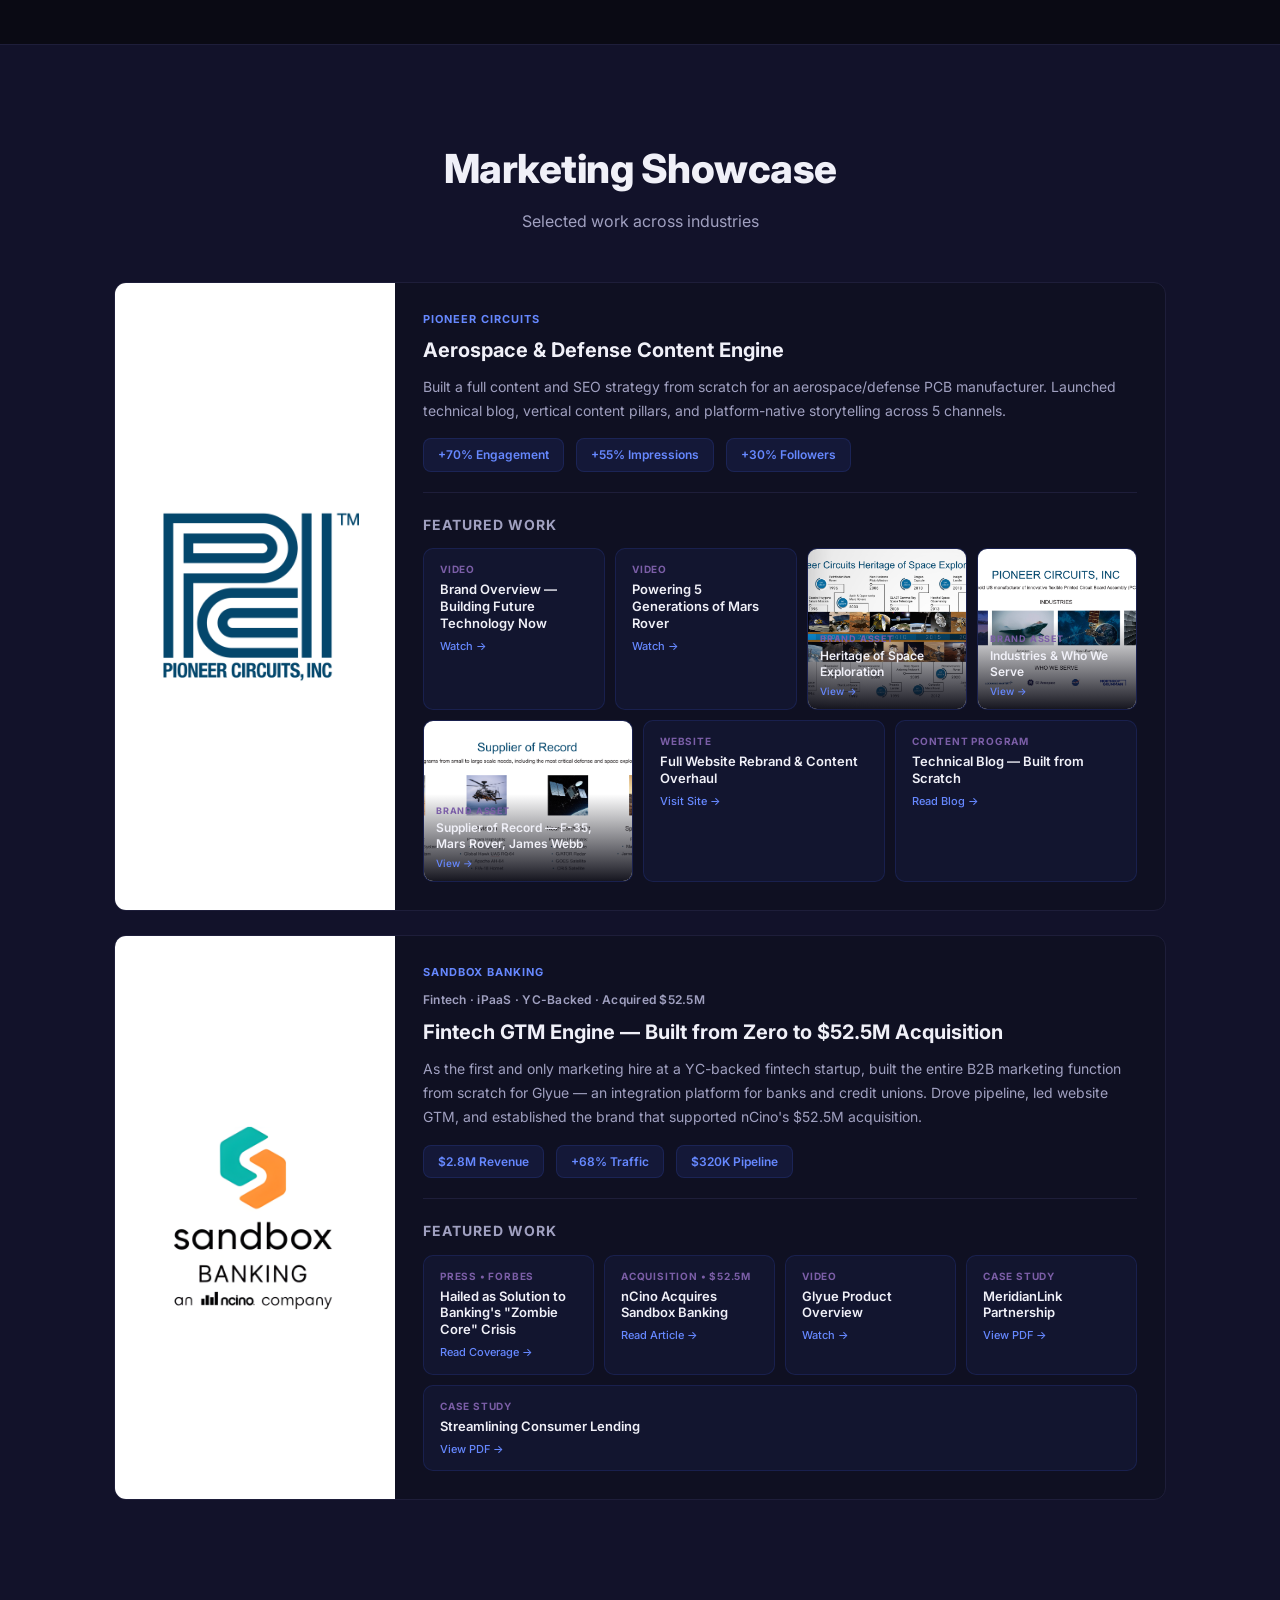
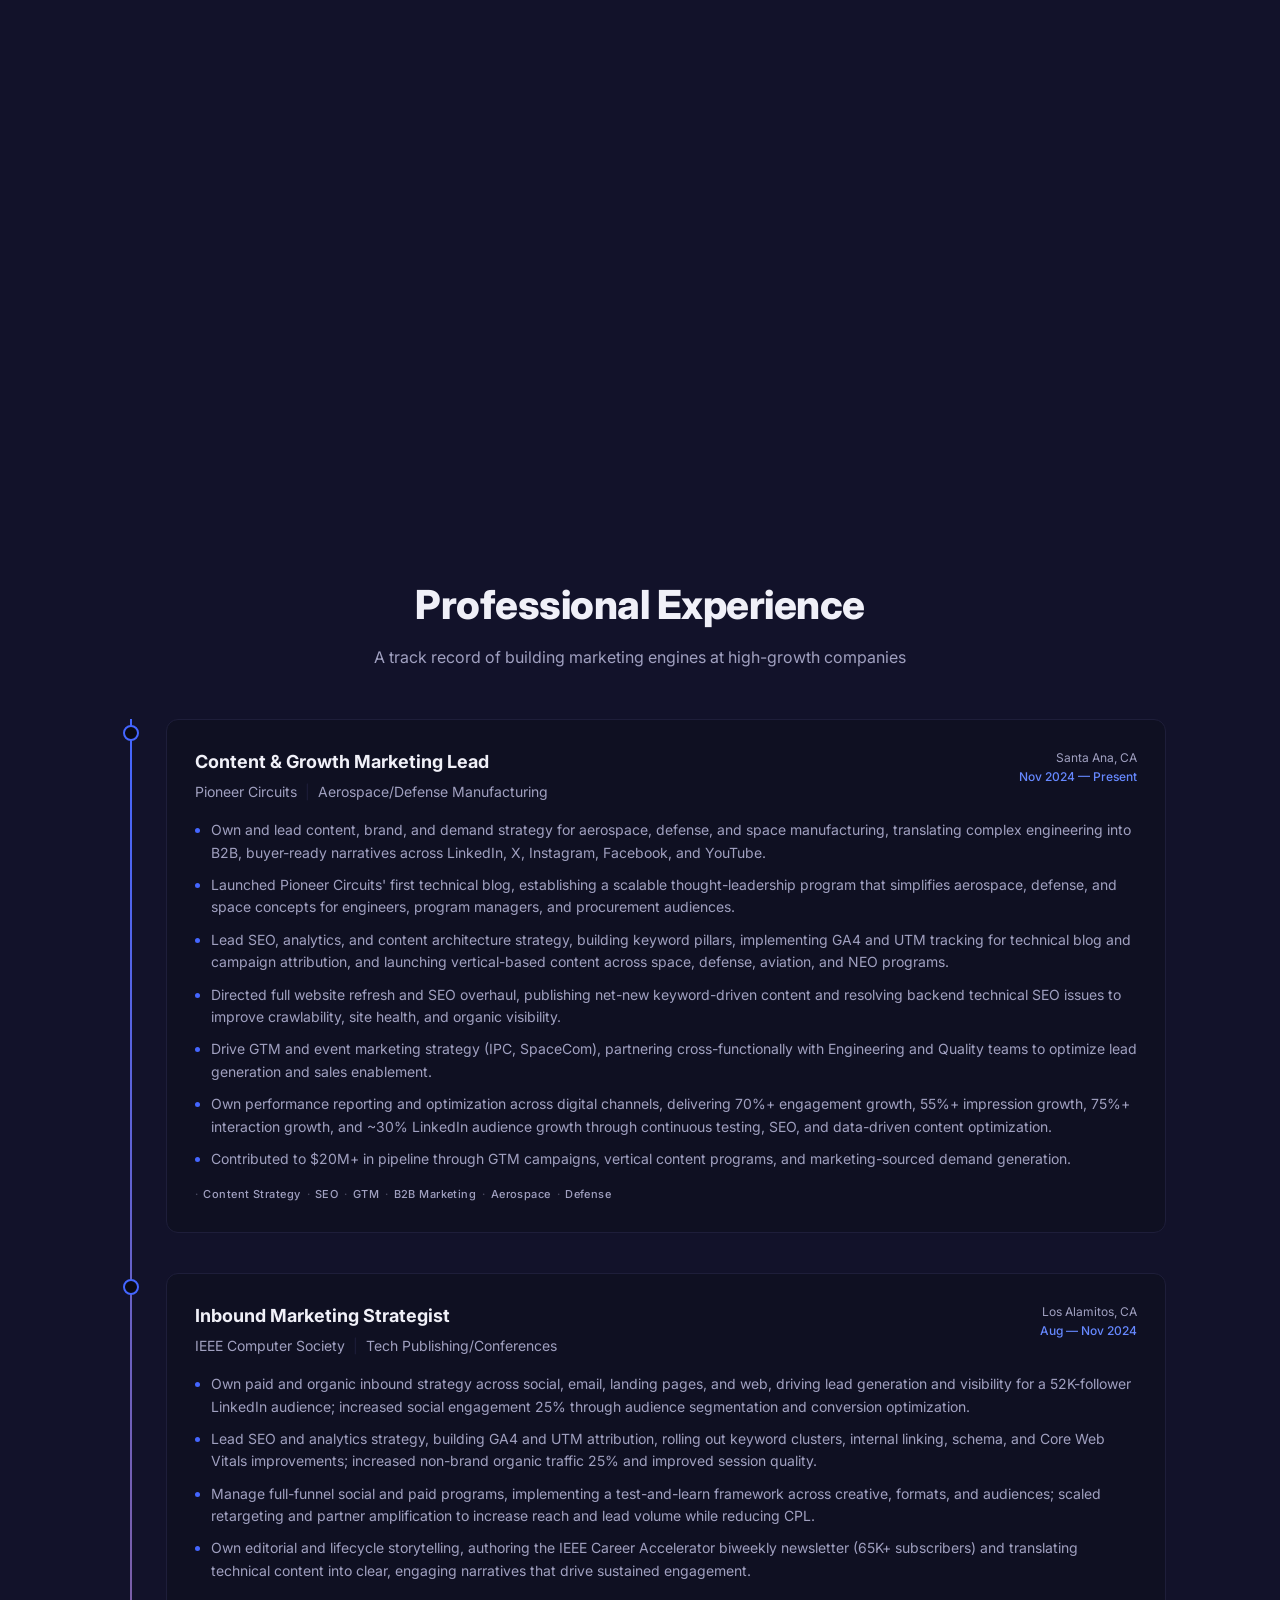
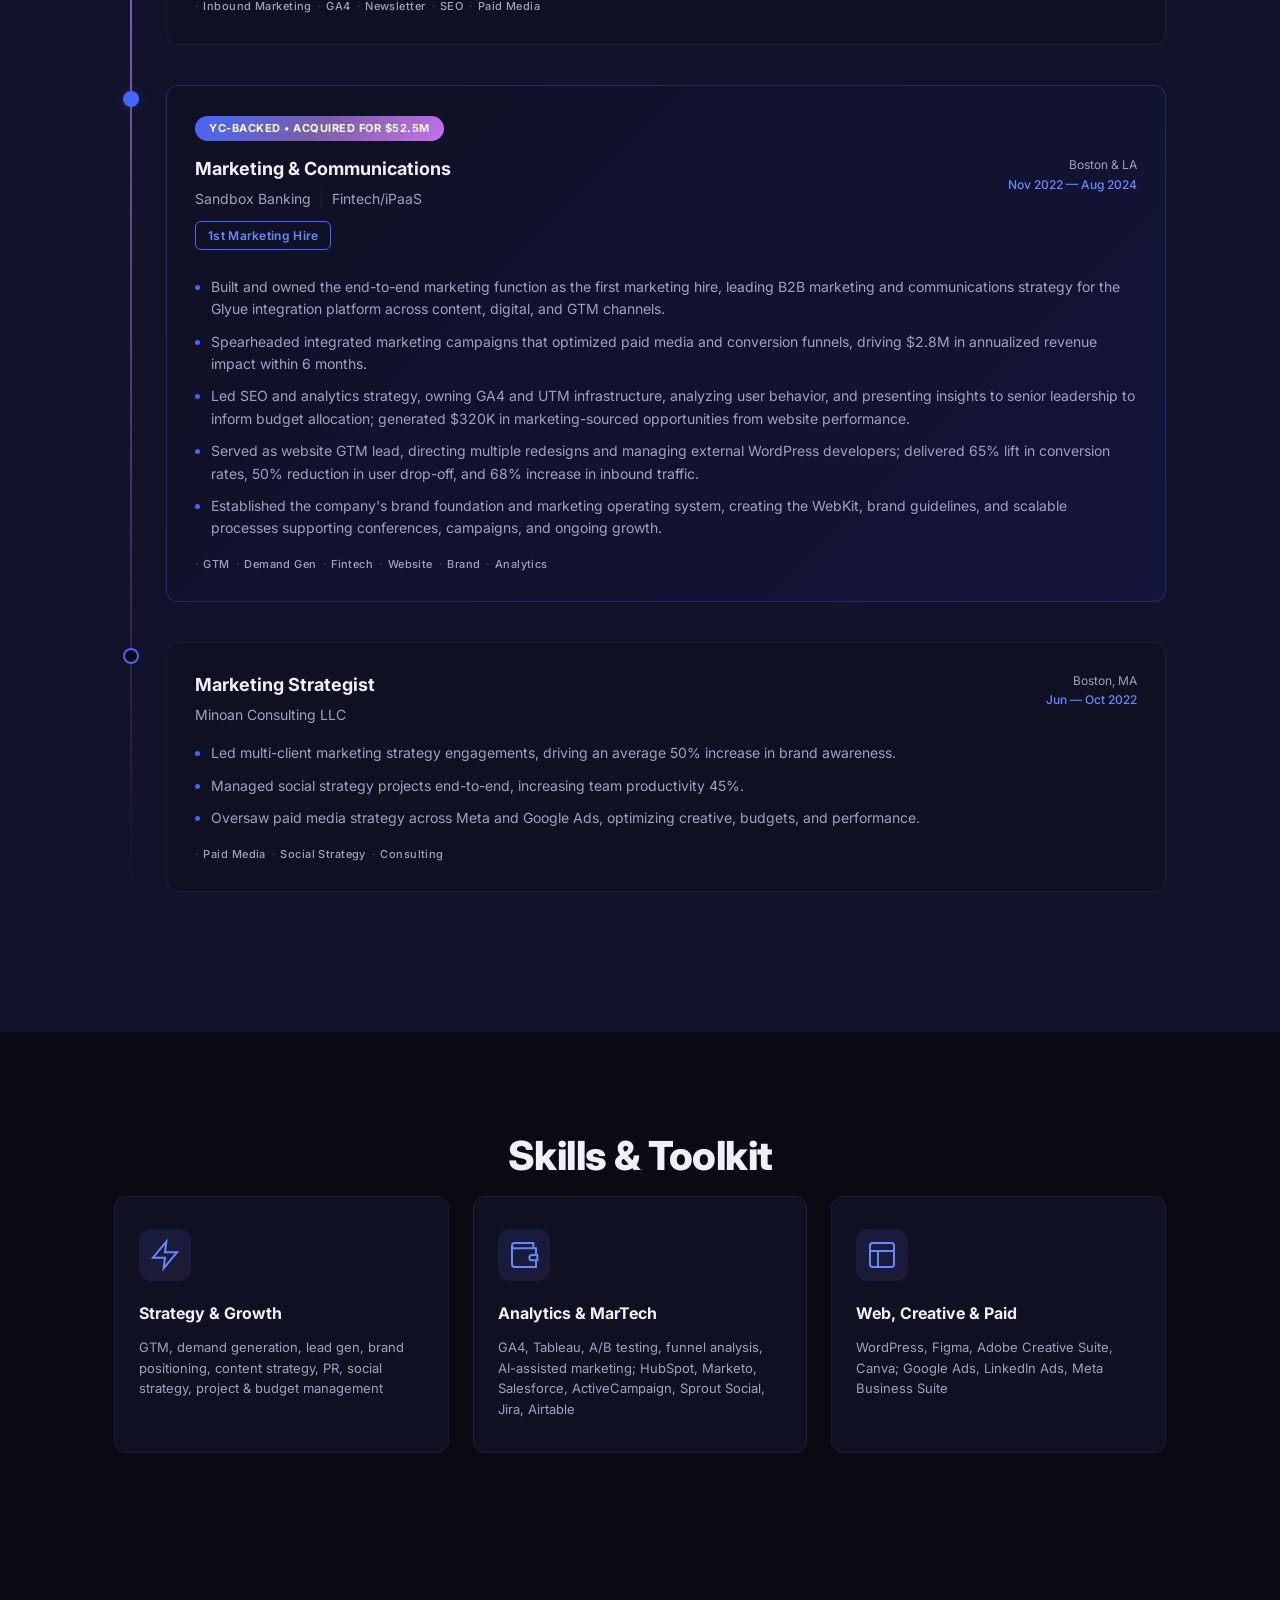
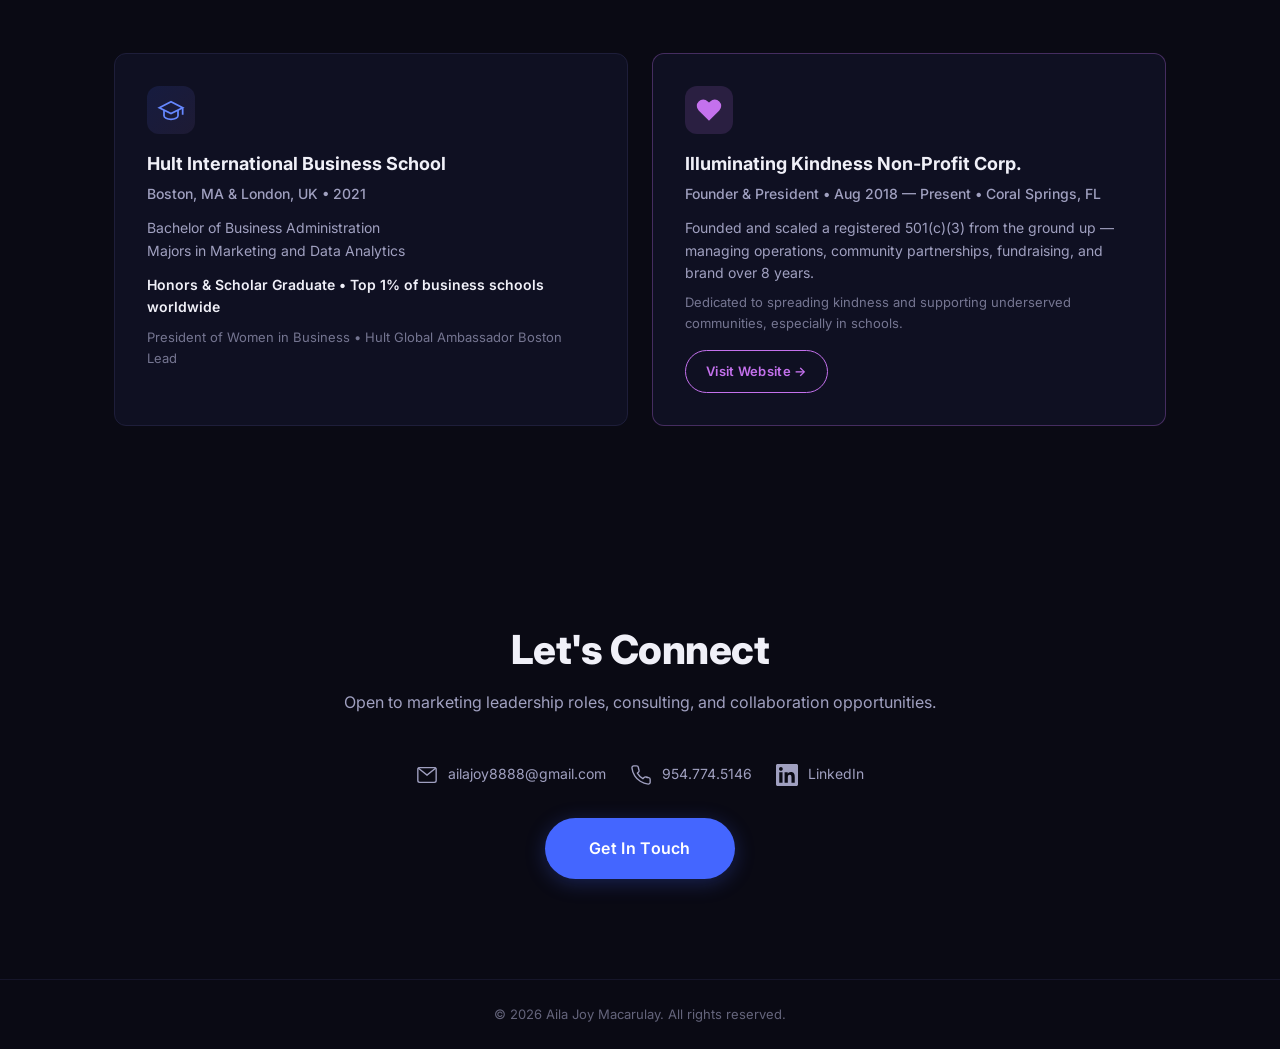
==== commit fd63c4c7: "Update experience section with expanded resume bullets and portfolio industry badge - Pioneer Circui" ====
--- a/index.html
+++ b/index.html
@@ -221,8 +221,9 @@
           </div>
           <div class="portfolio-info">
             <span class="portfolio-label">Sandbox Banking</span>
-            <h3>$2.8M Revenue Impact — First Marketing Hire</h3>
-            <p>Built the entire marketing function for a YC-backed fintech startup. Created brand identity, ran integrated campaigns, and managed website redesigns that lifted conversions 65%.</p>
+            <div class="portfolio-industry">Fintech · iPaaS · YC-Backed · Acquired $52.5M</div>
+            <h3>Fintech GTM Engine — Built from Zero to $52.5M Acquisition</h3>
+            <p>As the first and only marketing hire at a YC-backed fintech startup, built the entire B2B marketing function from scratch for Glyue — an integration platform for banks and credit unions. Drove pipeline, led website GTM, and established the brand that supported nCino's $52.5M acquisition.</p>
             <div class="portfolio-metrics">
               <span>$2.8M Revenue</span>
               <span>+68% Traffic</span>
@@ -330,7 +331,7 @@
           <div class="timeline-content">
             <div class="timeline-header">
               <div>
-                <h3>Content Marketing Lead</h3>
+                <h3>Content & Growth Marketing Lead</h3>
                 <div class="timeline-company">Pioneer Circuits <span class="divider">|</span> Aerospace/Defense Manufacturing</div>
               </div>
               <div class="timeline-meta">
@@ -339,15 +340,18 @@
               </div>
             </div>
             <ul class="timeline-details">
-              <li>Own and lead content, brand, and demand strategy for aerospace, defense, and space manufacturing across LinkedIn, X, Instagram, Facebook, and YouTube.</li>
-              <li>Launched Pioneer Circuits' first technical blog, establishing a scalable thought-leadership program for engineers, program managers, and procurement audiences.</li>
-              <li>Lead SEO and content architecture strategy, building keyword pillars and launching vertical-based content across space, defense, aviation, and NEO programs.</li>
-              <li>Directed full website refresh and SEO overhaul, resolving backend technical SEO issues to improve crawlability, site health, and organic visibility.</li>
-              <li>Deliver sustained YoY organic growth: engagement +70%, impressions +55%, interactions +75%, LinkedIn following +30%.</li>
+              <li>Own and lead content, brand, and demand strategy for aerospace, defense, and space manufacturing, translating complex engineering into B2B, buyer-ready narratives across LinkedIn, X, Instagram, Facebook, and YouTube.</li>
+              <li>Launched Pioneer Circuits' first technical blog, establishing a scalable thought-leadership program that simplifies aerospace, defense, and space concepts for engineers, program managers, and procurement audiences.</li>
+              <li>Lead SEO, analytics, and content architecture strategy, building keyword pillars, implementing GA4 and UTM tracking for technical blog and campaign attribution, and launching vertical-based content across space, defense, aviation, and NEO programs.</li>
+              <li>Directed full website refresh and SEO overhaul, publishing net-new keyword-driven content and resolving backend technical SEO issues to improve crawlability, site health, and organic visibility.</li>
+              <li>Drive GTM and event marketing strategy (IPC, SpaceCom), partnering cross-functionally with Engineering and Quality teams to optimize lead generation and sales enablement.</li>
+              <li>Own performance reporting and optimization across digital channels, delivering 70%+ engagement growth, 55%+ impression growth, 75%+ interaction growth, and ~30% LinkedIn audience growth through continuous testing, SEO, and data-driven content optimization.</li>
+              <li>Contributed to $20M+ in pipeline through GTM campaigns, vertical content programs, and marketing-sourced demand generation.</li>
             </ul>
             <div class="timeline-tags">
               <span class="tag">Content Strategy</span>
               <span class="tag">SEO</span>
+              <span class="tag">GTM</span>
               <span class="tag">B2B Marketing</span>
               <span class="tag">Aerospace</span>
               <span class="tag">Defense</span>
@@ -370,15 +374,17 @@
               </div>
             </div>
             <ul class="timeline-details">
-              <li>Owned paid and organic inbound strategy across social, email, landing pages, and web for a 52K-follower LinkedIn audience; increased social engagement 25%.</li>
-              <li>Built GA4 and UTM attribution infrastructure; increased non-brand organic traffic 25% and improved session quality.</li>
-              <li>Authored the IEEE Career Accelerator biweekly newsletter for 65K+ subscribers, translating technical content into engaging narratives.</li>
+              <li>Own paid and organic inbound strategy across social, email, landing pages, and web, driving lead generation and visibility for a 52K-follower LinkedIn audience; increased social engagement 25% through audience segmentation and conversion optimization.</li>
+              <li>Lead SEO and analytics strategy, building GA4 and UTM attribution, rolling out keyword clusters, internal linking, schema, and Core Web Vitals improvements; increased non-brand organic traffic 25% and improved session quality.</li>
+              <li>Manage full-funnel social and paid programs, implementing a test-and-learn framework across creative, formats, and audiences; scaled retargeting and partner amplification to increase reach and lead volume while reducing CPL.</li>
+              <li>Own editorial and lifecycle storytelling, authoring the IEEE Career Accelerator biweekly newsletter (65K+ subscribers) and translating technical content into clear, engaging narratives that drive sustained engagement.</li>
             </ul>
             <div class="timeline-tags">
               <span class="tag">Inbound Marketing</span>
               <span class="tag">GA4</span>
               <span class="tag">Newsletter</span>
               <span class="tag">SEO</span>
+              <span class="tag">Paid Media</span>
             </div>
           </div>
         </div>
@@ -400,11 +406,11 @@
             </div>
             <div class="first-hire-badge">1st Marketing Hire</div>
             <ul class="timeline-details">
-              <li>Built and owned the end-to-end marketing function, leading B2B strategy for the Glyue integration platform across content, digital, and GTM channels.</li>
-              <li>Spearheaded integrated campaigns that drove $2.8M in annualized revenue impact within 6 months.</li>
-              <li>Generated $320K in marketing-sourced opportunities from website performance through SEO and analytics strategy.</li>
-              <li>Delivered 65% lift in conversion rates, 50% reduction in user drop-off, and 68% increase in inbound traffic.</li>
-              <li>Established brand foundation and marketing operating system — brand guidelines, WebKit, and scalable processes.</li>
+              <li>Built and owned the end-to-end marketing function as the first marketing hire, leading B2B marketing and communications strategy for the Glyue integration platform across content, digital, and GTM channels.</li>
+              <li>Spearheaded integrated marketing campaigns that optimized paid media and conversion funnels, driving $2.8M in annualized revenue impact within 6 months.</li>
+              <li>Led SEO and analytics strategy, owning GA4 and UTM infrastructure, analyzing user behavior, and presenting insights to senior leadership to inform budget allocation; generated $320K in marketing-sourced opportunities from website performance.</li>
+              <li>Served as website GTM lead, directing multiple redesigns and managing external WordPress developers; delivered 65% lift in conversion rates, 50% reduction in user drop-off, and 68% increase in inbound traffic.</li>
+              <li>Established the company's brand foundation and marketing operating system, creating the WebKit, brand guidelines, and scalable processes supporting conferences, campaigns, and ongoing growth.</li>
             </ul>
             <div class="timeline-tags">
               <span class="tag">GTM</span>
@@ -412,6 +418,7 @@
               <span class="tag">Fintech</span>
               <span class="tag">Website</span>
               <span class="tag">Brand</span>
+              <span class="tag">Analytics</span>
             </div>
           </div>
         </div>
--- a/styles.css
+++ b/styles.css
@@ -843,6 +843,14 @@
   display: block;
 }
 
+.portfolio-industry {
+  font-size: 12px;
+  font-weight: 600;
+  color: var(--text-secondary);
+  margin-bottom: 10px;
+  letter-spacing: 0.02em;
+}
+
 .portfolio-info h3 {
   font-size: 20px;
   font-weight: 700;
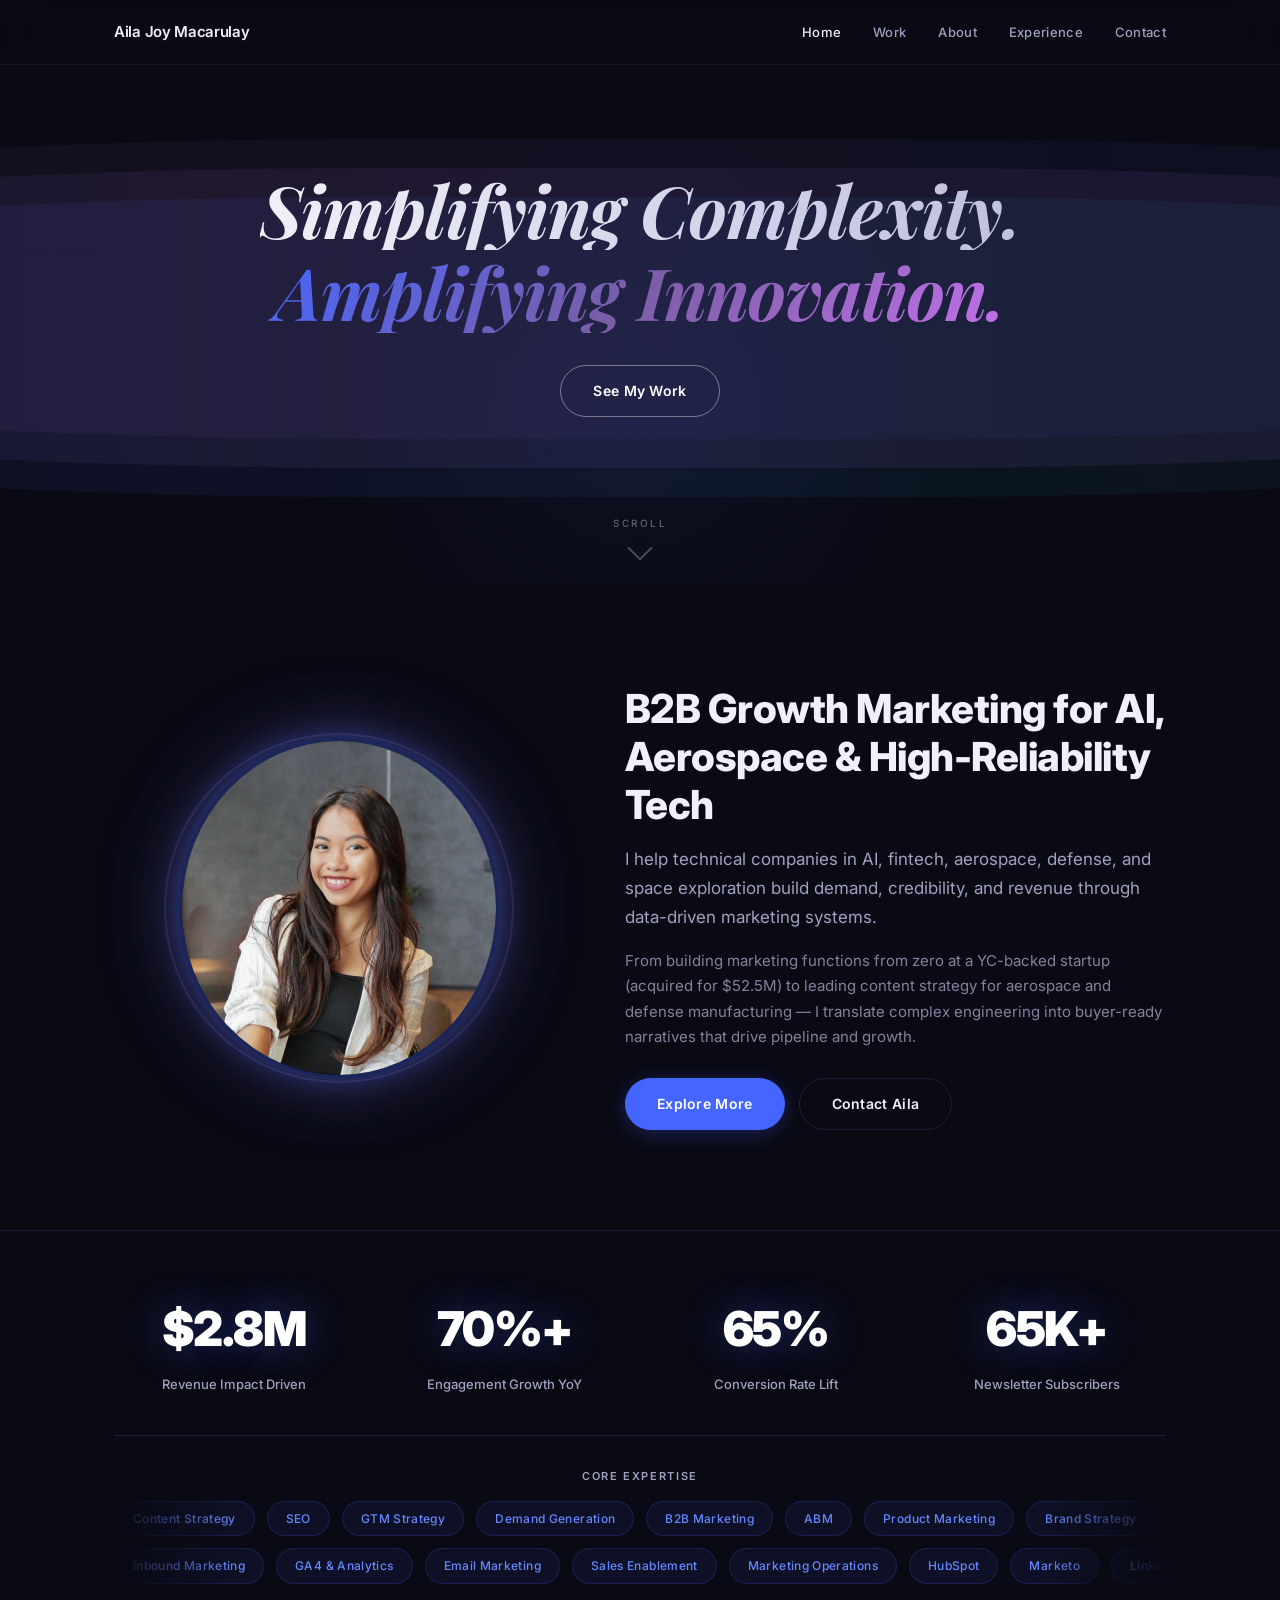
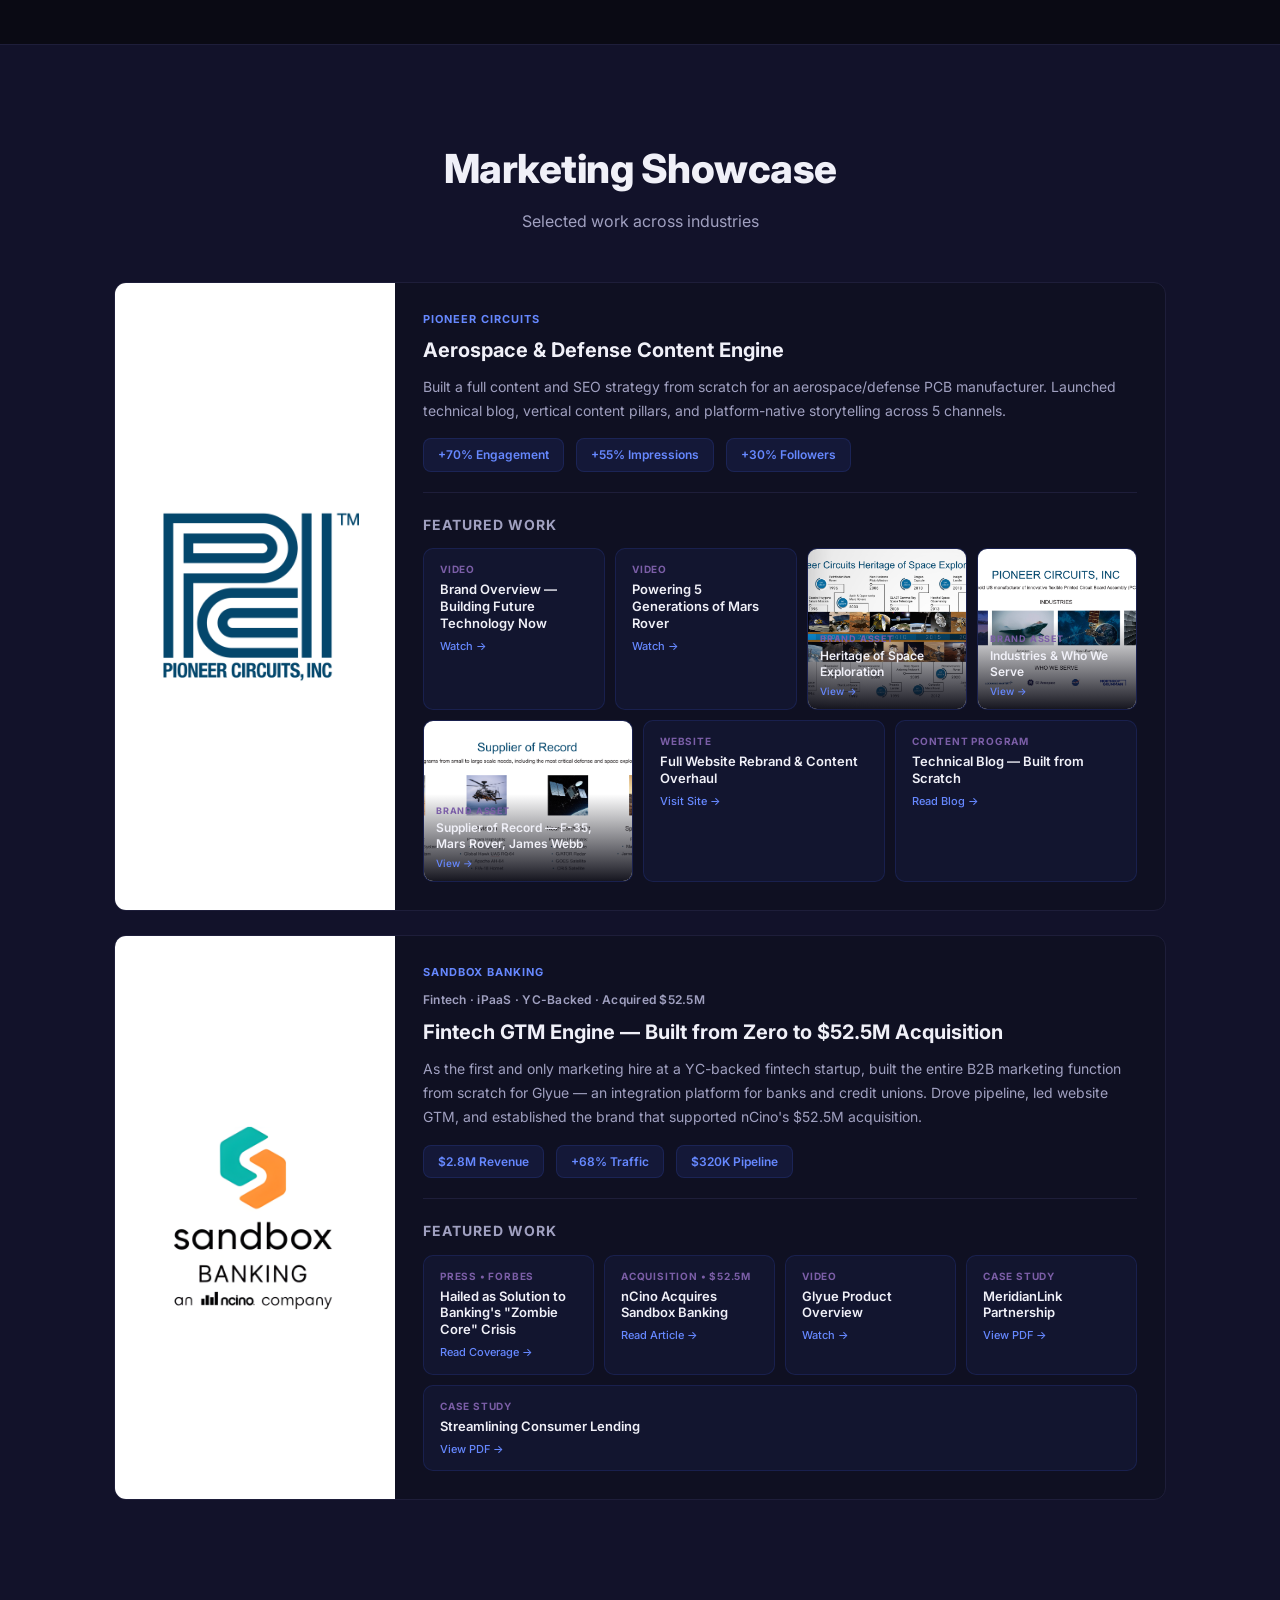
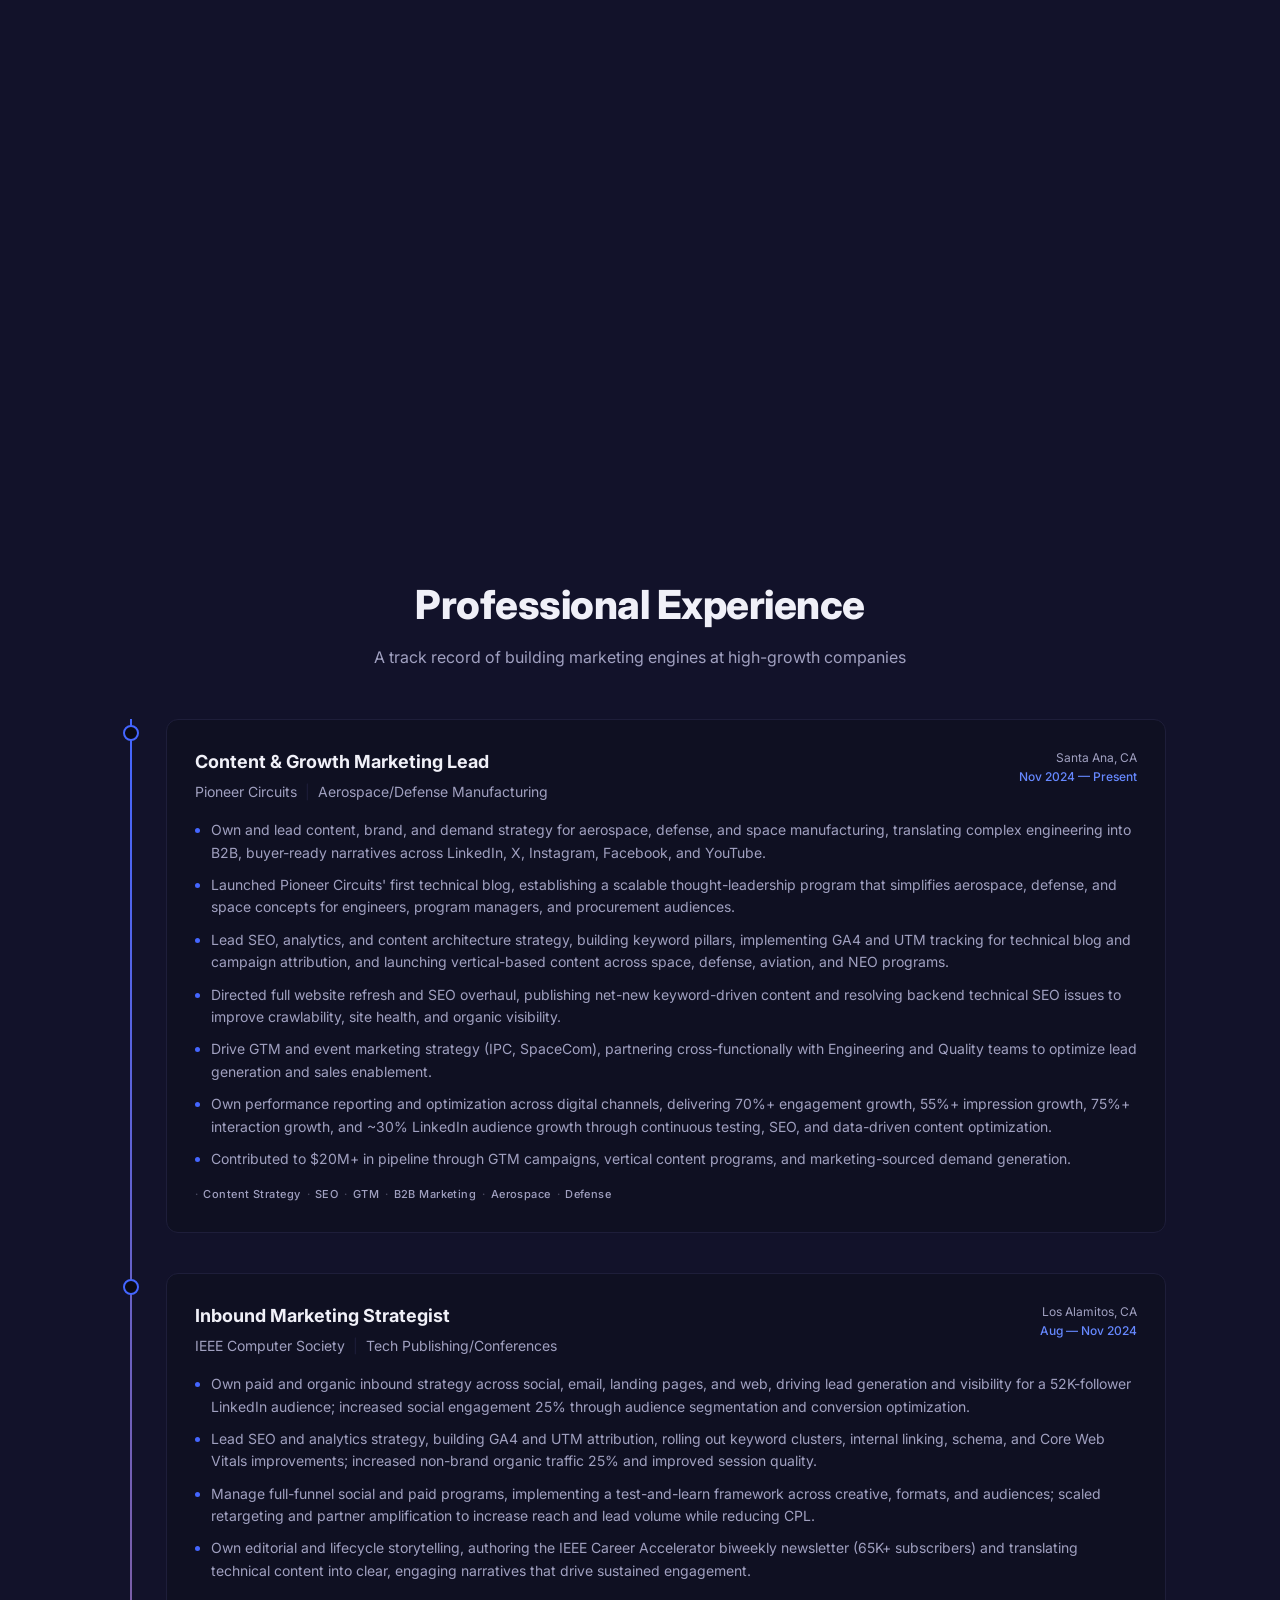
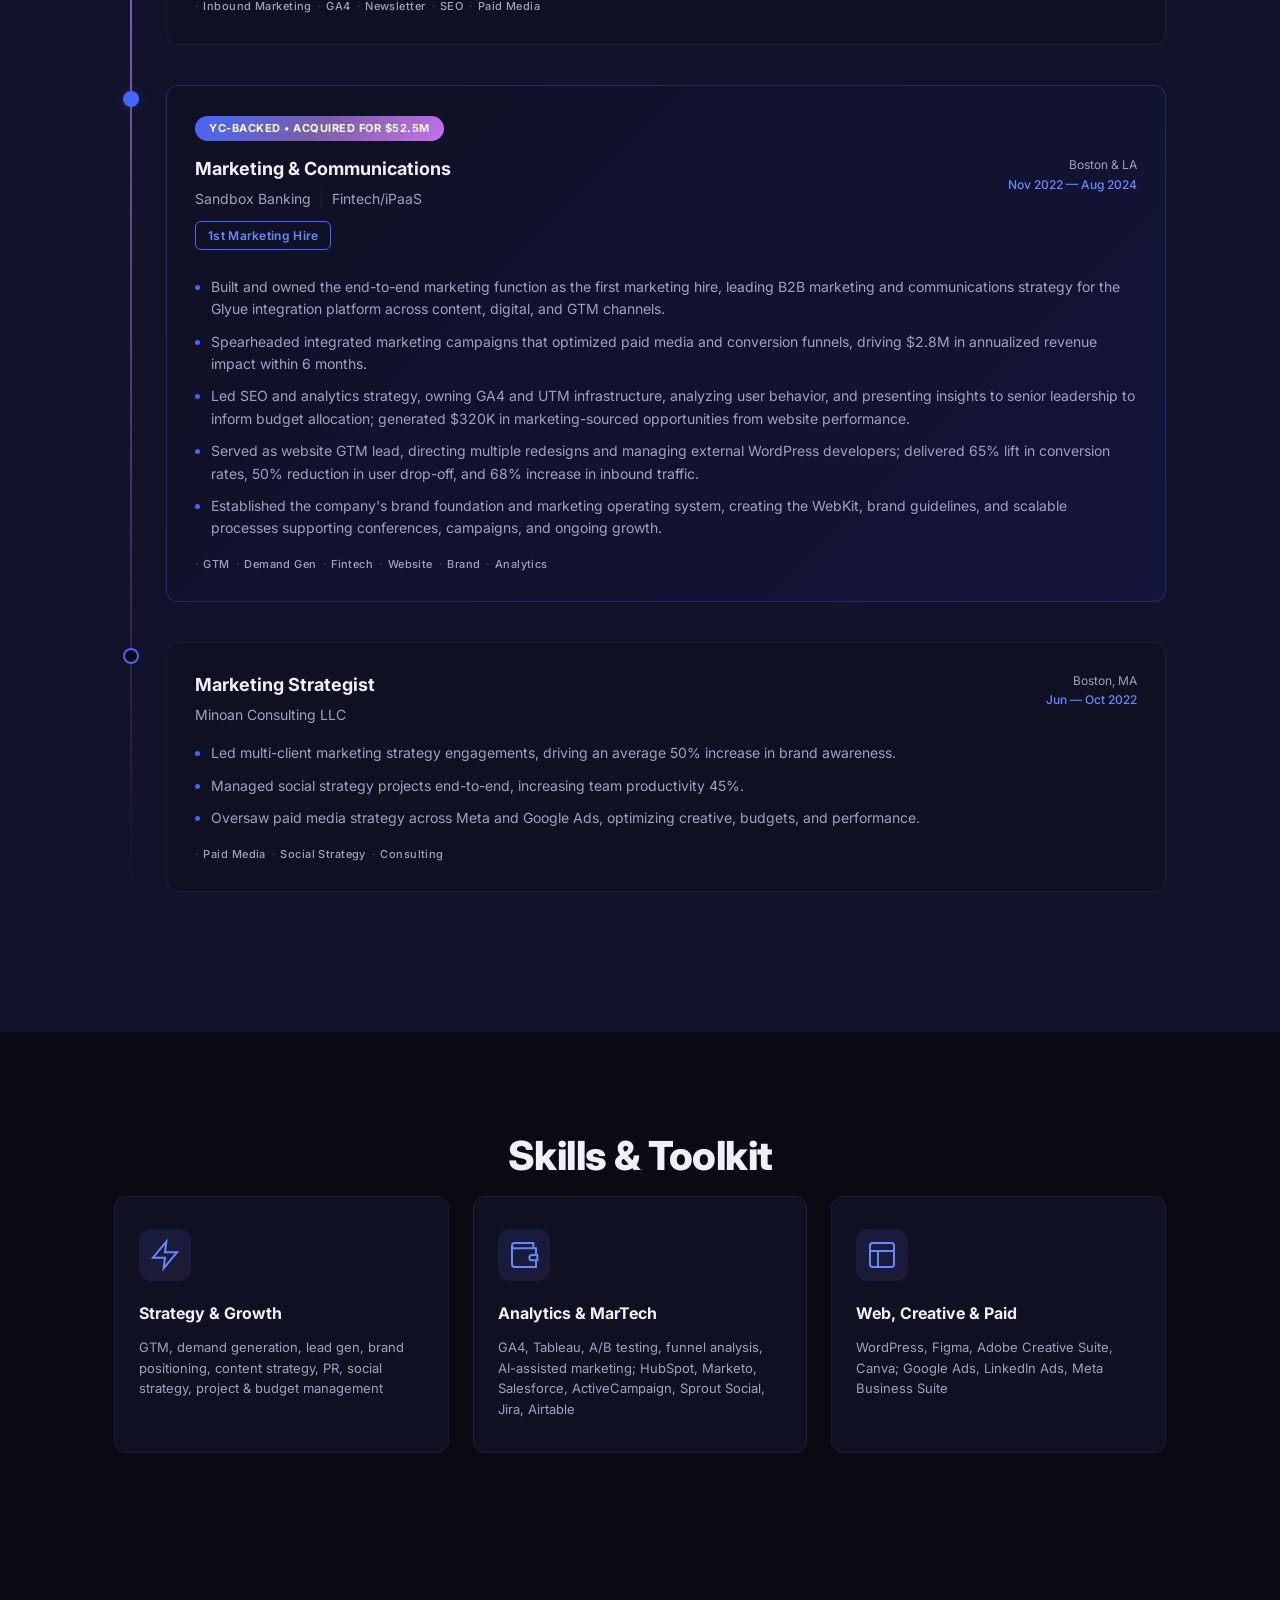
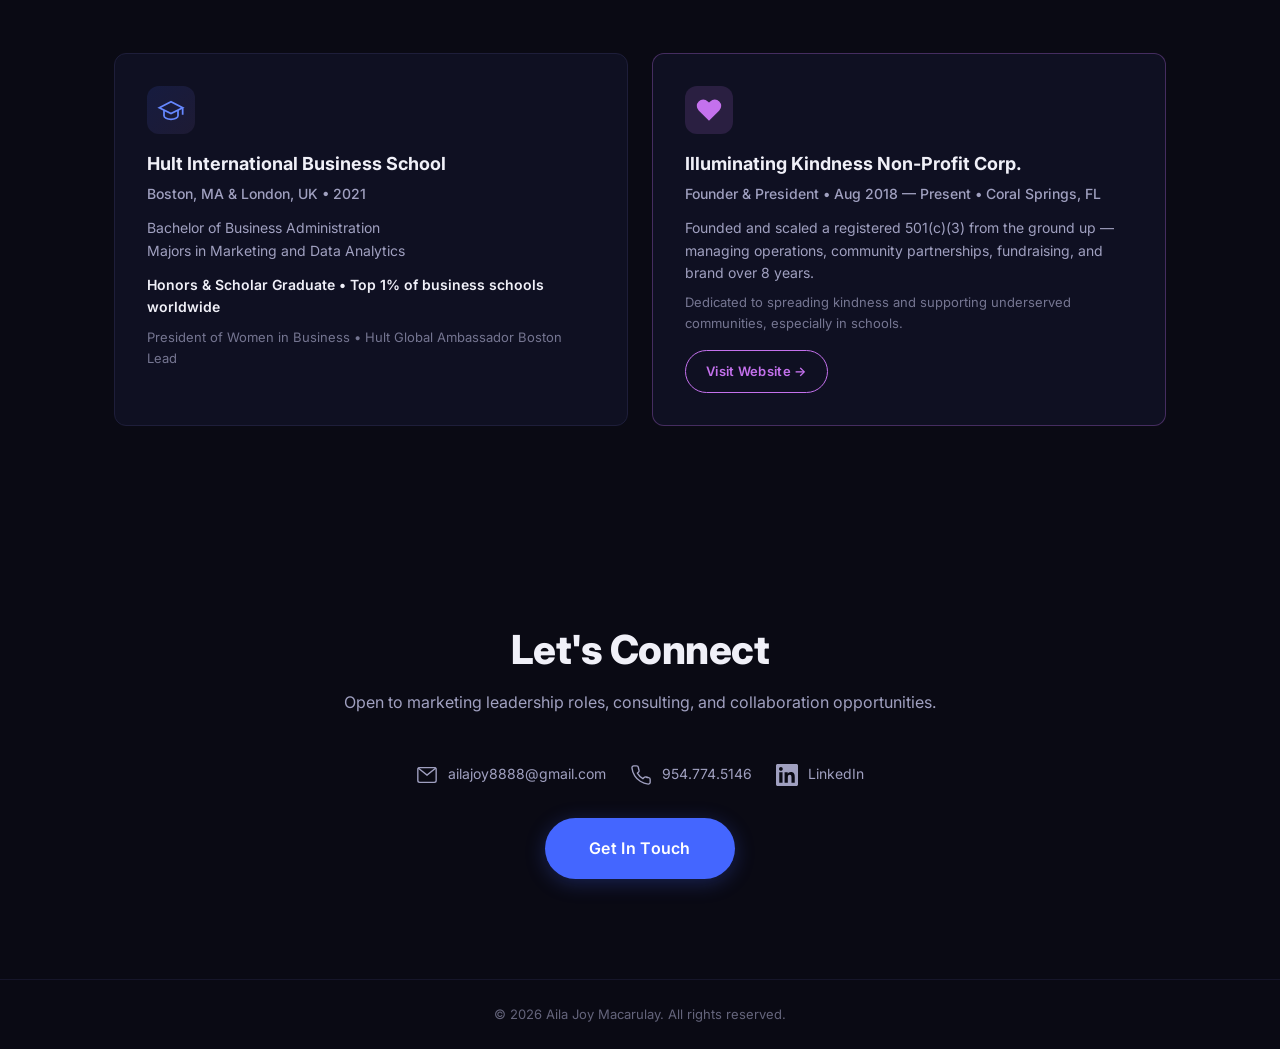
==== commit e86312f5: "Replace robotics with accurate industry focus (aerospace, space exploration) Removed robotics from t" ====
--- a/index.html
+++ b/index.html
@@ -3,8 +3,8 @@
 <head>
   <meta charset="UTF-8">
   <meta name="viewport" content="width=device-width, initial-scale=1.0">
-  <title>Aila Joy Macarulay | Marketing for AI, Robotics & High-Reliability Tech</title>
-  <meta name="description" content="B2B growth marketer for AI, robotics, fintech, aerospace, and defense tech. Data-driven marketing systems that build demand, credibility, and revenue for technical companies.">
+  <title>Aila Joy Macarulay | Marketing for AI, Aerospace & High-Reliability Tech</title>
+  <meta name="description" content="B2B growth marketer for AI, fintech, aerospace, defense, and space exploration. Data-driven marketing systems that build demand, credibility, and revenue for technical companies.">
   <link rel="preconnect" href="https://fonts.googleapis.com">
   <link rel="preconnect" href="https://fonts.gstatic.com" crossorigin>
   <link href="https://fonts.googleapis.com/css2?family=Inter:wght@300;400;500;600;700;800;900&family=Playfair+Display:ital,wght@0,700;1,700&display=swap" rel="stylesheet">
@@ -64,8 +64,8 @@
           </div>
         </div>
         <div class="about-text">
-          <h2 class="section-title">B2B Growth Marketing for AI, Robotics & High-Reliability Tech</h2>
-          <p class="about-desc">I help technical companies in AI, robotics, fintech, aerospace, and defense build demand, credibility, and revenue through data-driven marketing systems.</p>
+          <h2 class="section-title">B2B Growth Marketing for AI, Aerospace & High-Reliability Tech</h2>
+          <p class="about-desc">I help technical companies in AI, fintech, aerospace, defense, and space exploration build demand, credibility, and revenue through data-driven marketing systems.</p>
           <p class="about-detail">From building marketing functions from zero at a YC-backed startup (acquired for $52.5M) to leading content strategy for aerospace and defense manufacturing — I translate complex engineering into buyer-ready narratives that drive pipeline and growth.</p>
           <div class="about-buttons">
             <a href="#experience" class="btn btn-primary">Explore More</a>
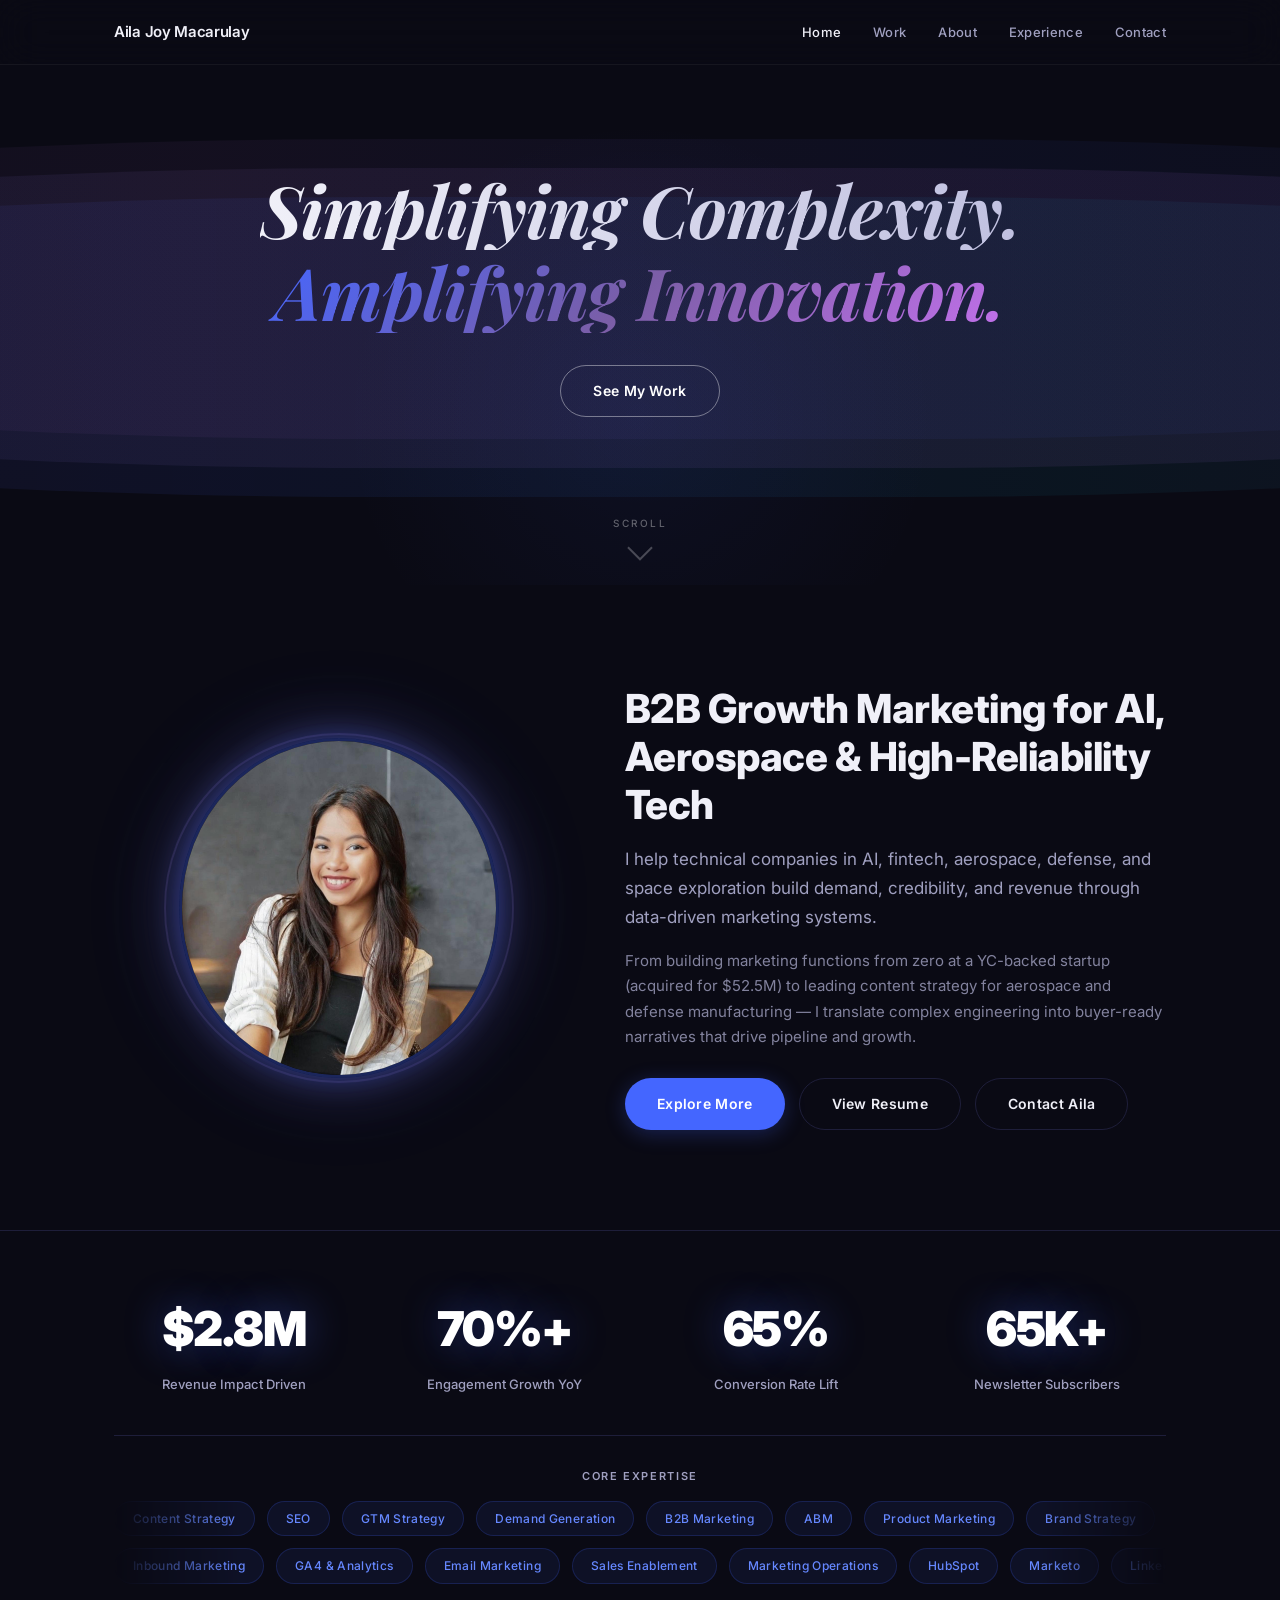
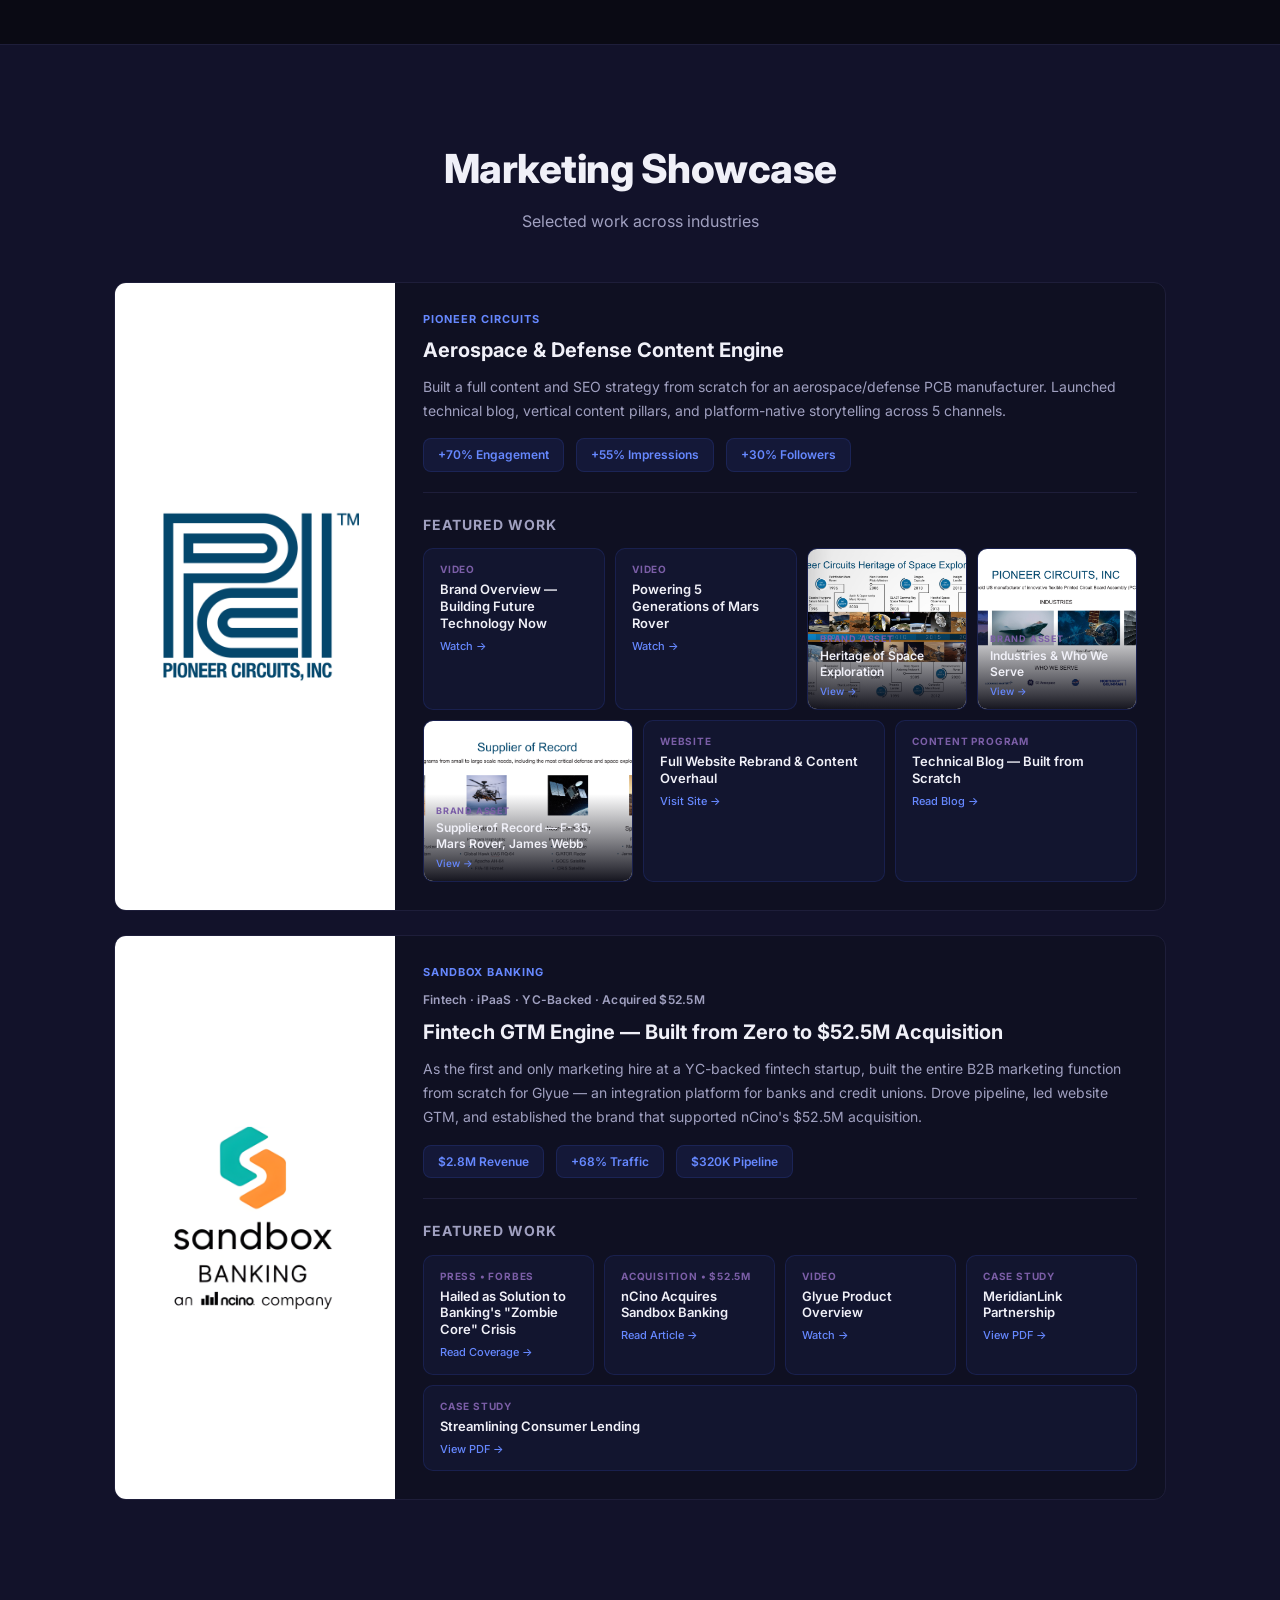
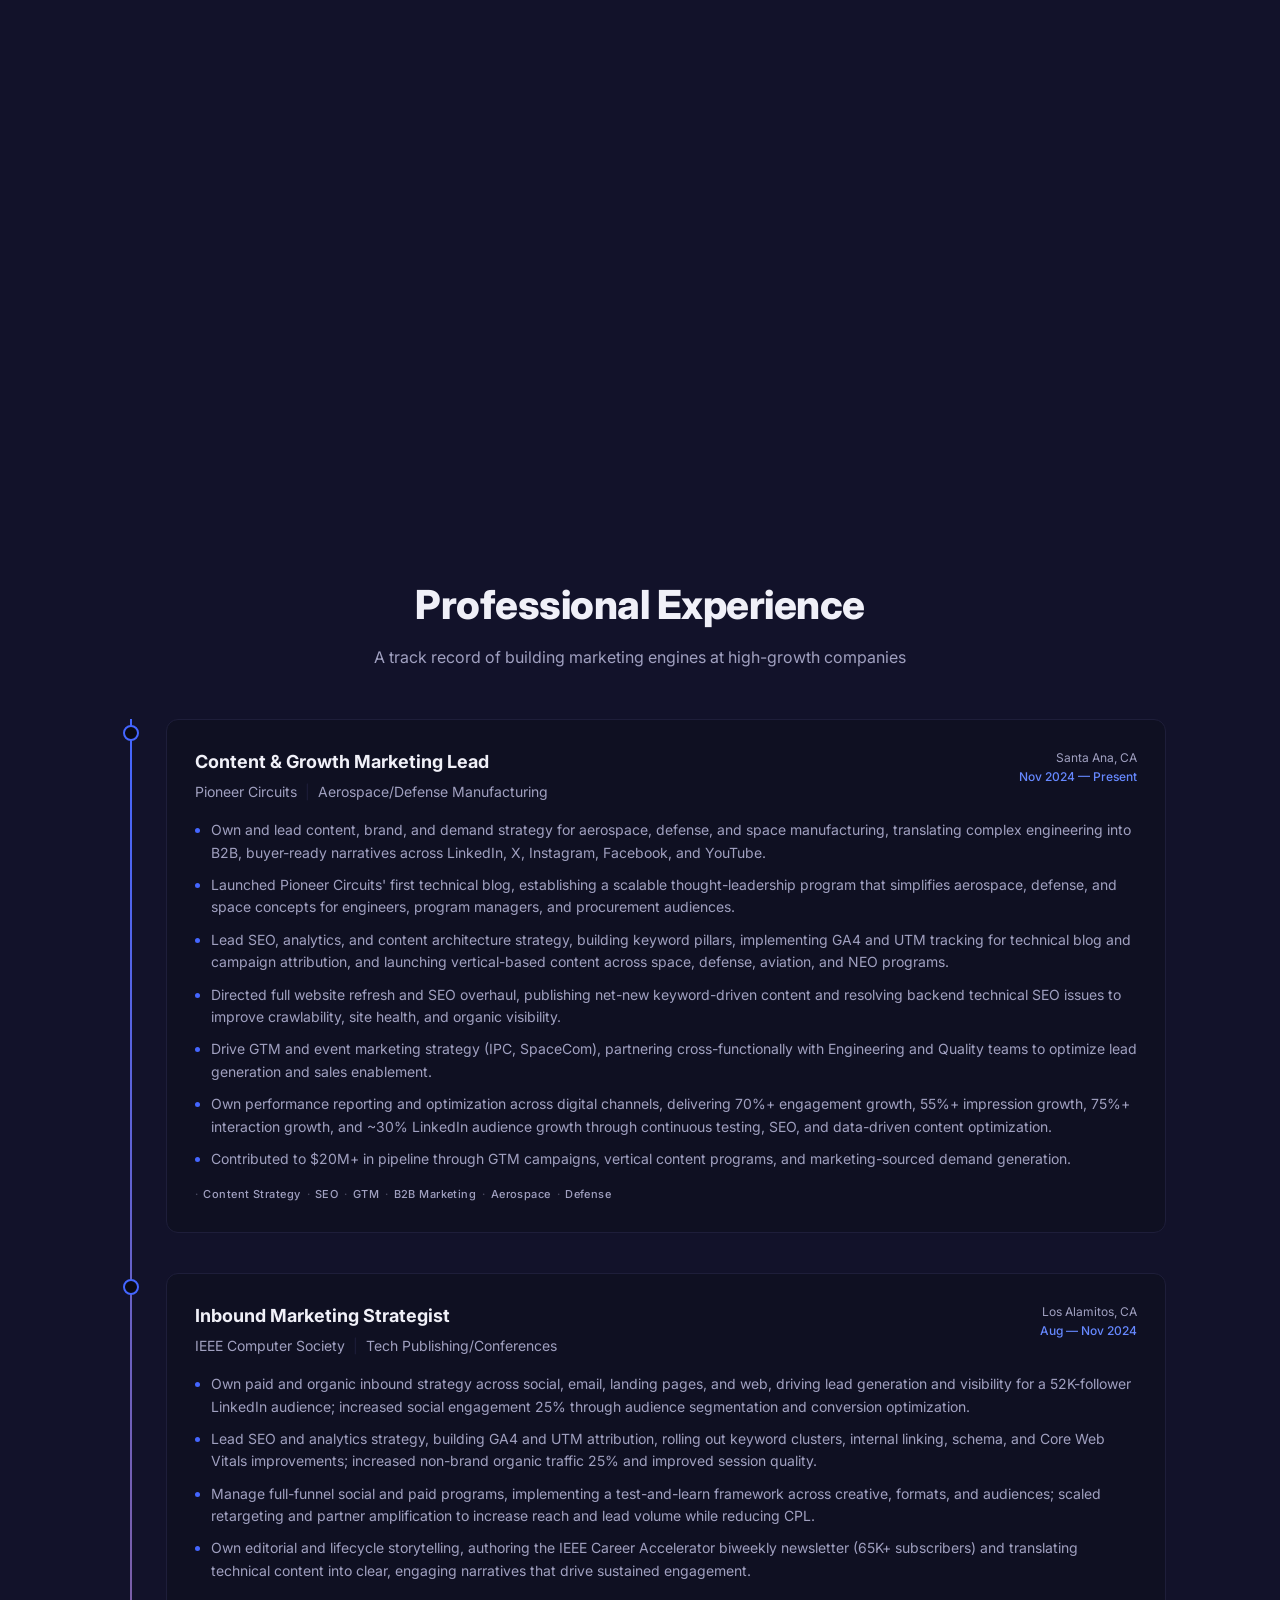
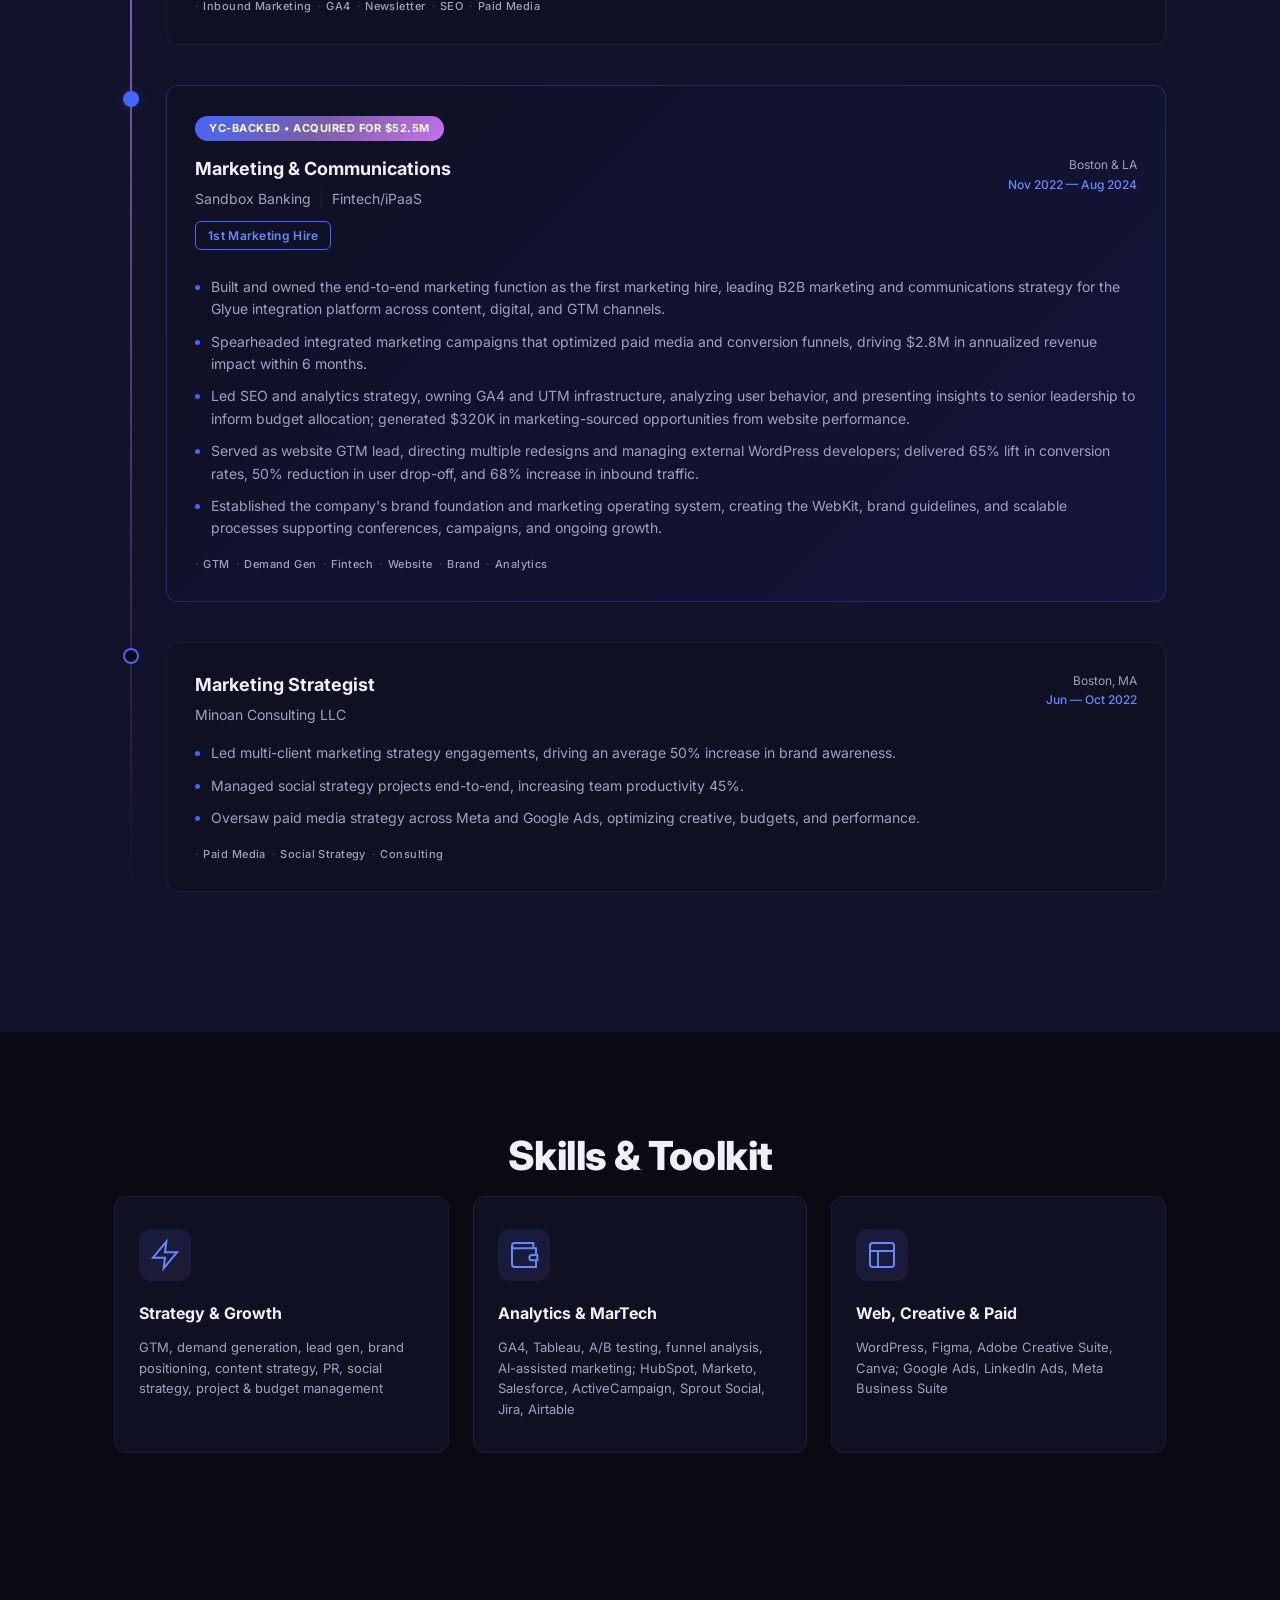
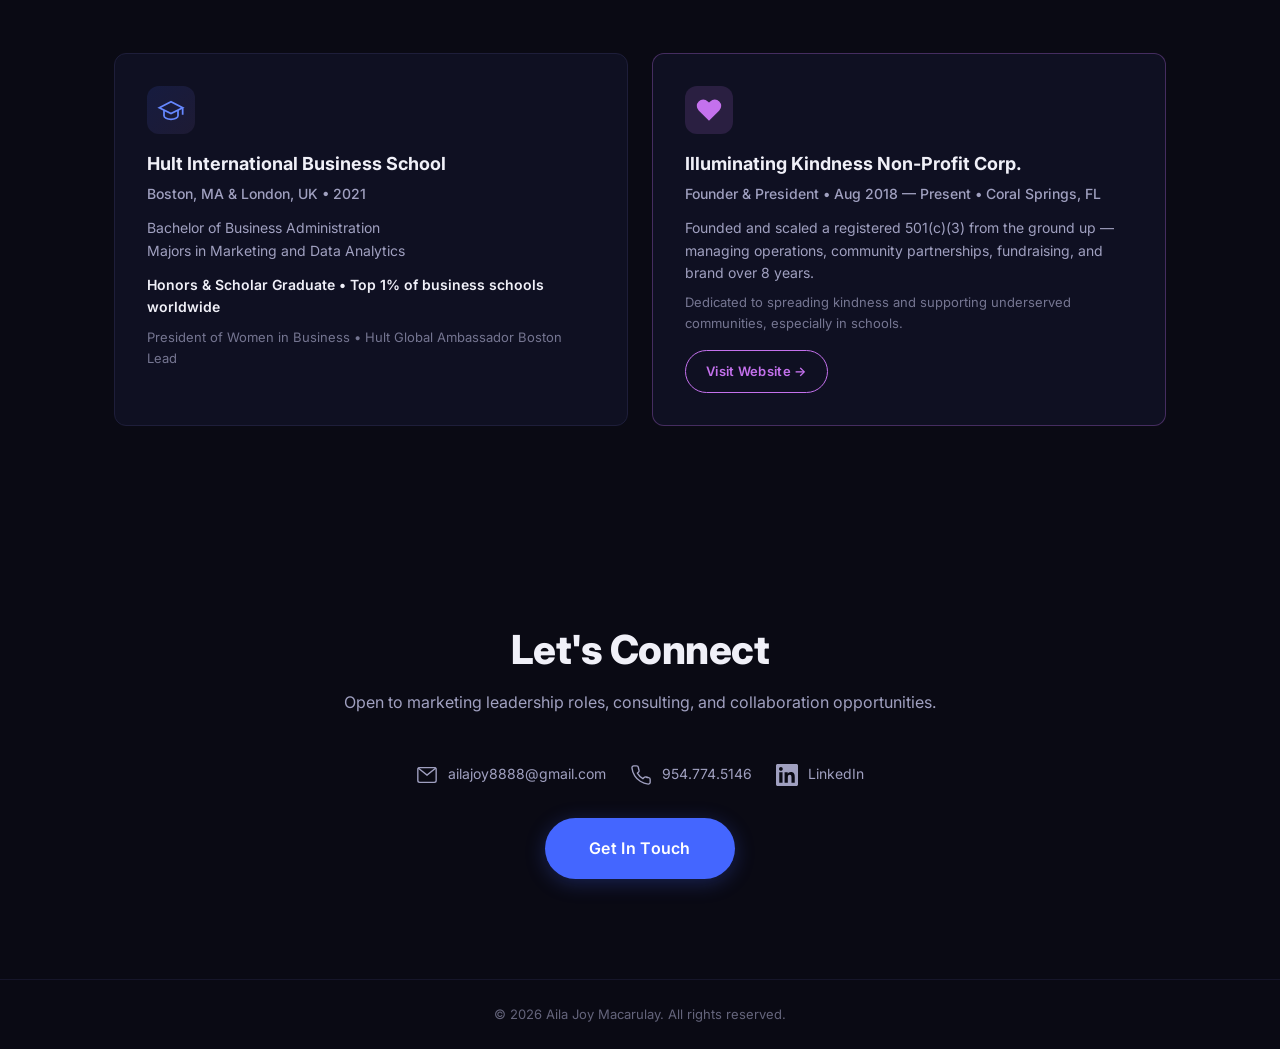
==== commit 1a42baf5: "Add AI-optimized resume page and View Resume button - resume.html: updated resume with AI/emerging t" ====
--- a/index.html
+++ b/index.html
@@ -69,6 +69,7 @@
           <p class="about-detail">From building marketing functions from zero at a YC-backed startup (acquired for $52.5M) to leading content strategy for aerospace and defense manufacturing — I translate complex engineering into buyer-ready narratives that drive pipeline and growth.</p>
           <div class="about-buttons">
             <a href="#experience" class="btn btn-primary">Explore More</a>
+            <a href="resume.html" target="_blank" class="btn btn-outline">View Resume</a>
             <a href="#contact" class="btn btn-outline">Contact Aila</a>
           </div>
         </div>
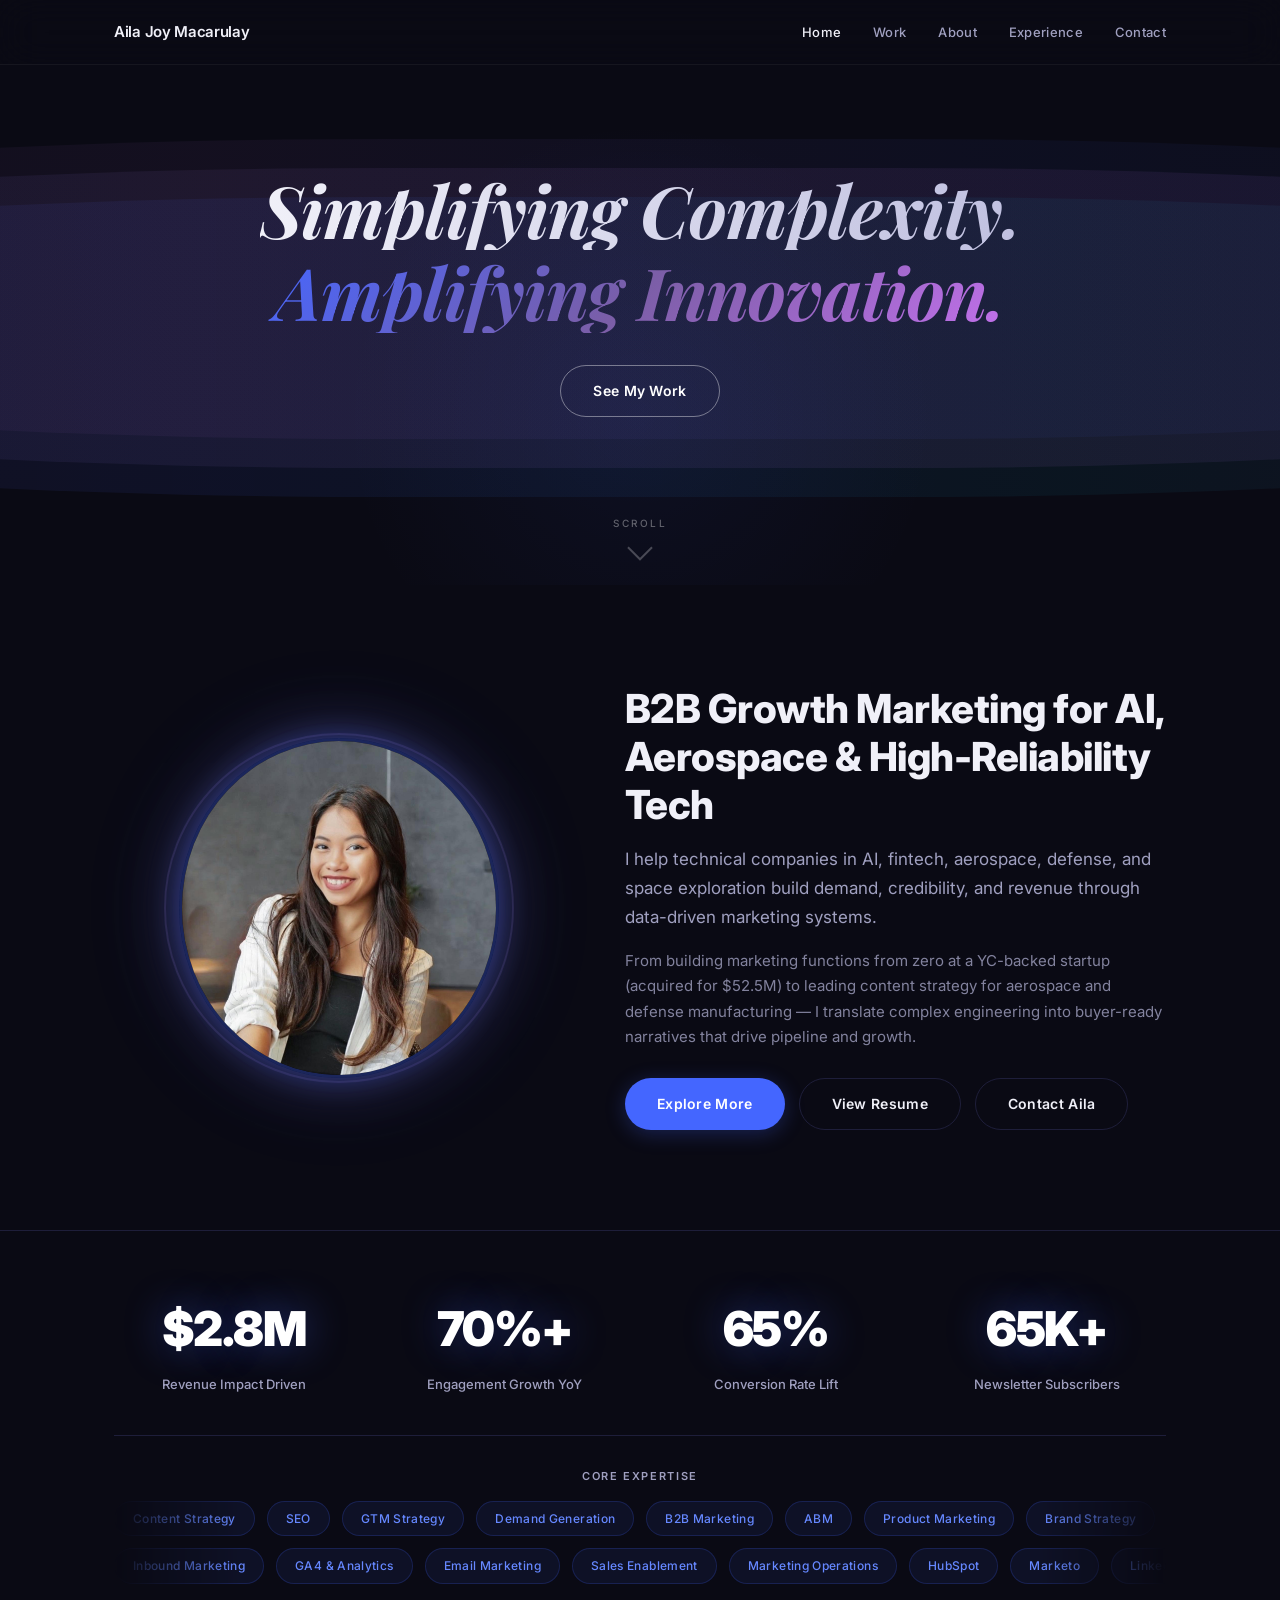
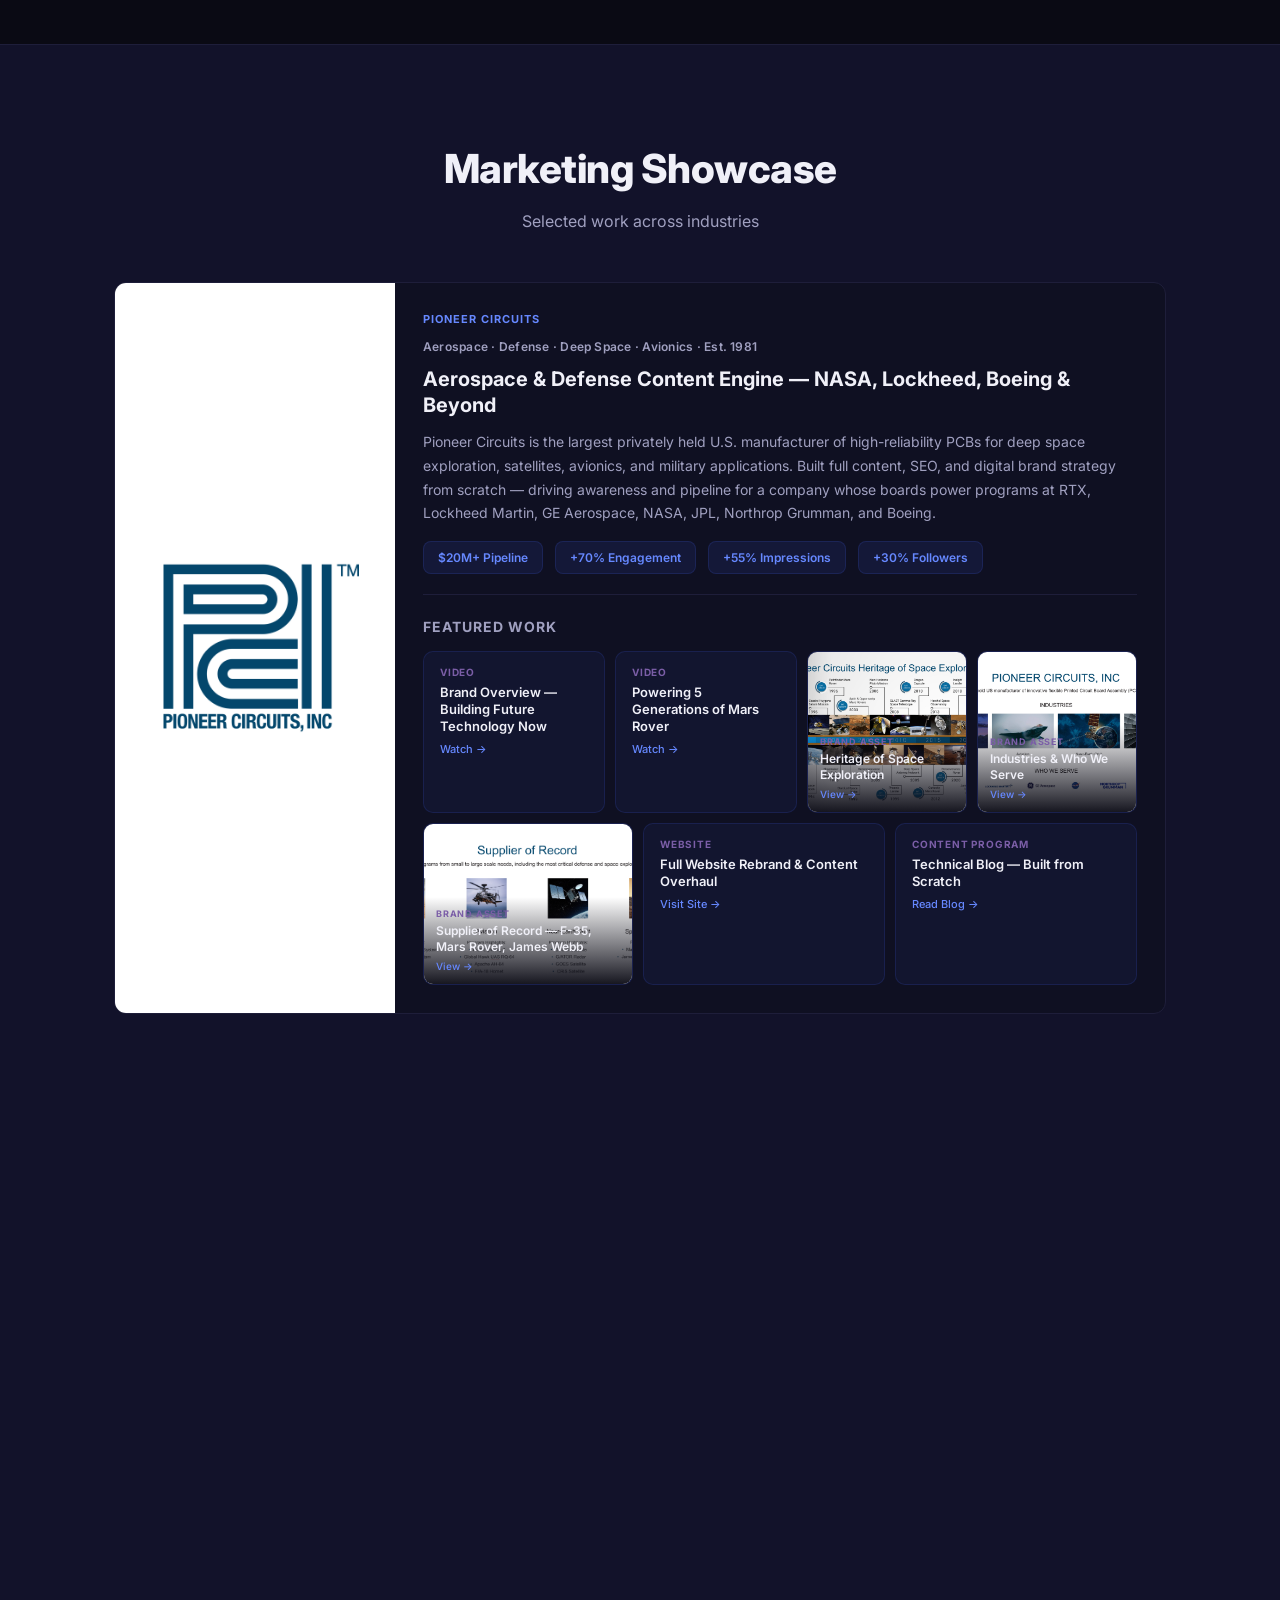
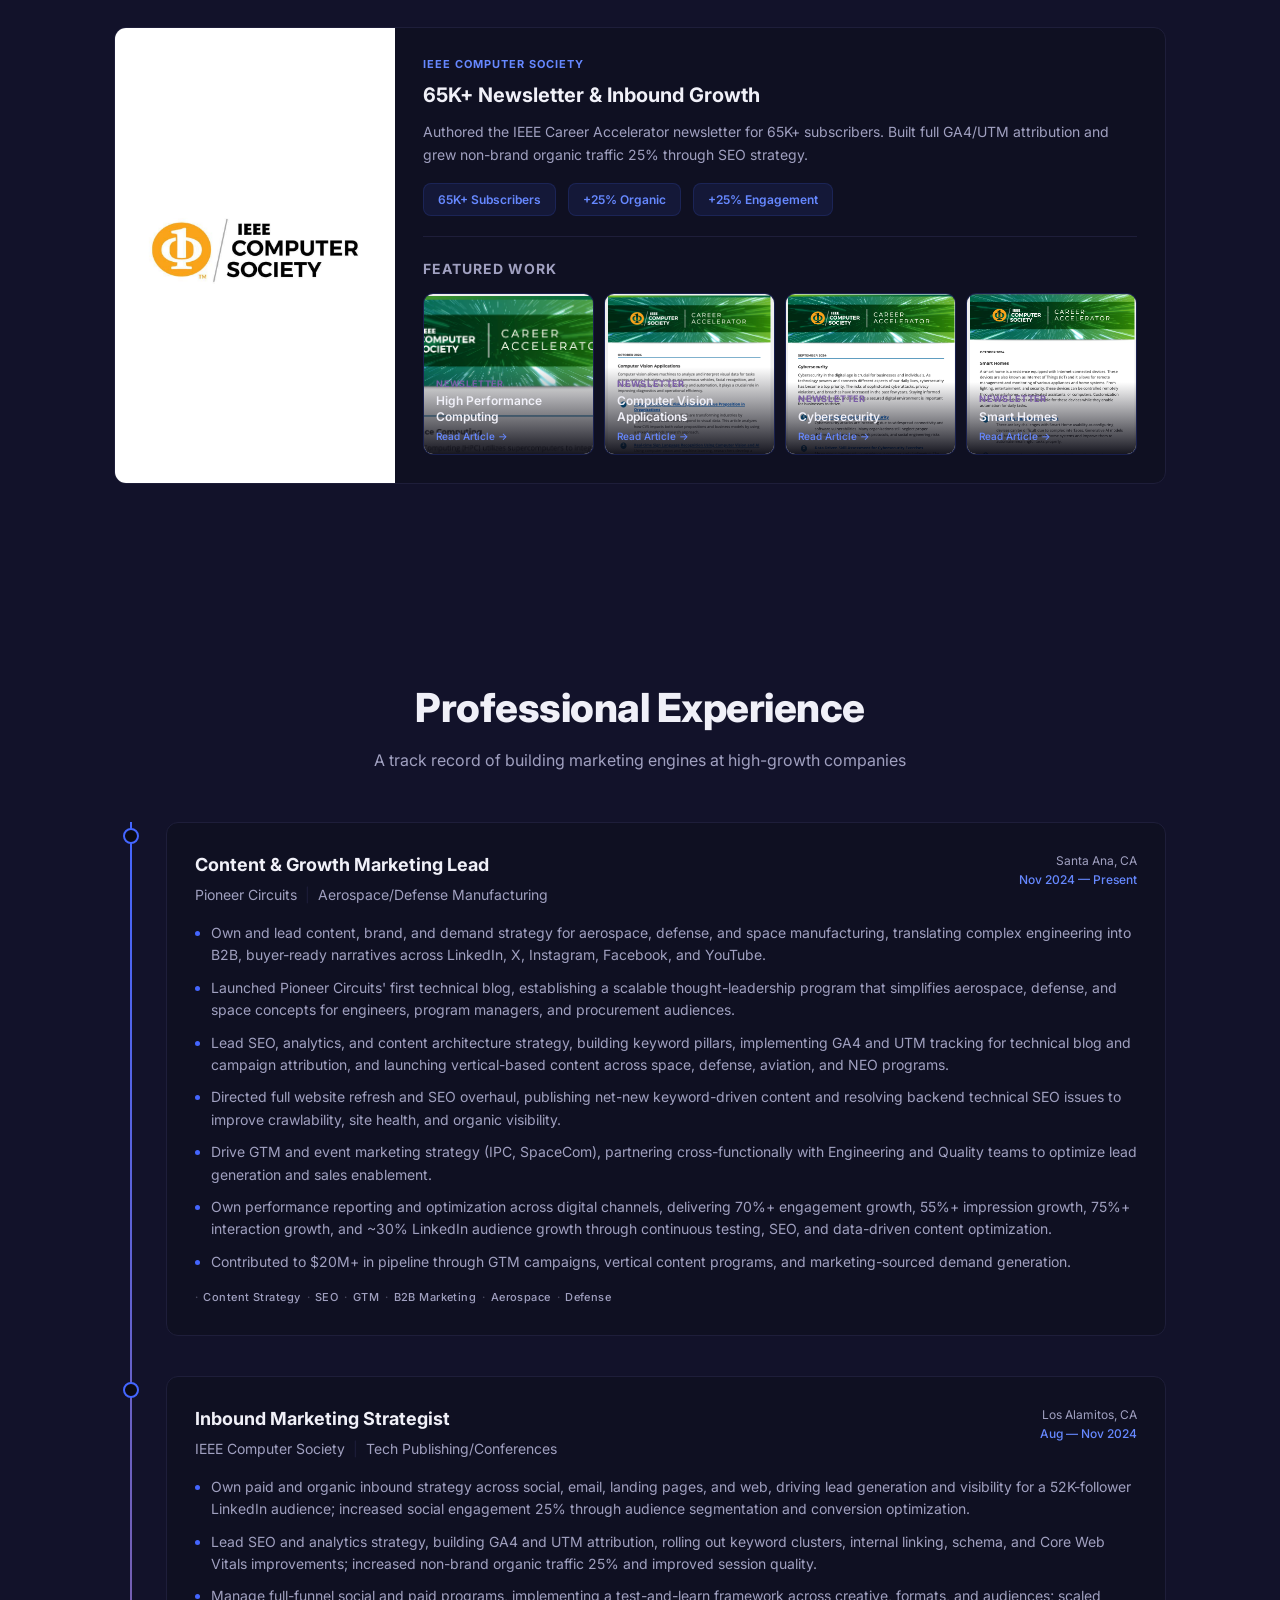
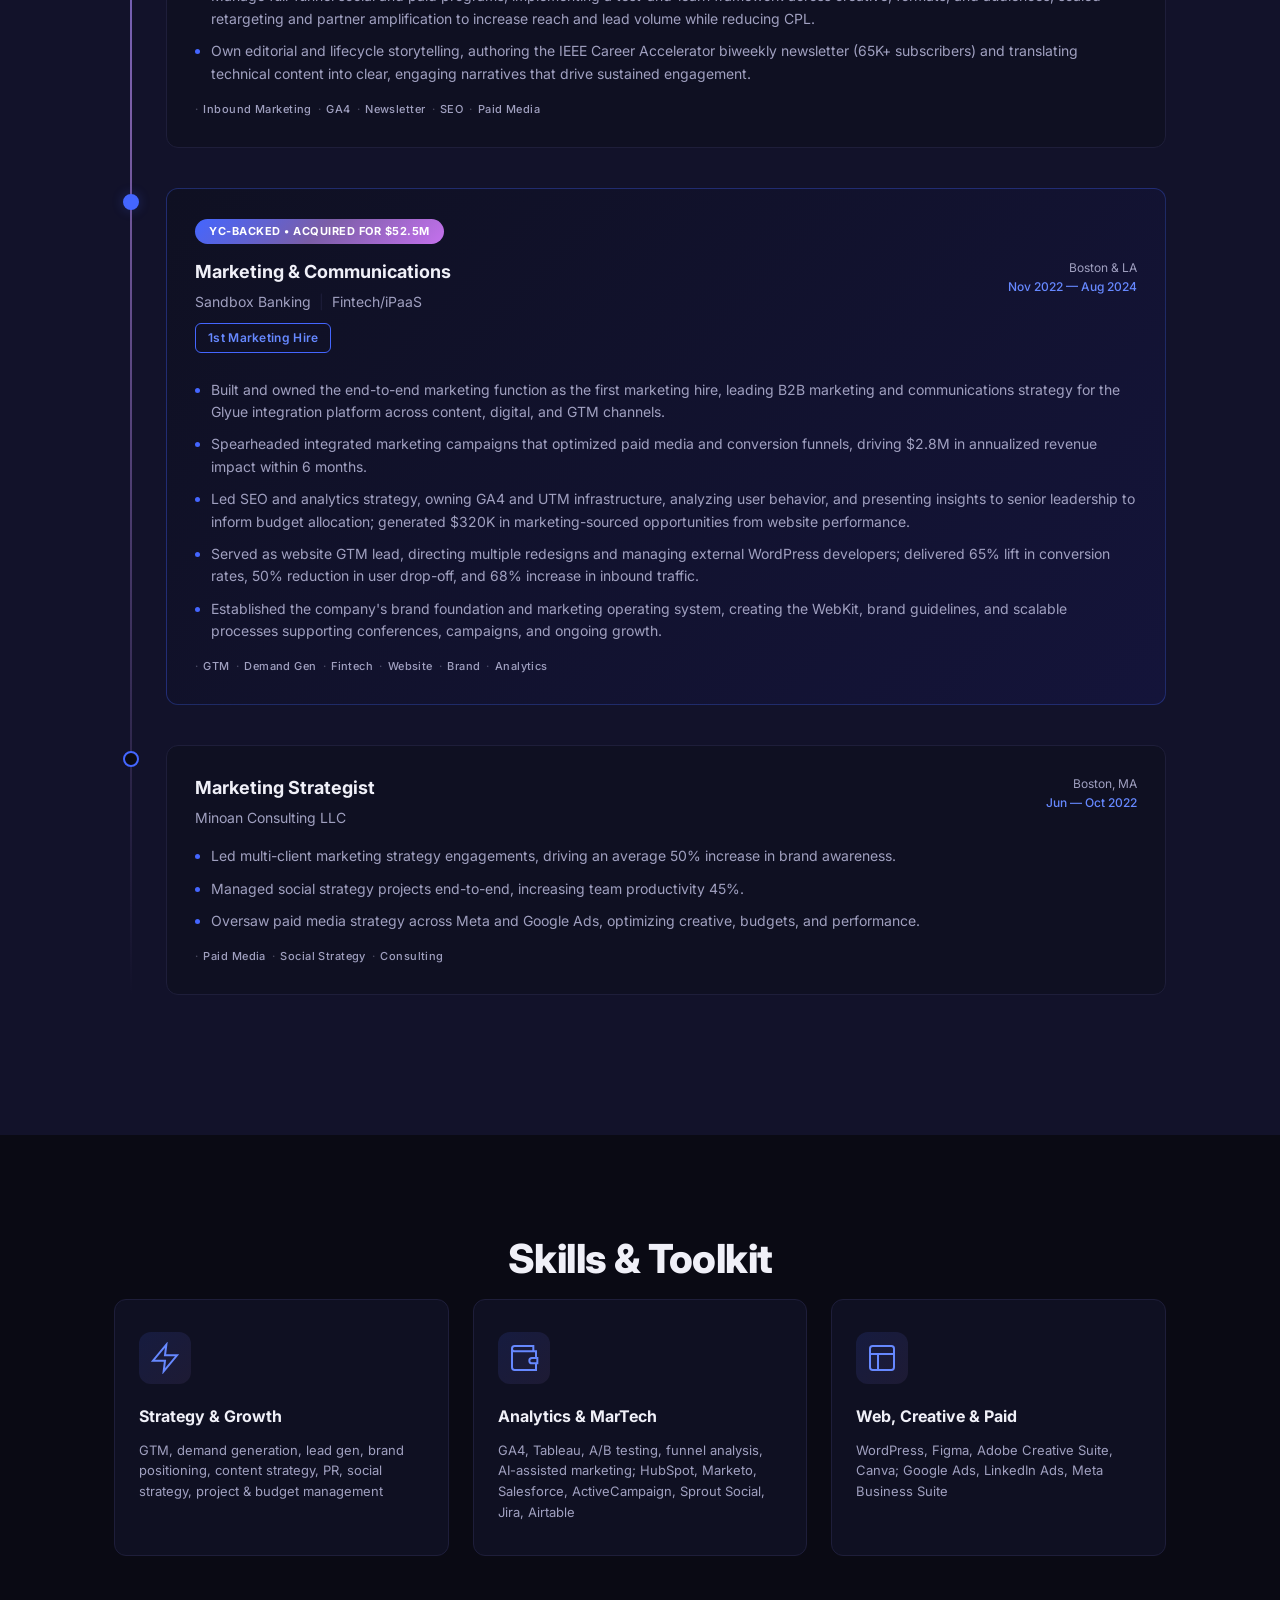
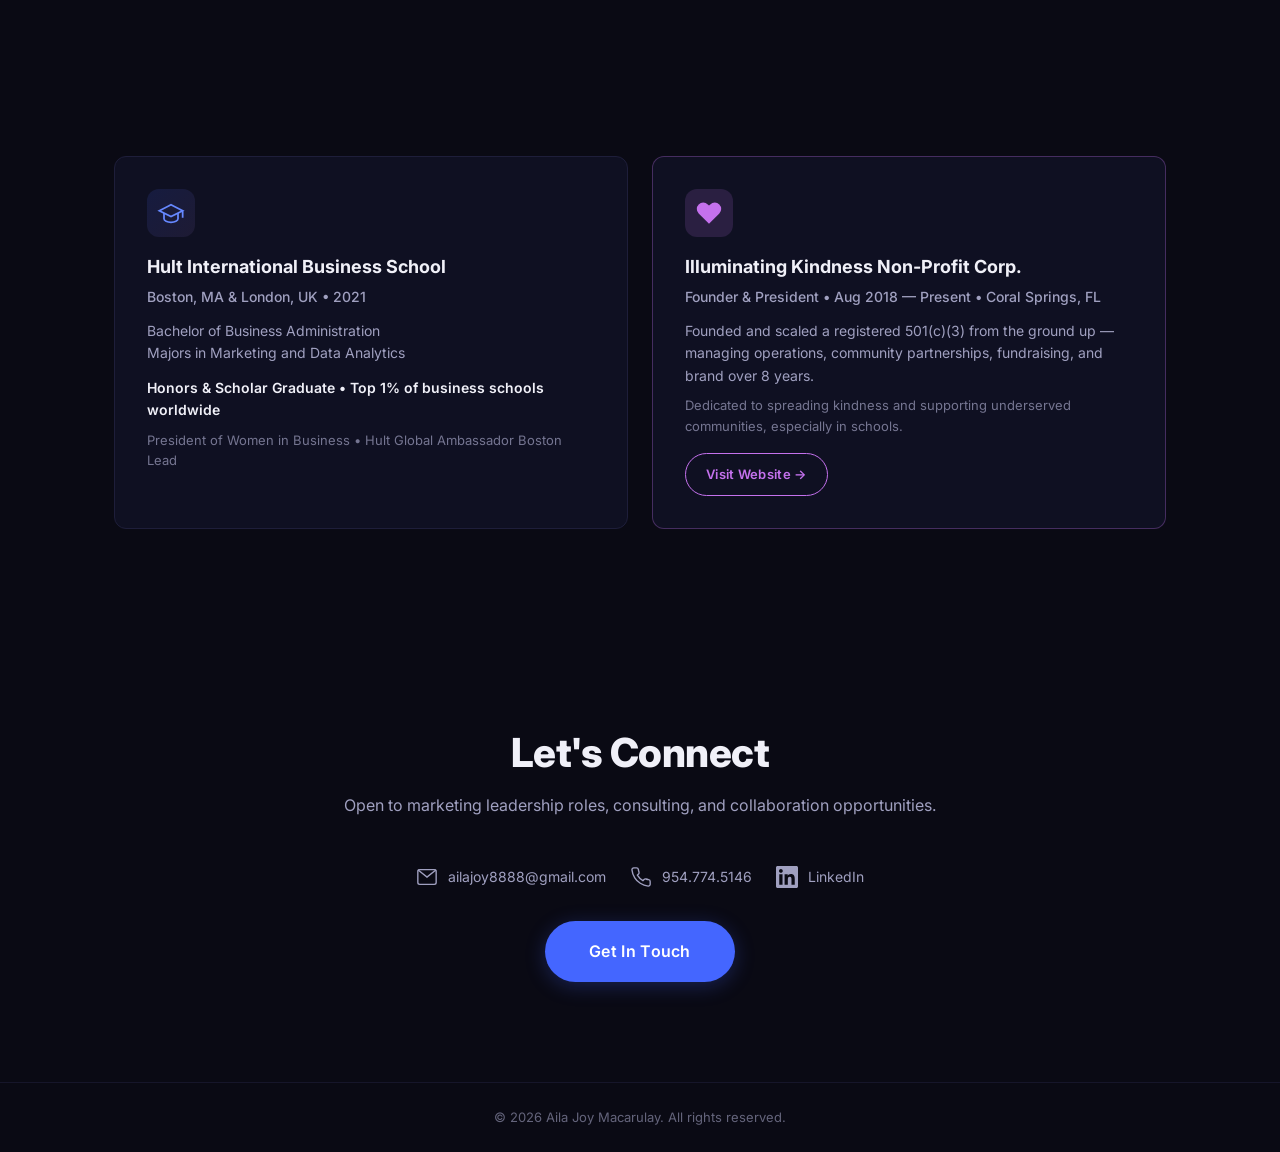
==== commit d22475f3: "Add Pioneer Circuits customer context and $20M+ pipeline metric - Portfolio card: added company cont" ====
--- a/index.html
+++ b/index.html
@@ -157,9 +157,11 @@
           </div>
           <div class="portfolio-info">
             <span class="portfolio-label">Pioneer Circuits</span>
-            <h3>Aerospace & Defense Content Engine</h3>
-            <p>Built a full content and SEO strategy from scratch for an aerospace/defense PCB manufacturer. Launched technical blog, vertical content pillars, and platform-native storytelling across 5 channels.</p>
+            <div class="portfolio-industry">Aerospace · Defense · Deep Space · Avionics · Est. 1981</div>
+            <h3>Aerospace & Defense Content Engine — NASA, Lockheed, Boeing & Beyond</h3>
+            <p>Pioneer Circuits is the largest privately held U.S. manufacturer of high-reliability PCBs for deep space exploration, satellites, avionics, and military applications. Built full content, SEO, and digital brand strategy from scratch — driving awareness and pipeline for a company whose boards power programs at RTX, Lockheed Martin, GE Aerospace, NASA, JPL, Northrop Grumman, and Boeing.</p>
             <div class="portfolio-metrics">
+              <span>$20M+ Pipeline</span>
               <span>+70% Engagement</span>
               <span>+55% Impressions</span>
               <span>+30% Followers</span>
